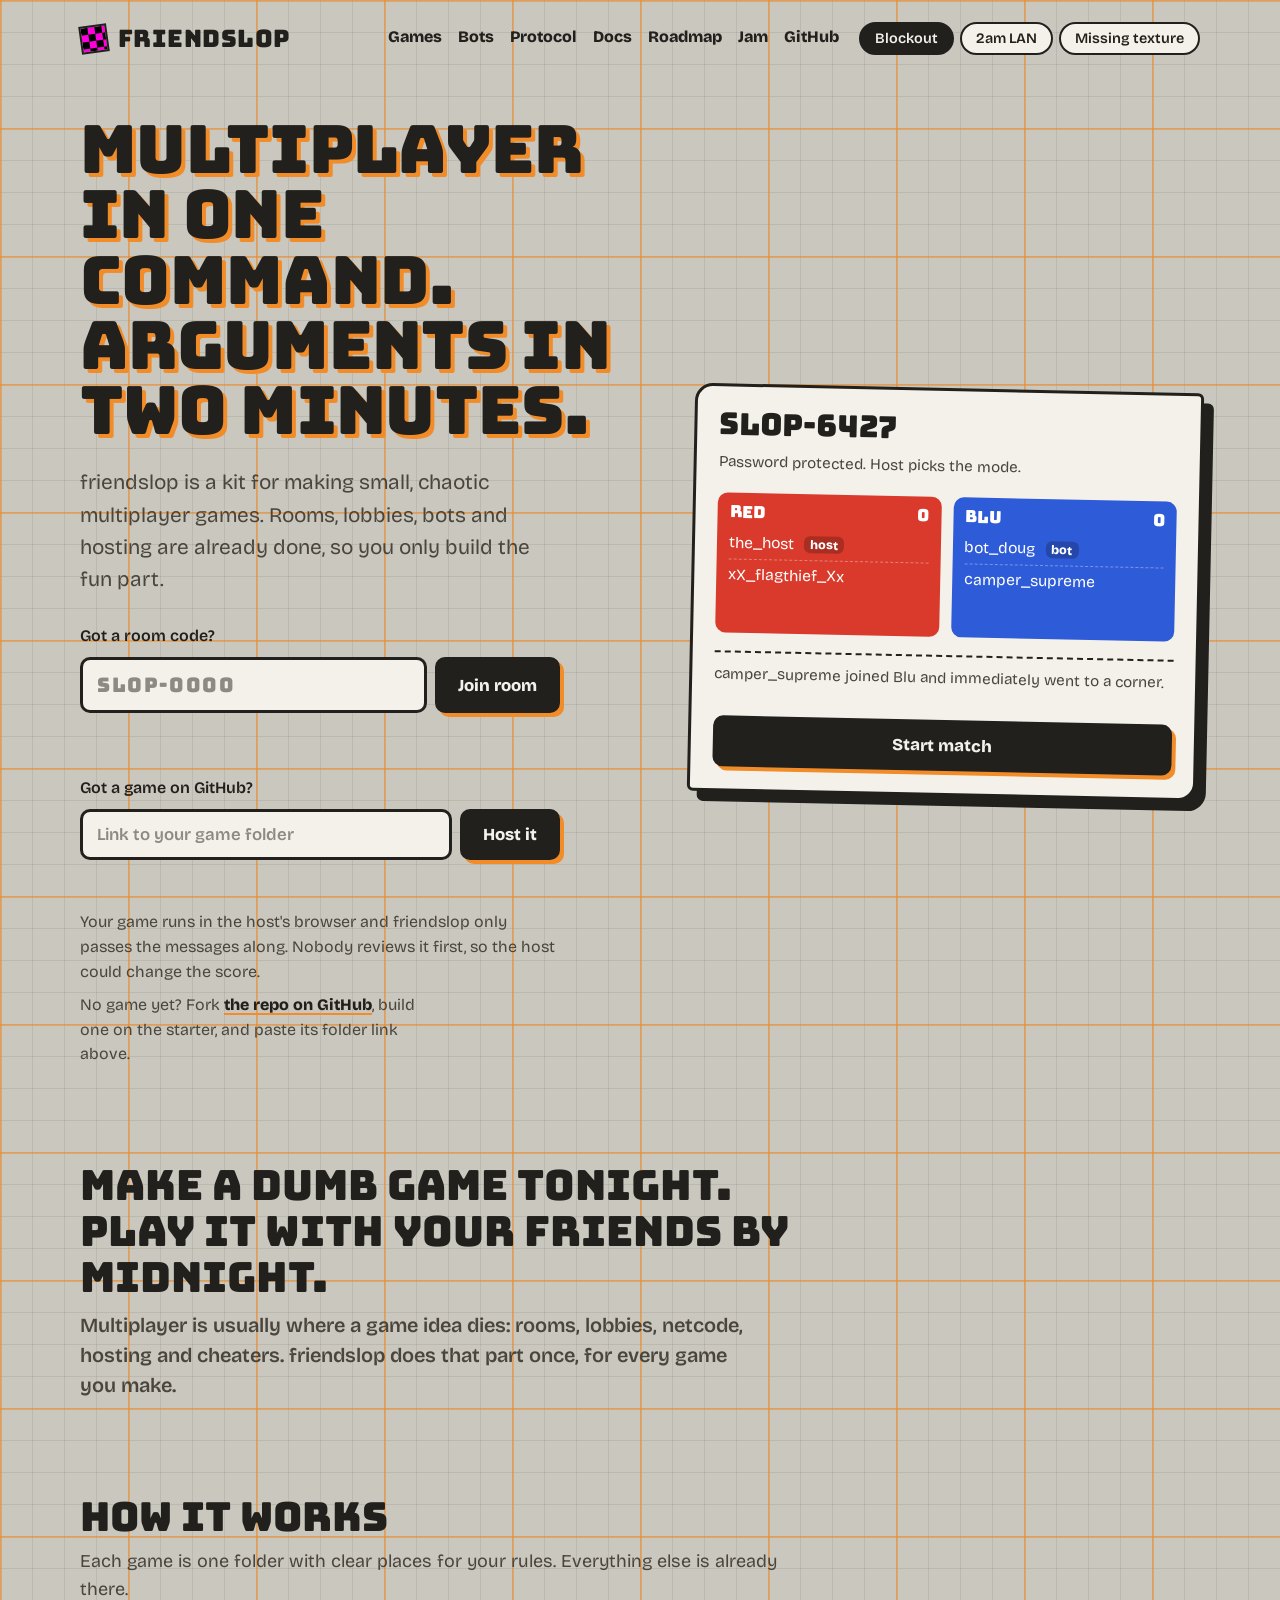
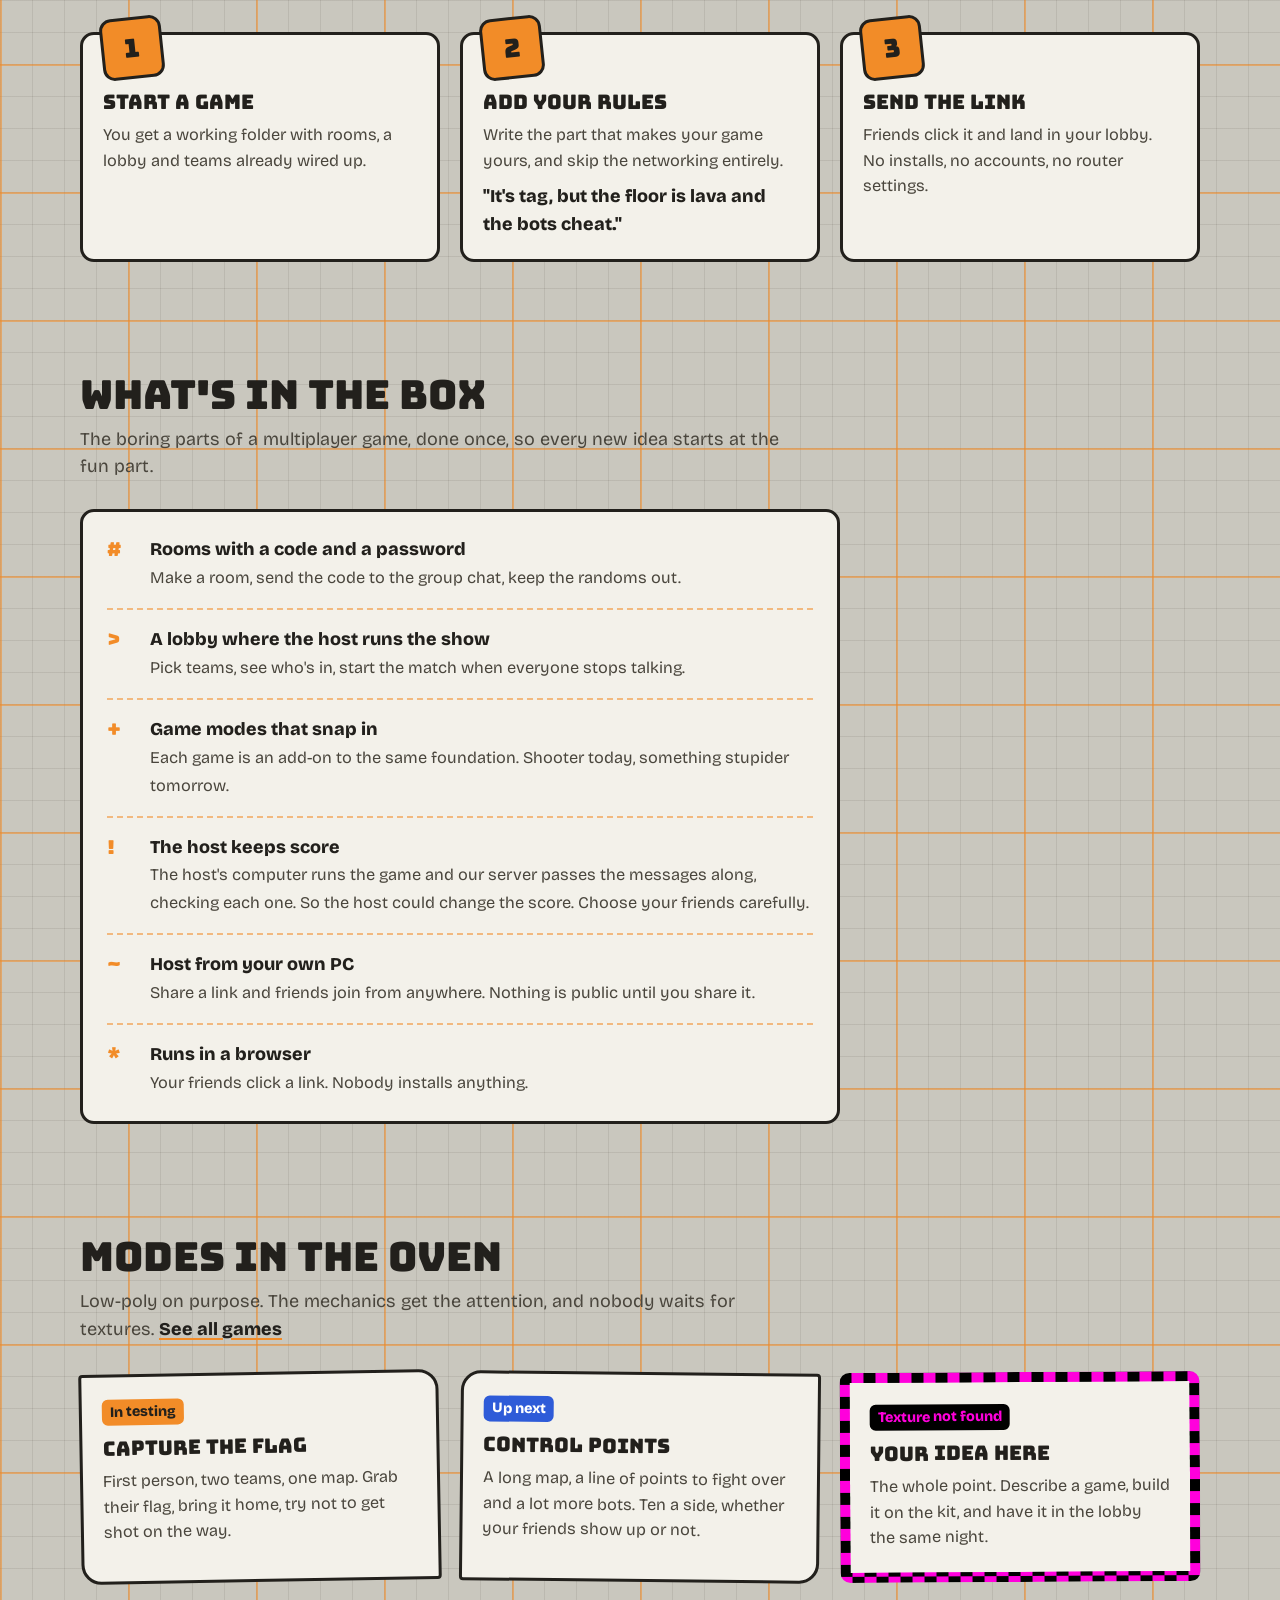
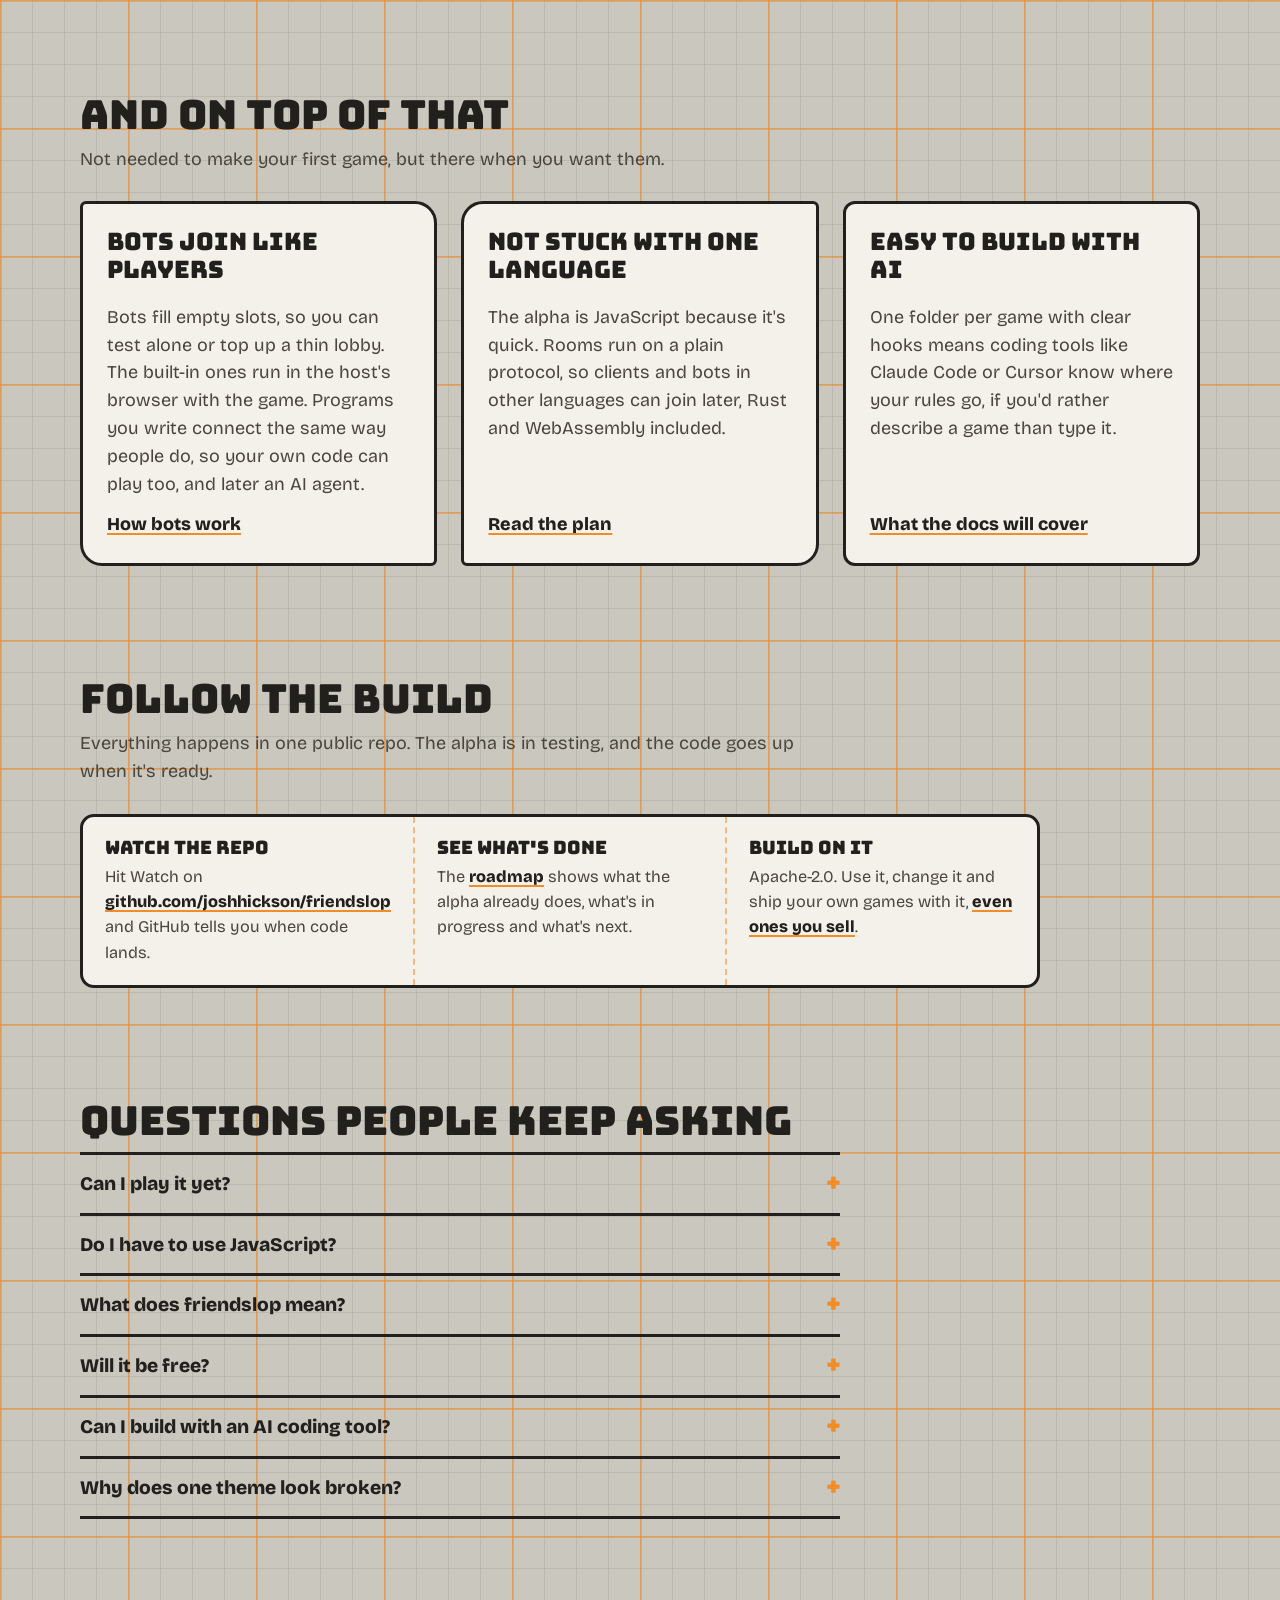
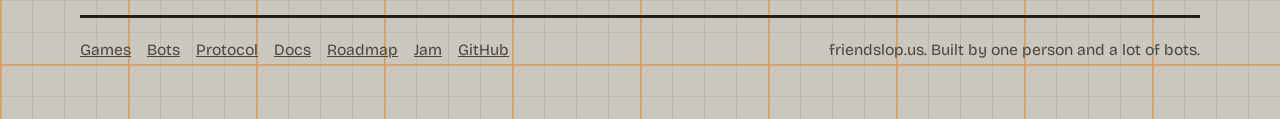
==== index.html @ 6065c665 "Site: fix claims that stop being true when link hosting ships Co-Authored-By: Claude Opus 5.5 <norep" ====
<!doctype html>
<html lang="en" data-theme="blockout">
<head>
<meta charset="utf-8">
<meta name="viewport" content="width=device-width, initial-scale=1">
<title>friendslop</title>
<meta name="description" content="friendslop: a kit for making small, chaotic multiplayer games and playing them with your friends tonight. Rooms, lobbies, bots and hosting are already done.">
<meta property="og:title" content="friendslop">
<meta property="og:description" content="Multiplayer in one command. Arguments in two minutes.">
<meta property="og:url" content="https://friendslop.us/">
<meta name="theme-color" content="#c9c7be">
<script>try{var t=localStorage.getItem("friendslop-theme");if(t)document.documentElement.setAttribute("data-theme",t)}catch(e){}</script>
<link rel="icon" href="data:image/svg+xml,%3Csvg xmlns='http://www.w3.org/2000/svg' viewBox='0 0 32 32'%3E%3Crect width='16' height='16' fill='%23ff00dc'/%3E%3Crect x='16' y='16' width='16' height='16' fill='%23ff00dc'/%3E%3Crect x='16' width='16' height='16' fill='%23000'/%3E%3Crect y='16' width='16' height='16' fill='%23000'/%3E%3C/svg%3E">
<link rel="preconnect" href="https://fonts.googleapis.com">
<link rel="preconnect" href="https://fonts.gstatic.com" crossorigin>
<link href="https://fonts.googleapis.com/css2?family=Bungee&family=Bricolage+Grotesque:opsz,wght@12..96,400;12..96,600;12..96,800&display=swap" rel="stylesheet">
<link rel="stylesheet" href="/style.css">
</head>
<body>
<header class="wrap bar">
  <a class="logo" href="/" aria-label="friendslop home"><span class="logo-cube" aria-hidden="true"></span>friendslop</a>
  <div class="bar-right">
    <nav class="nav" aria-label="Main">
      <a href="/games/">Games</a>
      <a href="/bots/">Bots</a>
      <a href="/protocol/">Protocol</a>
      <a href="/docs/">Docs</a>
      <a href="/roadmap/">Roadmap</a>
      <a href="/jam/">Jam</a>
      <a href="https://github.com/joshhickson/friendslop">GitHub</a>
    </nav>
    <div class="themes" role="group" aria-label="Page theme">
      <button type="button" data-set-theme="blockout" aria-pressed="true">Blockout</button>
      <button type="button" data-set-theme="lan" aria-pressed="false">2am LAN</button>
      <button type="button" data-set-theme="missing" aria-pressed="false">Missing texture</button>
    </div>
  </div>
</header>

<main id="top">
  <section class="wrap hero" aria-labelledby="hero-title">
    <div>
      <h1 id="hero-title">Multiplayer in one command. Arguments in two minutes.</h1>
      <p class="lede">friendslop is a kit for making small, chaotic multiplayer games. Rooms, lobbies, bots and hosting are already done, so you only build the fun part.</p>
      <form class="join" id="join" autocomplete="off">
        <label for="code">Got a room code?</label>
        <input id="code" name="code" maxlength="9" placeholder="SLOP-0000" aria-describedby="join-reply">
        <button class="btn" type="submit">Join room</button>
        <p class="join-reply" id="join-reply" role="status" aria-live="polite"></p>
      </form>
      <form class="join link" id="host-link" action="https://play.friendslop.us/" method="get" autocomplete="off">
        <label for="game-link">Got a game on GitHub?</label>
        <input id="game-link" name="host" type="text" inputmode="url" spellcheck="false" placeholder="Link to your game folder" aria-describedby="host-link-note host-link-reply">
        <button class="btn" type="submit">Host it</button>
        <p class="join-reply" id="host-link-reply" role="status" aria-live="polite"></p>
        <p class="join-note" id="host-link-note">Your game runs in the host's browser and friendslop only passes the messages along. Nobody reviews it first, so the host could change the score.</p>
      </form>
      <p class="hero-gh">No game yet? Fork <a href="https://github.com/joshhickson/friendslop">the repo on GitHub</a>, build one on the starter, and paste its folder link above.</p>
    </div>

    <div class="lobby" aria-label="Example lobby">
      <div class="lobby-head">
        <div class="room-code" id="room-code">SLOP-4207</div>
        <div class="room-meta">Password protected. Host picks the mode.</div>
      </div>
      <div class="teams">
        <div class="team red">
          <h3><span>Red</span><span>0</span></h3>
          <ul>
            <li class="pending">the_host <span class="tag">host</span></li>
            <li class="pending">xX_flagthief_Xx</li>
            <li class="pending">bot_greg <span class="tag">bot</span></li>
          </ul>
        </div>
        <div class="team blu">
          <h3><span>Blu</span><span>0</span></h3>
          <ul>
            <li class="pending">bot_doug <span class="tag">bot</span></li>
            <li class="pending">camper_supreme</li>
            <li class="pending">you? <span class="tag">open slot</span></li>
          </ul>
        </div>
      </div>
      <div class="feed" id="feed" aria-live="polite"><p>Waiting for players.</p></div>
      <button class="btn start" type="button" id="start">Start match</button>
    </div>
  </section>

  <section class="wrap trend" aria-label="Why friendslop">
    <p>Make a dumb game tonight. Play it with your friends by midnight.</p>
    <p>Multiplayer is usually where a game idea dies: rooms, lobbies, netcode, hosting and cheaters. friendslop does that part once, for every game you make.</p>
  </section>

  <section class="wrap" aria-labelledby="how-title">
    <h2 id="how-title">How it works</h2>
    <p class="section-lede">Each game is one folder with clear places for your rules. Everything else is already there.</p>
    <ol class="steps">
      <li>
        <h3>Start a game</h3>
        <p>You get a working folder with rooms, a lobby and teams already wired up.</p>
      </li>
      <li>
        <h3>Add your rules</h3>
        <p>Write the part that makes your game yours, and skip the networking entirely.</p>
        <span class="say">"It's tag, but the floor is lava and the bots cheat."</span>
      </li>
      <li>
        <h3>Send the link</h3>
        <p>Friends click it and land in your lobby. No installs, no accounts, no router settings.</p>
      </li>
    </ol>
  </section>

  <section class="wrap" aria-labelledby="box-title">
    <h2 id="box-title">What's in the box</h2>
    <p class="section-lede">The boring parts of a multiplayer game, done once, so every new idea starts at the fun part.</p>
    <div class="notes">
      <ul>
        <li><span class="sym" aria-hidden="true">#</span><div><strong>Rooms with a code and a password</strong><span class="d">Make a room, send the code to the group chat, keep the randoms out.</span></div></li>
        <li><span class="sym" aria-hidden="true">&gt;</span><div><strong>A lobby where the host runs the show</strong><span class="d">Pick teams, see who's in, start the match when everyone stops talking.</span></div></li>
        <li><span class="sym" aria-hidden="true">+</span><div><strong>Game modes that snap in</strong><span class="d">Each game is an add-on to the same foundation. Shooter today, something stupider tomorrow.</span></div></li>
        <li><span class="sym" aria-hidden="true">!</span><div><strong>The host keeps score</strong><span class="d">The host's computer runs the game and our server passes the messages along, checking each one. So the host could change the score. Choose your friends carefully.</span></div></li>
        <li><span class="sym" aria-hidden="true">~</span><div><strong>Host from your own PC</strong><span class="d">Share a link and friends join from anywhere. Nothing is public until you share it.</span></div></li>
        <li><span class="sym" aria-hidden="true">*</span><div><strong>Runs in a browser</strong><span class="d">Your friends click a link. Nobody installs anything.</span></div></li>
      </ul>
    </div>
  </section>

  <section class="wrap" aria-labelledby="modes-title">
    <h2 id="modes-title">Modes in the oven</h2>
    <p class="section-lede">Low-poly on purpose. The mechanics get the attention, and nobody waits for textures. <a href="/games/">See all games</a></p>
    <div class="cards">
      <article class="card">
        <span class="status test">In testing</span>
        <h3>Capture the flag</h3>
        <p>First person, two teams, one map. Grab their flag, bring it home, try not to get shot on the way.</p>
      </article>
      <article class="card">
        <span class="status next">Up next</span>
        <h3>Control points</h3>
        <p>A long map, a line of points to fight over and a lot more bots. Ten a side, whether your friends show up or not.</p>
      </article>
      <article class="card missing">
        <span class="status you">Texture not found</span>
        <h3>Your idea here</h3>
        <p>The whole point. Describe a game, build it on the kit, and have it in the lobby the same night.</p>
      </article>
    </div>
  </section>

  <section class="wrap" aria-labelledby="extras-title">
    <h2 id="extras-title">And on top of that</h2>
    <p class="section-lede">Not needed to make your first game, but there when you want them.</p>
    <div class="callouts">
      <article class="callout">
        <h3>Bots join like players</h3>
        <p>Bots fill empty slots, so you can test alone or top up a thin lobby. The built-in ones run in the host's browser with the game. Programs you write connect the same way people do, so your own code can play too, and later an AI agent.</p>
        <p class="more"><a href="/bots/">How bots work</a></p>
      </article>
      <article class="callout">
        <h3>Not stuck with one language</h3>
        <p>The alpha is JavaScript because it's quick. Rooms run on a plain protocol, so clients and bots in other languages can join later, Rust and WebAssembly included.</p>
        <p class="more"><a href="/protocol/">Read the plan</a></p>
      </article>
      <article class="callout">
        <h3>Easy to build with AI</h3>
        <p>One folder per game with clear hooks means coding tools like Claude Code or Cursor know where your rules go, if you'd rather describe a game than type it.</p>
        <p class="more"><a href="/docs/">What the docs will cover</a></p>
      </article>
    </div>
  </section>

  <section class="wrap" aria-labelledby="build-title">
    <h2 id="build-title">Follow the build</h2>
    <p class="section-lede">Everything happens in one public repo. The alpha is in testing, and the code goes up when it's ready.</p>
    <div class="build">
      <div>
        <h3>Watch the repo</h3>
        <p>Hit Watch on <a href="https://github.com/joshhickson/friendslop">github.com/joshhickson/friendslop</a> and GitHub tells you when code lands.</p>
      </div>
      <div>
        <h3>See what's done</h3>
        <p>The <a href="/roadmap/">roadmap</a> shows what the alpha already does, what's in progress and what's next.</p>
      </div>
      <div>
        <h3>Build on it</h3>
        <p>Apache-2.0. Use it, change it and ship your own games with it, <a href="https://github.com/joshhickson/friendslop/blob/main/LICENSE">even ones you sell</a>.</p>
      </div>
    </div>
  </section>

  <section class="wrap" aria-labelledby="faq-title">
    <h2 id="faq-title">Questions people keep asking</h2>
    <div class="faq">
      <details>
        <summary>Can I play it yet?</summary>
        <p>Yes, if you have a game. The kit and the rooms are live and the games are yours to make. Fork <a href="https://github.com/joshhickson/friendslop">the repo on GitHub</a>, build one on the starter, and paste its folder link into the box at the top. Your friends get a room link and nobody installs anything.</p>
      </details>
      <details>
        <summary>Do I have to use JavaScript?</summary>
        <p>For the alpha, yes. After that, no: the plan is a documented protocol any language can speak. <a href="/protocol/">More on the protocol page</a>.</p>
      </details>
      <details>
        <summary>What does friendslop mean?</summary>
        <p>The kind of cheap, messy co-op game that's only fun because your friends are in it. That's the whole genre this is for.</p>
      </details>
      <details>
        <summary>Will it be free?</summary>
        <p>Yes. It's a free, open kit under the Apache-2.0 license, and you host it yourself. No store page, no account to make.</p>
      </details>
      <details>
        <summary>Can I build with an AI coding tool?</summary>
        <p>Yes, and it's a good fit. A game is one folder with clear hooks and a guide to read, so tools like Claude Code or Cursor know where your rules go.</p>
      </details>
      <details>
        <summary>Why does one theme look broken?</summary>
        <p>That's the missing-texture checkerboard every game developer has seen at 3am. It felt right.</p>
      </details>
    </div>
  </section>
</main>

<footer>
  <div class="wrap">
    <nav aria-label="Footer">
      <a href="/games/">Games</a>
      <a href="/bots/">Bots</a>
      <a href="/protocol/">Protocol</a>
      <a href="/docs/">Docs</a>
      <a href="/roadmap/">Roadmap</a>
      <a href="/jam/">Jam</a>
      <a href="https://github.com/joshhickson/friendslop">GitHub</a>
    </nav>
    <span>friendslop.us. Built by one person and a lot of bots.</span>
  </div>
</footer>

<div class="toast" id="toast" role="status" aria-live="polite"></div>
<script src="/site.js"></script>
</body>
</html>
---- style.css ----
/* friendslop.us: shared styles for every page */

:root {
  --bg: #c9c7be;
  --grid-minor: rgba(60, 56, 46, .10);
  --grid-major: rgba(242, 140, 40, .55);
  --ink: #22201c;
  --ink-soft: #4a463d;
  --panel: #f3f1ea;
  --panel-edge: #22201c;
  --accent: #f28c28;
  --red: #d93a2b;
  --blu: #2e5bd8;
  --missing: #ff00dc;
  --shadow: #22201c;
  --toast-bg: #22201c;
  --toast-ink: #f3f1ea;
}
:root[data-theme="lan"] {
  --bg: #131a2c;
  --grid-minor: rgba(150, 170, 230, .07);
  --grid-major: rgba(255, 196, 61, .28);
  --ink: #eef1fb;
  --ink-soft: #aab3cf;
  --panel: #1d2640;
  --panel-edge: #8fa3e6;
  --accent: #ffc43d;
  --red: #ff5a4e;
  --blu: #5b8cff;
  --shadow: #05070d;
  --toast-bg: #ffc43d;
  --toast-ink: #131a2c;
}
:root[data-theme="missing"] {
  --bg: #000;
  --grid-minor: rgba(255, 0, 220, 0);
  --grid-major: rgba(255, 0, 220, 0);
  --ink: #fff;
  --ink-soft: #ffd6f8;
  --panel: #000;
  --panel-edge: #ff00dc;
  --accent: #ff00dc;
  --red: #ff3b3b;
  --blu: #3b8bff;
  --shadow: #ff00dc;
  --toast-bg: #ff00dc;
  --toast-ink: #000;
}

* { box-sizing: border-box; }
html { -webkit-text-size-adjust: 100%; }
body {
  margin: 0;
  color: var(--ink);
  background-color: var(--bg);
  background-image:
    linear-gradient(var(--grid-major) 2px, transparent 2px),
    linear-gradient(90deg, var(--grid-major) 2px, transparent 2px),
    linear-gradient(var(--grid-minor) 1px, transparent 1px),
    linear-gradient(90deg, var(--grid-minor) 1px, transparent 1px);
  background-size: 128px 128px, 128px 128px, 32px 32px, 32px 32px;
  font-family: "Bricolage Grotesque", system-ui, sans-serif;
  font-size: 1.125rem;
  line-height: 1.55;
  transition: background-color .25s, color .25s;
}
:root[data-theme="missing"] body {
  background-image: conic-gradient(#ff00dc 25%, #000 0 50%, #ff00dc 0 75%, #000 0);
  background-size: 96px 96px;
}
:root[data-theme="missing"] main,
:root[data-theme="missing"] footer { background: #000; }

a { color: inherit; }
:focus-visible { outline: 3px solid var(--accent); outline-offset: 3px; }
.wrap { width: min(1120px, 100% - 32px); margin-inline: auto; }
.sr-only { position: absolute; width: 1px; height: 1px; overflow: hidden; clip: rect(0 0 0 0); white-space: nowrap; }

/* links inside running text */
.prose-link, .section-lede a, .callout a, .card p a, .build a, .faq a, .hero-gh a, .roadmap a, .page-body a {
  color: var(--ink); font-weight: 800;
  text-underline-offset: 3px; text-decoration-color: var(--accent); text-decoration-thickness: 2px;
}

/* top bar */
.bar {
  display: flex; align-items: center; justify-content: space-between;
  gap: 12px 20px; flex-wrap: wrap;
  padding-block: 20px;
}
.logo {
  font-family: "Bungee", system-ui, sans-serif;
  font-size: 1.5rem; letter-spacing: .02em; text-decoration: none;
  display: inline-flex; align-items: center; gap: 10px;
}
.logo-cube {
  width: 28px; height: 28px; flex: none;
  background: conic-gradient(var(--missing) 25%, #000 0 50%, var(--missing) 0 75%, #000 0);
  background-size: 14px 14px;
  border: 2px solid var(--ink);
  transform: rotate(-8deg);
}
.nav { display: flex; flex-wrap: wrap; gap: 4px 16px; align-items: center; }
.nav a {
  font-weight: 800; font-size: 1rem; text-decoration: none;
  padding: 2px 0; border-bottom: 3px solid transparent;
}
.nav a:hover { border-bottom-color: var(--grid-major); }
.nav a[aria-current="page"] { border-bottom-color: var(--accent); }
.themes { display: flex; gap: 6px; flex-wrap: wrap; }
.themes button {
  font: 600 .9rem "Bricolage Grotesque", system-ui, sans-serif;
  color: var(--ink); background: var(--panel);
  border: 2px solid var(--panel-edge); border-radius: 999px;
  padding: 6px 14px; cursor: pointer;
}
.themes button[aria-pressed="true"] { background: var(--ink); color: var(--panel); border-color: var(--ink); }
.bar-right { display: flex; align-items: center; gap: 12px 20px; flex-wrap: wrap; }

/* type */
h1 {
  font-family: "Bungee", system-ui, sans-serif; font-weight: 400;
  font-size: clamp(2.3rem, 5.2vw, 4.4rem); line-height: .98;
  margin: 0 0 24px; letter-spacing: -.01em;
  text-shadow: 4px 4px 0 var(--accent);
}
h2 {
  font-family: "Bungee", system-ui, sans-serif; font-weight: 400;
  font-size: clamp(1.7rem, 3.6vw, 2.5rem); line-height: 1.05; margin: 0 0 10px;
}
h3 { font: 400 1.25rem "Bungee", system-ui, sans-serif; margin: 0 0 8px; line-height: 1.15; }
.lede { font-size: 1.3rem; max-width: 36ch; margin: 0 0 28px; color: var(--ink-soft); }
.section-lede { margin: 0 0 28px; max-width: 60ch; color: var(--ink-soft); }
main section { padding-block: 56px; }

/* buttons and inputs */
.btn {
  display: inline-block; text-decoration: none;
  font: 800 1.05rem "Bricolage Grotesque", system-ui, sans-serif;
  padding: 12px 20px; cursor: pointer;
  color: var(--panel); background: var(--ink);
  border: 3px solid var(--ink); border-radius: 10px;
  box-shadow: 4px 4px 0 var(--accent);
  transition: transform .08s, box-shadow .08s;
}
.btn:active { transform: translate(3px, 3px); box-shadow: 1px 1px 0 var(--accent); }
.btn.ghost { color: var(--ink); background: var(--panel); }

/* hero */
.hero {
  display: grid; grid-template-columns: 1.05fr .95fr; gap: 48px; align-items: center;
  padding-block: 40px 72px;
}
.hero > * { min-width: 0; }
.join { display: flex; gap: 8px; flex-wrap: wrap; max-width: 30rem; }
.join label { flex-basis: 100%; font-weight: 600; font-size: 1rem; }
.join input {
  flex: 1 1 12rem; min-width: 0;
  font: 400 1.25rem "Bungee", system-ui, sans-serif; letter-spacing: .08em;
  text-transform: uppercase;
  padding: 12px 14px; color: var(--ink); background: var(--panel);
  border: 3px solid var(--panel-edge); border-radius: 10px;
}
.join input::placeholder { color: var(--ink-soft); opacity: .6; }
.join-reply { flex-basis: 100%; min-height: 1.6em; margin: 6px 0 0; font-weight: 600; }
.join.link { margin-top: 20px; }
.join.link input {
  font: 600 1.05rem "Bricolage Grotesque", system-ui, sans-serif; letter-spacing: 0;
  text-transform: none;
}
.join-note { flex-basis: 100%; margin: 0; font-size: 1rem; color: var(--ink-soft); }
.hero-gh { margin: 8px 0 0; font-size: 1rem; color: var(--ink-soft); max-width: 36ch; }

/* lobby card */
.lobby {
  background: var(--panel);
  border: 3px solid var(--panel-edge);
  border-radius: 18px 6px 18px 6px;
  box-shadow: 10px 10px 0 var(--shadow);
  padding: 22px;
  transform: rotate(1.2deg);
}
.lobby-head { display: flex; justify-content: space-between; align-items: baseline; gap: 12px; flex-wrap: wrap; }
.room-code { font-family: "Bungee", system-ui, sans-serif; font-size: 1.9rem; line-height: 1; }
.room-meta { font-size: .95rem; color: var(--ink-soft); }
.teams { display: grid; grid-template-columns: 1fr 1fr; gap: 12px; margin: 18px 0; }
.team { border-radius: 10px; padding: 10px 12px 12px; color: #fff; }
.team.red { background: var(--red); }
.team.blu { background: var(--blu); }
.team h3 { margin: 0 0 6px; font-size: 1.05rem; display: flex; justify-content: space-between; }
.team ul { list-style: none; margin: 0; padding: 0; font-size: .98rem; }
.team li { padding: 3px 0; border-top: 1px dashed rgba(255,255,255,.35); }
.team li:first-child { border-top: 0; }
.team li.pending { opacity: 0; transform: translateX(-8px); }
.team li.in { opacity: 1; transform: none; transition: opacity .35s, transform .35s; }
.tag { font-size: .78rem; font-weight: 800; background: rgba(0,0,0,.22); border-radius: 6px; padding: 1px 6px; margin-left: 6px; }
.feed {
  font-size: .95rem; color: var(--ink-soft);
  border-top: 2px dashed var(--panel-edge); padding-top: 10px; margin-bottom: 16px;
  min-height: 3.2em;
}
.feed p { margin: 0; }
.start { width: 100%; }

/* the trend line */
.trend { padding-block: 24px 40px; }
.trend p {
  margin: 0; max-width: 24ch;
  font: 400 clamp(1.6rem, 3.4vw, 2.6rem) "Bungee", system-ui, sans-serif; line-height: 1.1;
}
.trend p + p { margin-top: 10px; color: var(--ink-soft); font-family: "Bricolage Grotesque", system-ui, sans-serif; font-weight: 600; font-size: 1.25rem; max-width: 52ch; line-height: 1.5; }

/* three steps: a real sequence */
.steps { list-style: none; margin: 0; padding: 0; display: grid; grid-template-columns: repeat(3, 1fr); gap: 20px; counter-reset: step; }
.steps li {
  counter-increment: step; position: relative;
  background: var(--panel); border: 3px solid var(--panel-edge); border-radius: 14px;
  padding: 56px 20px 20px;
}
.steps li::before {
  content: counter(step);
  position: absolute; top: -18px; left: 18px;
  width: 56px; height: 56px; display: grid; place-items: center;
  font: 400 1.6rem "Bungee", system-ui, sans-serif;
  background: var(--accent); color: #22201c; border: 3px solid var(--panel-edge); border-radius: 12px;
  transform: rotate(-6deg);
}
.steps p { margin: 0; color: var(--ink-soft); font-size: 1.02rem; }
.steps .say { display: block; margin-top: 10px; font-weight: 800; color: var(--ink); }

/* callouts: one per big idea, each leading to its own page */
.callouts { display: grid; grid-template-columns: repeat(3, 1fr); gap: 24px; }
.callout {
  background: var(--panel); border: 3px solid var(--panel-edge);
  padding: 24px; display: flex; flex-direction: column; gap: 12px;
}
.callout:nth-child(1) { border-radius: 6px 22px 6px 22px; }
.callout:nth-child(2) { border-radius: 22px 6px 22px 6px; }
.callout:nth-child(3) { border-radius: 12px; }
.callout h3 { font-size: 1.5rem; }
.callout p { margin: 0; color: var(--ink-soft); }
.callout .more { margin-top: auto; }

/* box list */
.notes {
  background: var(--panel); border: 3px solid var(--panel-edge); border-radius: 14px;
  padding: 8px 24px; max-width: 760px;
}
.notes ul { list-style: none; margin: 0; padding: 0; }
.notes li { display: grid; grid-template-columns: 2.2rem 1fr; gap: 8px; padding: 16px 0; border-top: 2px dashed var(--grid-major); }
.notes li:first-child { border-top: 0; }
.notes .sym { font: 400 1.2rem "Bungee", system-ui, sans-serif; color: var(--accent); line-height: 1.4; }
.notes strong { display: block; font-weight: 800; }
.notes span.d { color: var(--ink-soft); font-size: 1.02rem; }

/* cards */
.cards { display: grid; grid-template-columns: repeat(3, 1fr); gap: 20px; }
.card {
  background: var(--panel); border: 3px solid var(--panel-edge);
  padding: 20px; min-height: 210px; position: relative;
}
.cards .card:nth-child(3n+1) { border-radius: 4px 20px 4px 20px; transform: rotate(-1deg); }
.cards .card:nth-child(3n+2) { border-radius: 20px 4px 20px 4px; transform: rotate(.6deg); }
.cards .card:nth-child(3n) { border-radius: 10px; transform: rotate(-.3deg); }
.card p { margin: 0; font-size: 1.02rem; color: var(--ink-soft); }
.status { display: inline-block; font-weight: 800; font-size: .9rem; border-radius: 6px; padding: 2px 8px; margin-bottom: 12px; }
.status.test { background: var(--accent); color: #22201c; }
.status.next { background: var(--blu); color: #fff; }
.status.later { background: var(--ink); color: var(--panel); }
.status.you { background: #000; color: var(--missing); }
.card.missing {
  border-radius: 0; transform: rotate(-.4deg);
  background:
    linear-gradient(var(--panel), var(--panel)) padding-box,
    conic-gradient(#ff00dc 25%, #000 0 50%, #ff00dc 0 75%, #000 0) border-box;
  background-size: auto, 24px 24px;
  border: 10px solid transparent;
}

/* follow the build */
.build {
  display: grid; grid-template-columns: repeat(3, 1fr);
  border: 3px solid var(--panel-edge); border-radius: 14px; background: var(--panel);
  max-width: 960px;
}
.build > div { padding: 20px 22px; border-left: 2px dashed var(--grid-major); }
.build > div:first-child { border-left: 0; }
.build h3 { font-size: 1.15rem; margin: 0 0 6px; }
.build p { margin: 0; font-size: 1.02rem; color: var(--ink-soft); }

/* faq */
.faq { max-width: 760px; }
.faq details { border-top: 3px solid var(--panel-edge); padding: 14px 0; }
.faq details:last-child { border-bottom: 3px solid var(--panel-edge); }
.faq summary { cursor: pointer; font-weight: 800; font-size: 1.2rem; list-style: none; display: flex; justify-content: space-between; gap: 12px; }
.faq summary::-webkit-details-marker { display: none; }
.faq summary::after { content: "+"; font-family: "Bungee", system-ui, sans-serif; color: var(--accent); }
.faq details[open] summary::after { content: "\2212"; }
.faq p { margin: 10px 0 0; color: var(--ink-soft); max-width: 62ch; }

/* inner pages */
.page-hero { padding-block: 40px 24px; }
.page-hero h1 { max-width: 16ch; }
.page-hero .lede { max-width: 52ch; }
.soon {
  display: inline-flex; align-items: center; gap: 10px;
  font-weight: 800; font-size: .95rem;
  background: #000; color: var(--missing);
  border-radius: 8px; padding: 6px 12px; margin-bottom: 18px;
}
.soon::before {
  content: ""; width: 16px; height: 16px;
  background: conic-gradient(#ff00dc 25%, #000 0 50%, #ff00dc 0 75%, #000 0); background-size: 8px 8px;
  border: 1px solid var(--missing);
}
.page-body p { margin: 0 0 16px; max-width: 62ch; }
.split { display: grid; grid-template-columns: 1fr 1fr; gap: 20px; max-width: 960px; }
.panel {
  background: var(--panel); border: 3px solid var(--panel-edge); border-radius: 14px; padding: 22px;
}
.panel p { margin: 0 0 10px; color: var(--ink-soft); }
.panel p:last-child { margin-bottom: 0; }
.panel ul { margin: 0; padding-left: 1.2em; color: var(--ink-soft); }
.panel li { margin: 4px 0; }

/* who-can-join diagram on the protocol page */
.speakers { display: grid; grid-template-columns: repeat(4, 1fr); gap: 12px; max-width: 960px; margin-bottom: 24px; }
.speaker {
  background: var(--panel); border: 3px solid var(--panel-edge); border-radius: 12px;
  padding: 14px; text-align: center; font-weight: 800;
}
.speaker small { display: block; font-weight: 600; color: var(--ink-soft); font-size: .9rem; }
.speaker.now { box-shadow: 6px 6px 0 var(--accent); }
.wire {
  max-width: 960px; text-align: center; padding: 14px;
  border: 3px dashed var(--panel-edge); border-radius: 12px;
  font: 400 1.2rem "Bungee", system-ui, sans-serif;
  background: var(--panel);
}

/* roadmap */
.roadmap { display: grid; grid-template-columns: repeat(3, 1fr); gap: 20px; }
.roadmap .col { background: var(--panel); border: 3px solid var(--panel-edge); border-radius: 14px; padding: 20px 22px; }
.roadmap ul { list-style: none; margin: 0; padding: 0; }
.roadmap li { padding: 9px 0; border-top: 2px dashed var(--grid-major); font-size: 1.02rem; }
.roadmap li:first-child { border-top: 0; }
.roadmap .col.done li::before { content: "\2713  "; color: var(--accent); font-weight: 800; }
.roadmap .col.now li::before { content: "~  "; color: var(--accent); font-weight: 800; }
.roadmap .col.later li::before { content: "?  "; color: var(--accent); font-weight: 800; }

/* ideas list on the games page */
.ideas { list-style: none; margin: 0; padding: 0; max-width: 760px; }
.ideas li {
  background: var(--panel); border: 3px solid var(--panel-edge); border-radius: 12px;
  padding: 12px 16px; margin-bottom: 10px; font-weight: 600;
}
.ideas li:nth-child(odd) { transform: rotate(-.4deg); }
.ideas li:nth-child(even) { transform: rotate(.4deg); }

/* 404 */
.lost { padding-block: 72px; text-align: left; }
.lost .tile {
  width: 160px; height: 160px; margin-bottom: 28px;
  background: conic-gradient(#ff00dc 25%, #000 0 50%, #ff00dc 0 75%, #000 0); background-size: 80px 80px;
  border: 4px solid var(--ink); transform: rotate(-6deg);
}

footer { padding-block: 40px 56px; font-size: .98rem; color: var(--ink-soft); }
footer .wrap { display: flex; justify-content: space-between; gap: 16px; flex-wrap: wrap; border-top: 3px solid var(--panel-edge); padding-top: 20px; }
footer nav { display: flex; gap: 6px 16px; flex-wrap: wrap; }

.toast {
  position: fixed; left: 50%; bottom: 24px; transform: translate(-50%, 140%);
  background: var(--toast-bg); color: var(--toast-ink);
  font-weight: 800; padding: 12px 18px; border-radius: 12px;
  max-width: calc(100% - 32px); text-align: center;
  visibility: hidden;
  transition: transform .25s, visibility 0s .25s;
}
.toast.show { transform: translate(-50%, 0); visibility: visible; transition: transform .25s; }

@media (max-width: 860px) {
  .hero { grid-template-columns: minmax(0, 1fr); gap: 40px; padding-top: 16px; }
  .lobby { transform: none; }
  .cards, .steps, .callouts, .roadmap, .split { grid-template-columns: 1fr; }
  .steps { gap: 36px; }
  .card { min-height: 0; }
  .build { grid-template-columns: 1fr; }
  .build > div { border-left: 0; border-top: 2px dashed var(--grid-major); }
  .build > div:first-child { border-top: 0; }
  .speakers { grid-template-columns: 1fr 1fr; }
}
@media (prefers-reduced-motion: reduce) {
  *, *::before, *::after { transition: none !important; }
  .team li.pending { opacity: 1; transform: none; }
}
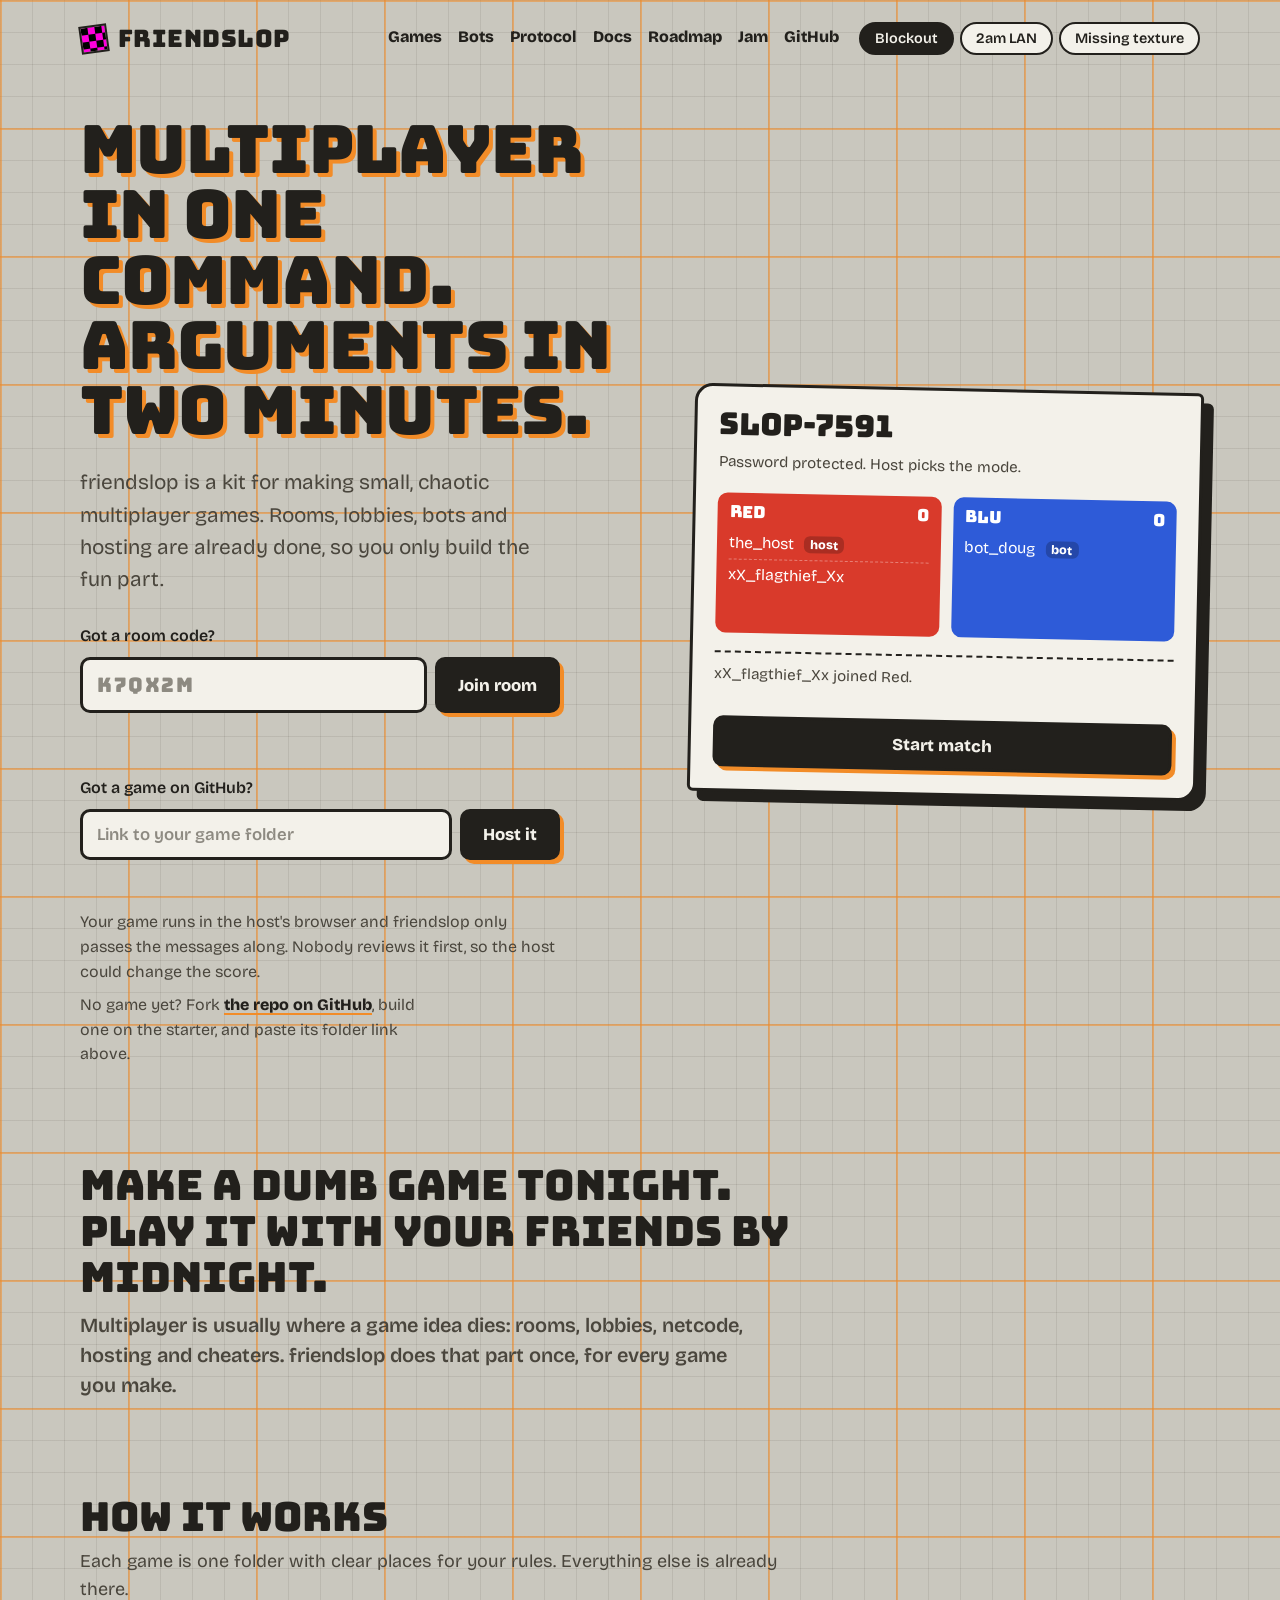
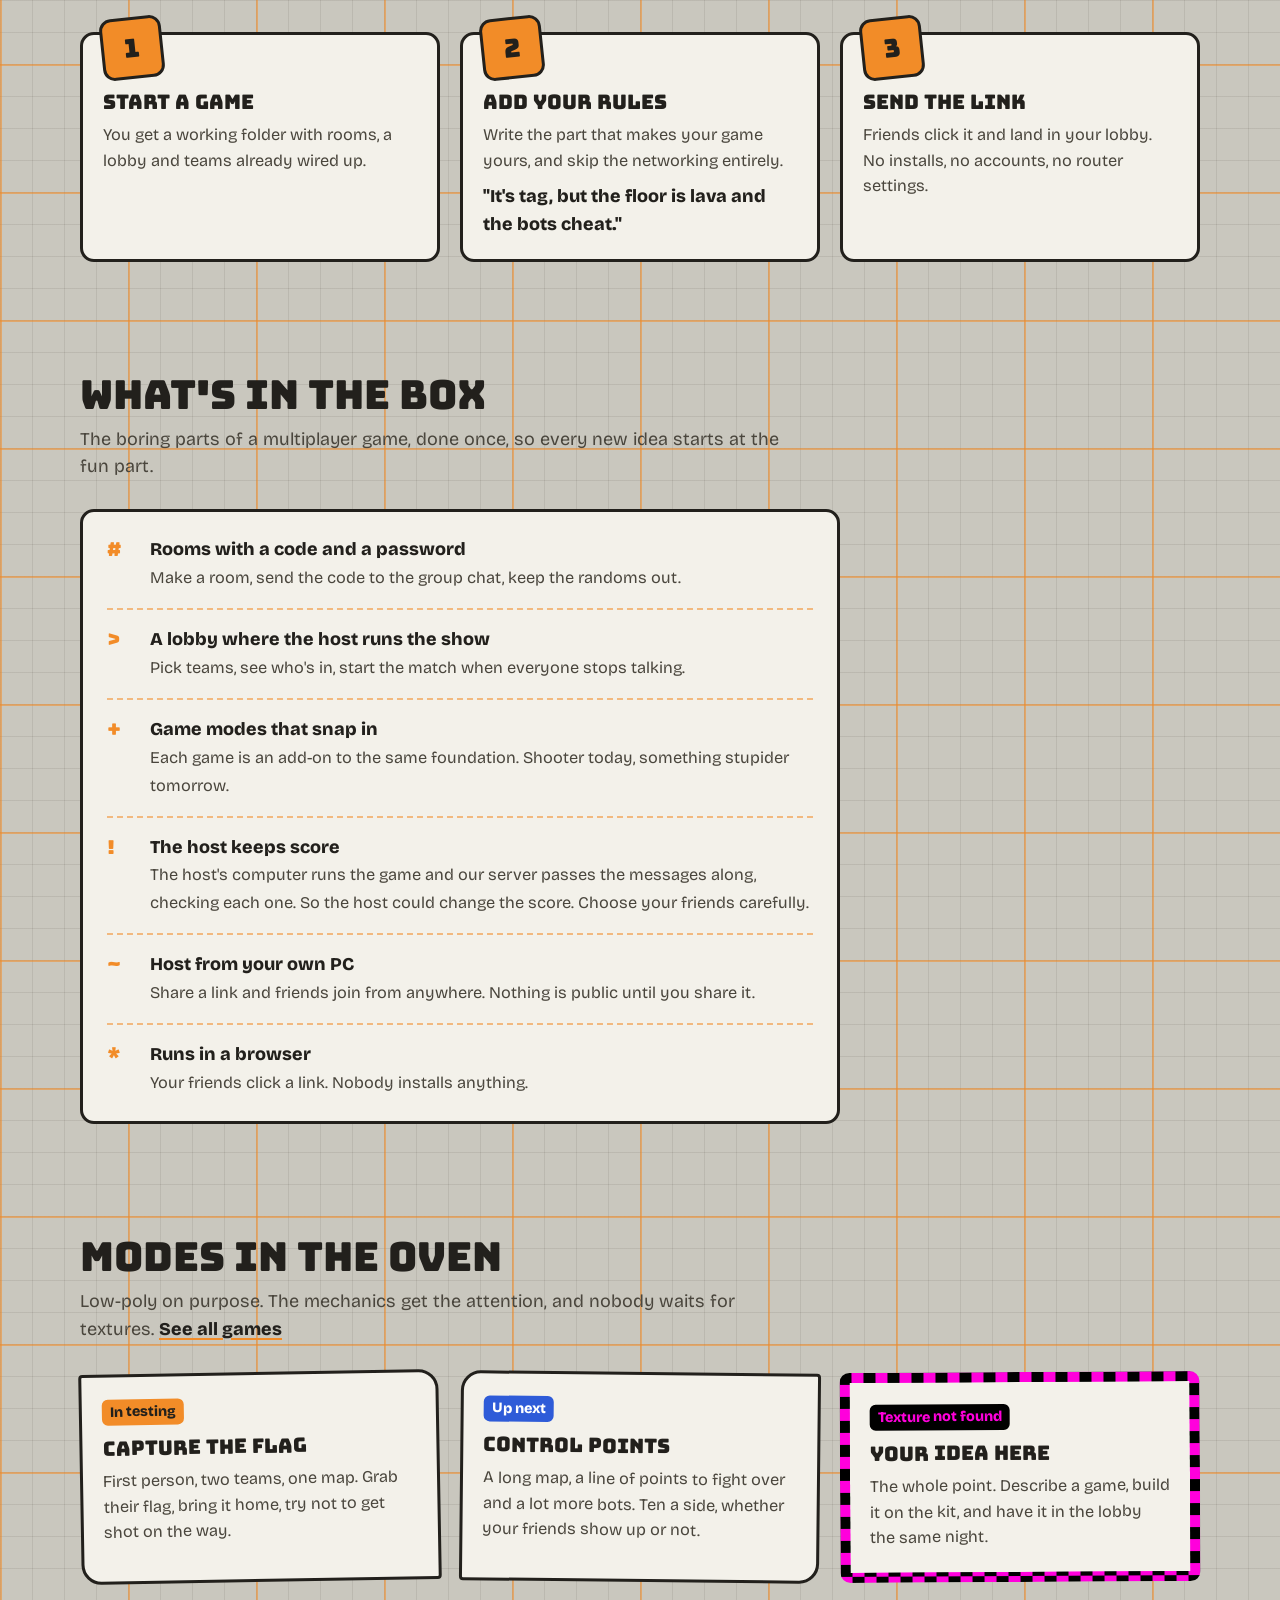
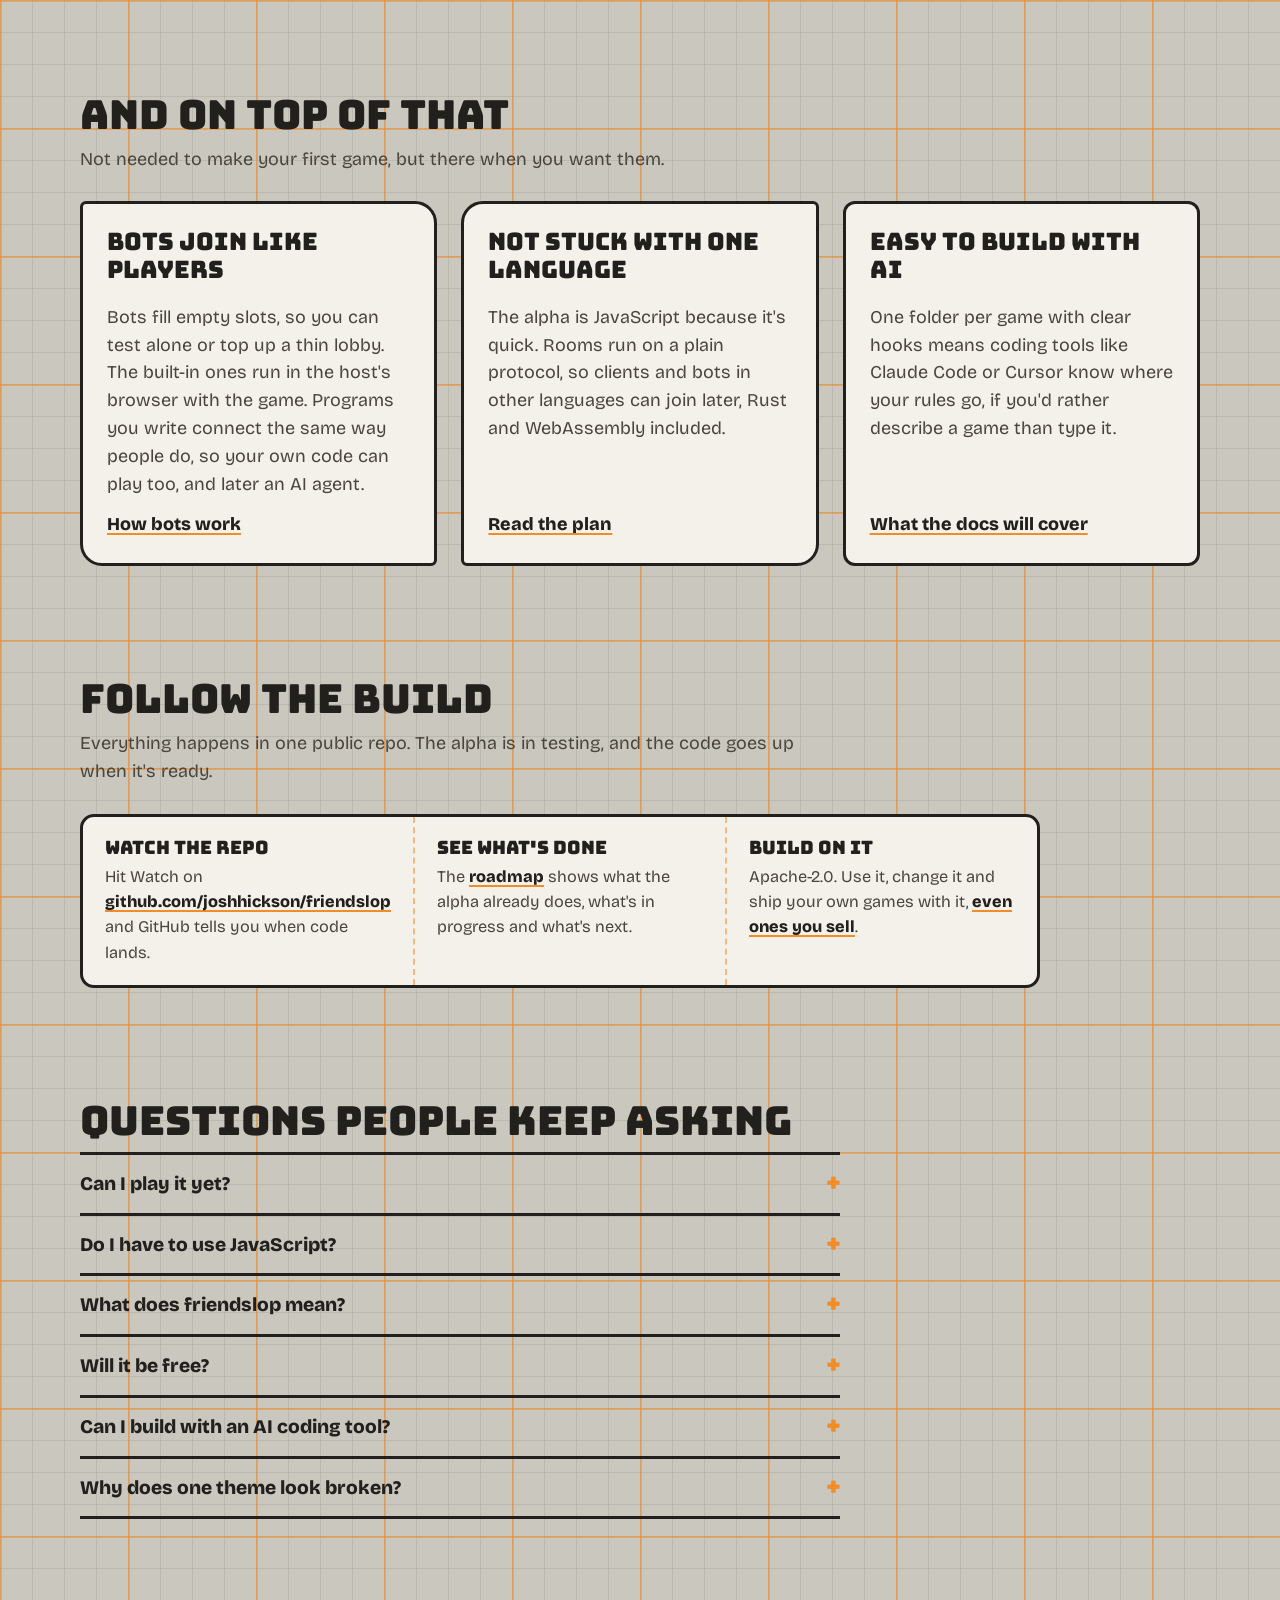
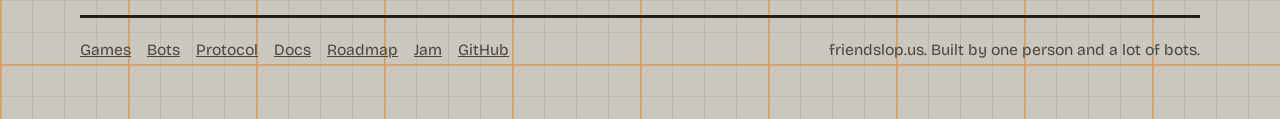
==== commit d9be3162: "Site: the room code box joins a real room A valid six-character code (the server's room code alphabe" ====
--- a/index.html
+++ b/index.html
@@ -44,7 +44,7 @@
       <p class="lede">friendslop is a kit for making small, chaotic multiplayer games. Rooms, lobbies, bots and hosting are already done, so you only build the fun part.</p>
       <form class="join" id="join" autocomplete="off">
         <label for="code">Got a room code?</label>
-        <input id="code" name="code" maxlength="9" placeholder="SLOP-0000" aria-describedby="join-reply">
+        <input id="code" name="code" maxlength="8" placeholder="K7QX2M" autocapitalize="characters" spellcheck="false" aria-describedby="join-reply">
         <button class="btn" type="submit">Join room</button>
         <p class="join-reply" id="join-reply" role="status" aria-live="polite"></p>
       </form>
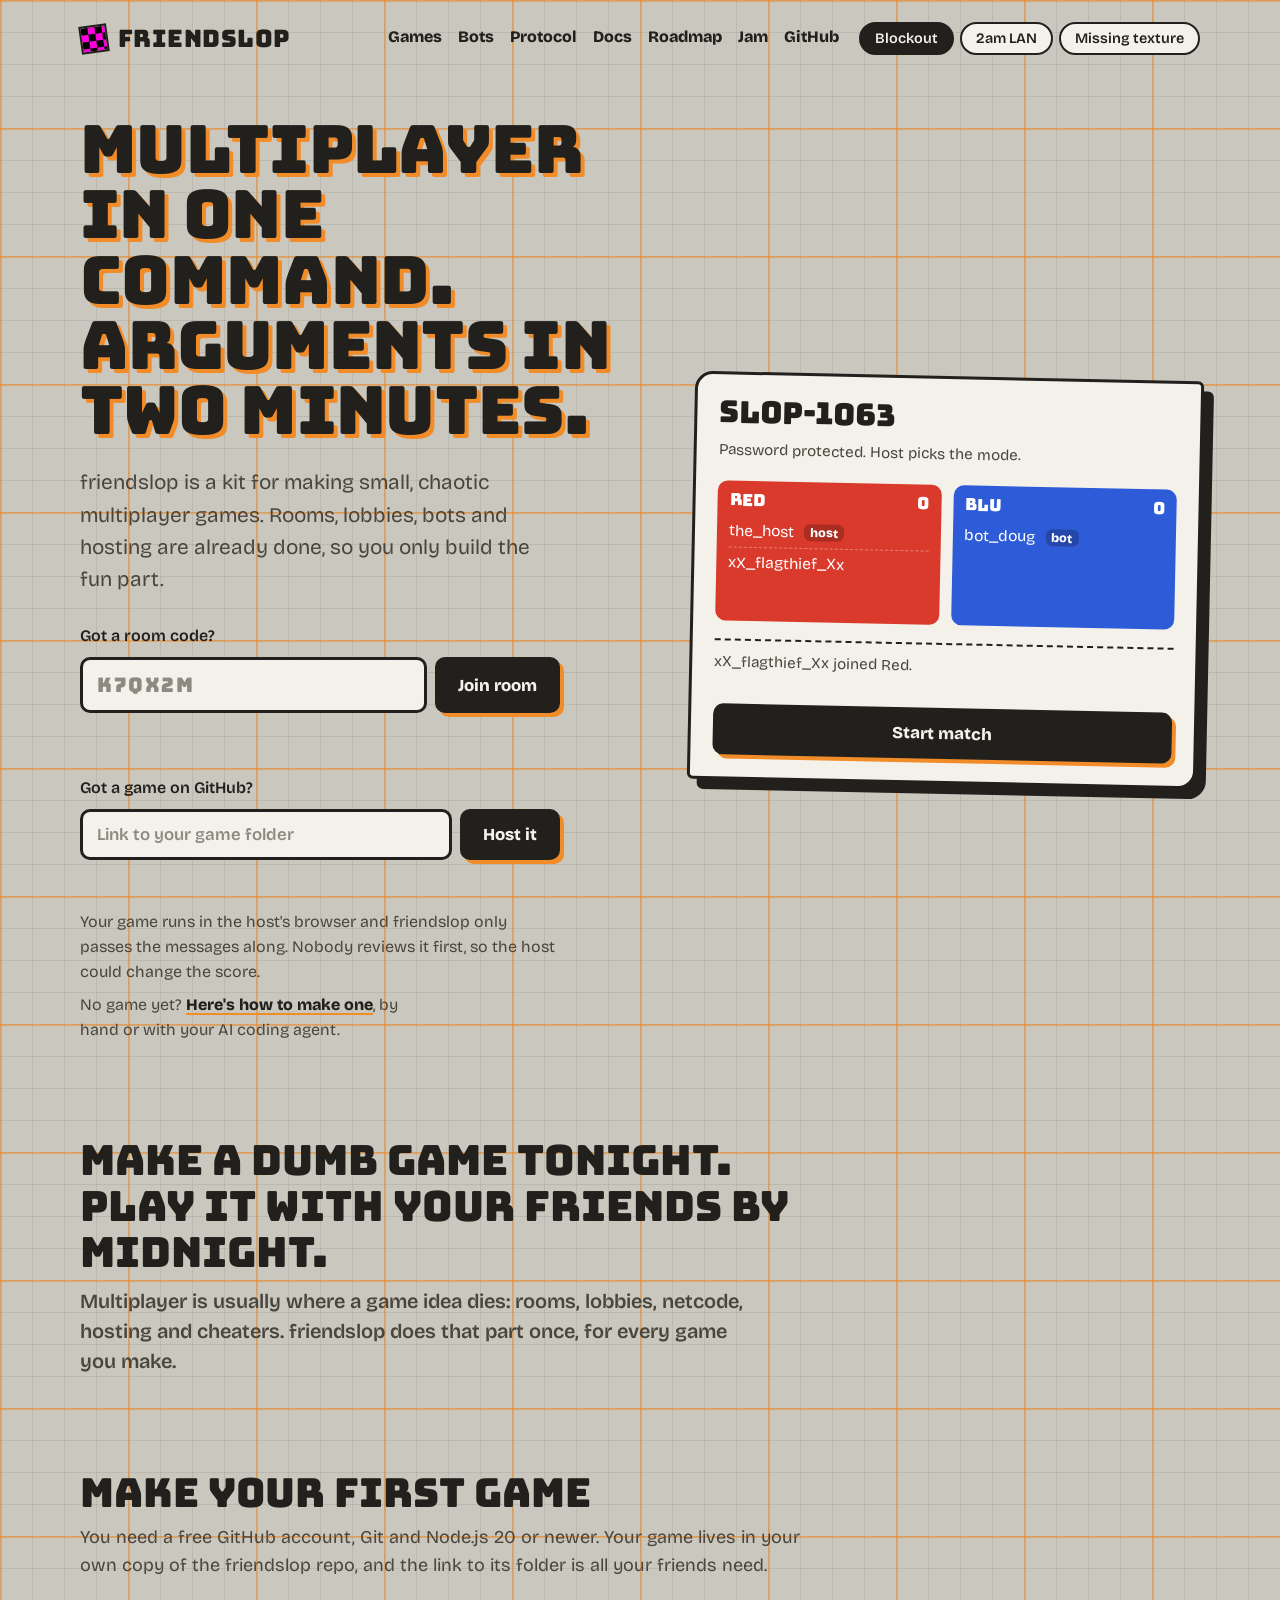
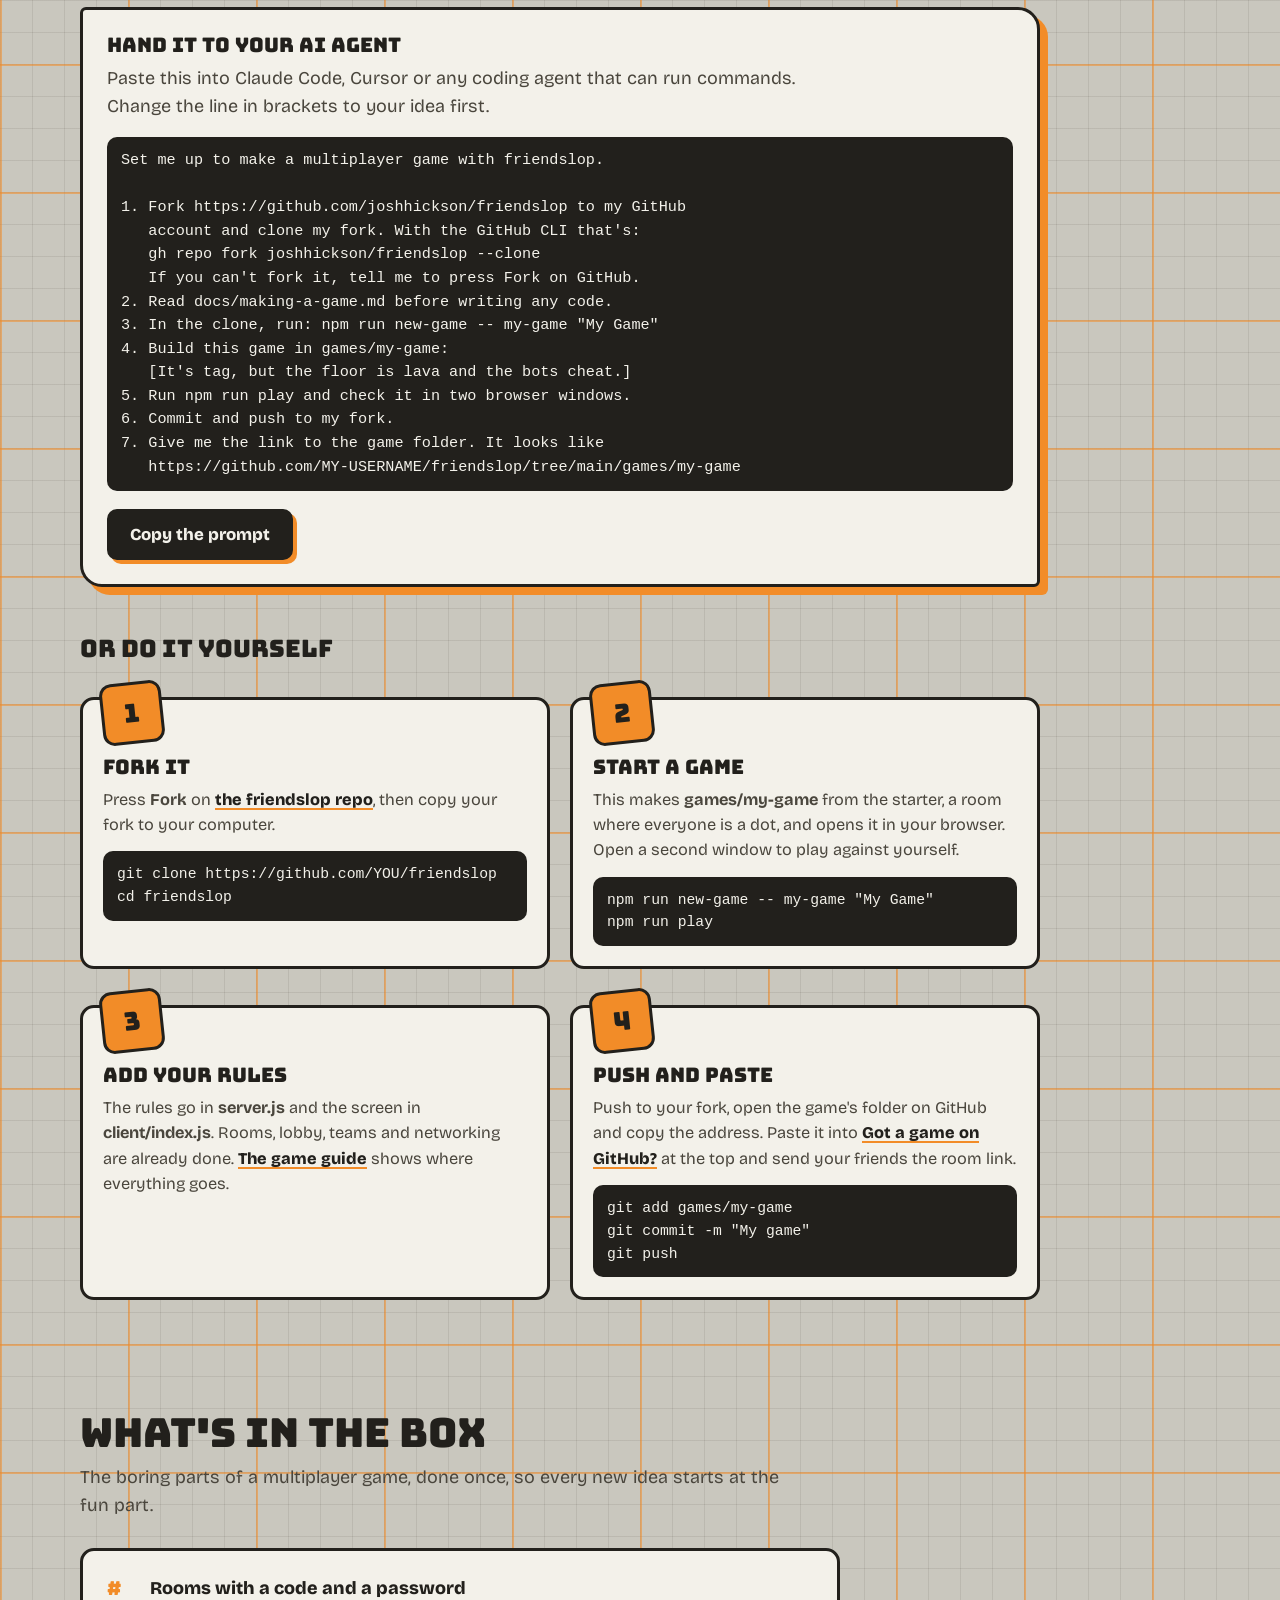
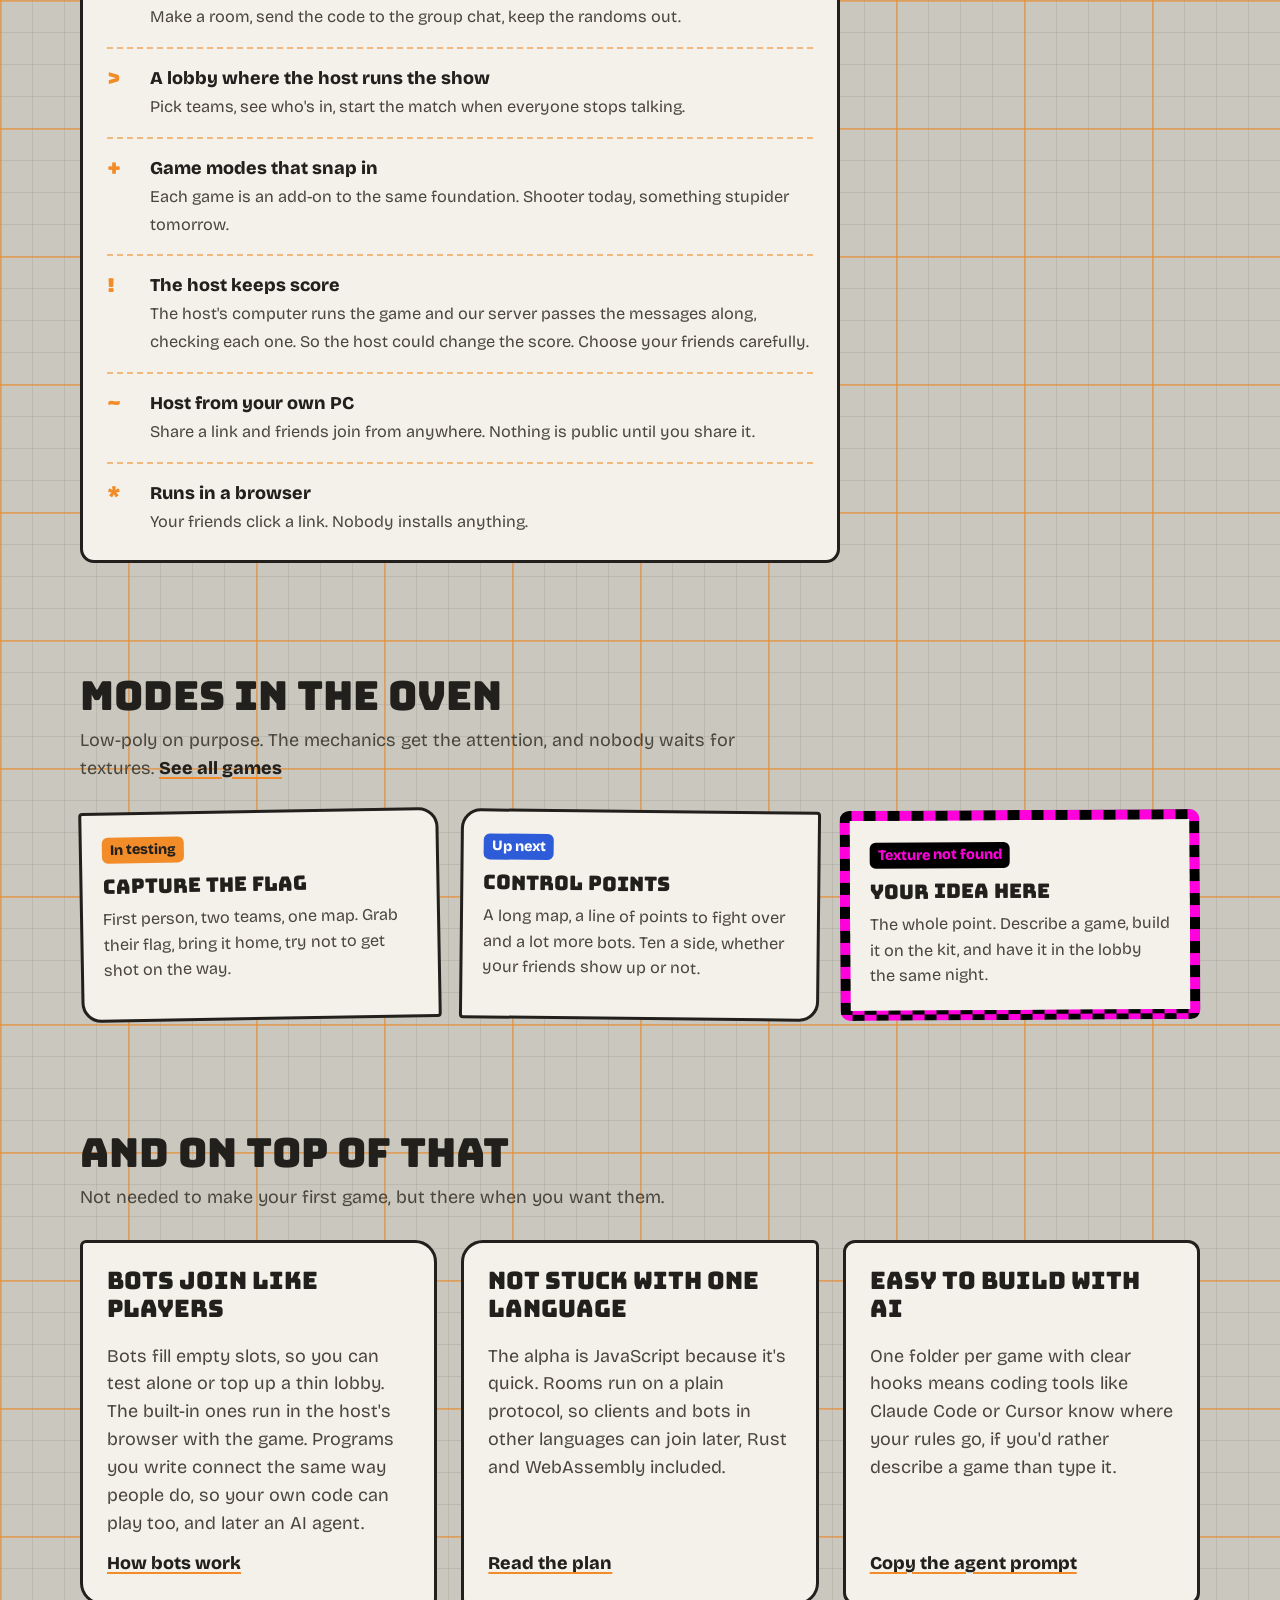
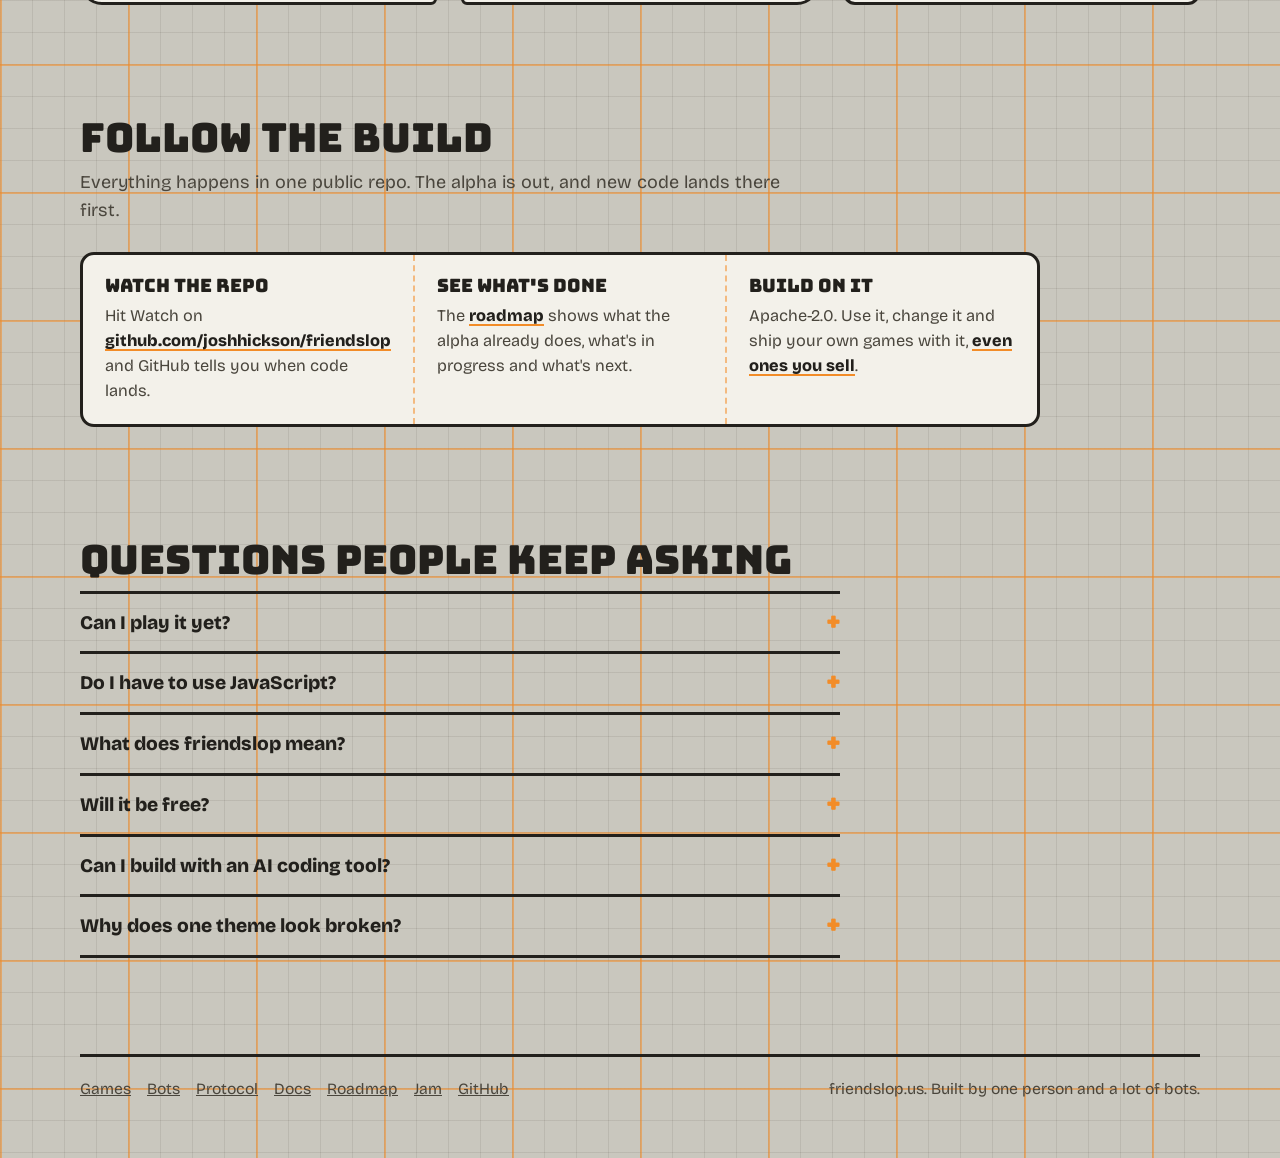
==== commit da890ce4: "Site: a "Make your first game" section with the real steps Replaces the vague "How it works" with a " ====
--- a/index.html
+++ b/index.html
@@ -55,7 +55,7 @@
         <p class="join-reply" id="host-link-reply" role="status" aria-live="polite"></p>
         <p class="join-note" id="host-link-note">Your game runs in the host's browser and friendslop only passes the messages along. Nobody reviews it first, so the host could change the score.</p>
       </form>
-      <p class="hero-gh">No game yet? Fork <a href="https://github.com/joshhickson/friendslop">the repo on GitHub</a>, build one on the starter, and paste its folder link above.</p>
+      <p class="hero-gh">No game yet? <a href="#make">Here's how to make one</a>, by hand or with your AI coding agent.</p>
     </div>
 
     <div class="lobby" aria-label="Example lobby">
@@ -91,22 +91,56 @@
     <p>Multiplayer is usually where a game idea dies: rooms, lobbies, netcode, hosting and cheaters. friendslop does that part once, for every game you make.</p>
   </section>
 
-  <section class="wrap" aria-labelledby="how-title">
-    <h2 id="how-title">How it works</h2>
-    <p class="section-lede">Each game is one folder with clear places for your rules. Everything else is already there.</p>
-    <ol class="steps">
+  <section class="wrap" id="make" aria-labelledby="make-title">
+    <h2 id="make-title">Make your first game</h2>
+    <p class="section-lede">You need a free GitHub account, Git and Node.js 20 or newer. Your game lives in your own copy of the friendslop repo, and the link to its folder is all your friends need.</p>
+
+    <div class="prompt">
+      <div class="prompt-head">
+        <h3>Hand it to your AI agent</h3>
+        <p>Paste this into Claude Code, Cursor or any coding agent that can run commands. Change the line in brackets to your idea first.</p>
+      </div>
+      <pre class="prompt-text" id="agent-prompt">Set me up to make a multiplayer game with friendslop.
+
+1. Fork https://github.com/joshhickson/friendslop to my GitHub
+   account and clone my fork. With the GitHub CLI that's:
+   gh repo fork joshhickson/friendslop --clone
+   If you can't fork it, tell me to press Fork on GitHub.
+2. Read docs/making-a-game.md before writing any code.
+3. In the clone, run: npm run new-game -- my-game "My Game"
+4. Build this game in games/my-game:
+   [It's tag, but the floor is lava and the bots cheat.]
+5. Run npm run play and check it in two browser windows.
+6. Commit and push to my fork.
+7. Give me the link to the game folder. It looks like
+   https://github.com/MY-USERNAME/friendslop/tree/main/games/my-game</pre>
+      <button class="btn" type="button" data-copy="agent-prompt">Copy the prompt</button>
+    </div>
+
+    <h3 class="make-or">Or do it yourself</h3>
+    <ol class="steps four">
+      <li>
+        <h3>Fork it</h3>
+        <p>Press <strong>Fork</strong> on <a href="https://github.com/joshhickson/friendslop">the friendslop repo</a>, then copy your fork to your computer.</p>
+        <code class="cmd">git clone https://github.com/YOU/friendslop
+cd friendslop</code>
+      </li>
       <li>
         <h3>Start a game</h3>
-        <p>You get a working folder with rooms, a lobby and teams already wired up.</p>
+        <p>This makes <strong>games/my-game</strong> from the starter, a room where everyone is a dot, and opens it in your browser. Open a second window to play against yourself.</p>
+        <code class="cmd">npm run new-game -- my-game "My Game"
+npm run play</code>
       </li>
       <li>
         <h3>Add your rules</h3>
-        <p>Write the part that makes your game yours, and skip the networking entirely.</p>
-        <span class="say">"It's tag, but the floor is lava and the bots cheat."</span>
-      </li>
-      <li>
-        <h3>Send the link</h3>
-        <p>Friends click it and land in your lobby. No installs, no accounts, no router settings.</p>
+        <p>The rules go in <strong>server.js</strong> and the screen in <strong>client/index.js</strong>. Rooms, lobby, teams and networking are already done. <a href="https://github.com/joshhickson/friendslop/blob/main/docs/making-a-game.md">The game guide</a> shows where everything goes.</p>
+      </li>
+      <li>
+        <h3>Push and paste</h3>
+        <p>Push to your fork, open the game's folder on GitHub and copy the address. Paste it into <a href="#host-link">Got a game on GitHub?</a> at the top and send your friends the room link.</p>
+        <code class="cmd">git add games/my-game
+git commit -m "My game"
+git push</code>
       </li>
     </ol>
   </section>
@@ -165,14 +199,14 @@
       <article class="callout">
         <h3>Easy to build with AI</h3>
         <p>One folder per game with clear hooks means coding tools like Claude Code or Cursor know where your rules go, if you'd rather describe a game than type it.</p>
-        <p class="more"><a href="/docs/">What the docs will cover</a></p>
+        <p class="more"><a href="#make">Copy the agent prompt</a></p>
       </article>
     </div>
   </section>
 
   <section class="wrap" aria-labelledby="build-title">
     <h2 id="build-title">Follow the build</h2>
-    <p class="section-lede">Everything happens in one public repo. The alpha is in testing, and the code goes up when it's ready.</p>
+    <p class="section-lede">Everything happens in one public repo. The alpha is out, and new code lands there first.</p>
     <div class="build">
       <div>
         <h3>Watch the repo</h3>
@@ -194,7 +228,7 @@
     <div class="faq">
       <details>
         <summary>Can I play it yet?</summary>
-        <p>Yes, if you have a game. The kit and the rooms are live and the games are yours to make. Fork <a href="https://github.com/joshhickson/friendslop">the repo on GitHub</a>, build one on the starter, and paste its folder link into the box at the top. Your friends get a room link and nobody installs anything.</p>
+        <p>Yes, if you have a game. The kit and the rooms are live and the games are yours to make. <a href="#make">Make one on the starter</a>, push it to your fork and paste its folder link into the box at the top. Your friends get a room link and nobody installs anything.</p>
       </details>
       <details>
         <summary>Do I have to use JavaScript?</summary>
@@ -206,11 +240,11 @@
       </details>
       <details>
         <summary>Will it be free?</summary>
-        <p>Yes. It's a free, open kit under the Apache-2.0 license, and you host it yourself. No store page, no account to make.</p>
+        <p>Yes. The kit is free and open under the Apache-2.0 license, and rooms on play.friendslop.us cost nothing. You need a free GitHub account to share a game. Your friends need nothing but the link.</p>
       </details>
       <details>
         <summary>Can I build with an AI coding tool?</summary>
-        <p>Yes, and it's a good fit. A game is one folder with clear hooks and a guide to read, so tools like Claude Code or Cursor know where your rules go.</p>
+        <p>Yes, and it's a good fit. A game is one folder with clear hooks and a guide to read, so tools like Claude Code or Cursor know where your rules go. <a href="#make">Copy the agent prompt</a> to get started.</p>
       </details>
       <details>
         <summary>Why does one theme look broken?</summary>
--- a/style.css
+++ b/style.css
@@ -226,7 +226,24 @@
   transform: rotate(-6deg);
 }
 .steps p { margin: 0; color: var(--ink-soft); font-size: 1.02rem; }
-.steps .say { display: block; margin-top: 10px; font-weight: 800; color: var(--ink); }
+.steps p a, .prompt-head a { color: var(--ink); font-weight: 800; text-underline-offset: 3px; text-decoration-color: var(--accent); text-decoration-thickness: 2px; }
+.steps.four { grid-template-columns: repeat(2, 1fr); gap: 36px 20px; max-width: 960px; }
+
+/* make your first game: commands and the agent prompt */
+.cmd, .prompt-text {
+  display: block; white-space: pre-wrap; overflow-wrap: anywhere;
+  font: 500 .92rem/1.55 ui-monospace, "Cascadia Mono", Consolas, monospace;
+  background: var(--ink); color: var(--panel);
+  border-radius: 10px; padding: 12px 14px; margin: 14px 0 0;
+}
+.prompt {
+  background: var(--panel); border: 3px solid var(--panel-edge); border-radius: 6px 22px 6px 22px;
+  box-shadow: 8px 8px 0 var(--accent);
+  padding: 24px; max-width: 960px; margin-bottom: 48px;
+}
+.prompt-head p { margin: 0; color: var(--ink-soft); max-width: 60ch; }
+.prompt-text { margin: 16px 0 18px; font-size: .95rem; }
+.make-or { font-size: 1.5rem; margin: 0 0 34px; }
 
 /* callouts: one per big idea, each leading to its own page */
 .callouts { display: grid; grid-template-columns: repeat(3, 1fr); gap: 24px; }
@@ -382,7 +399,9 @@
 @media (max-width: 860px) {
   .hero { grid-template-columns: minmax(0, 1fr); gap: 40px; padding-top: 16px; }
   .lobby { transform: none; }
-  .cards, .steps, .callouts, .roadmap, .split { grid-template-columns: 1fr; }
+  .cards, .steps, .steps.four, .callouts, .roadmap, .split { grid-template-columns: 1fr; }
+  .prompt { padding: 18px; box-shadow: 5px 5px 0 var(--accent); }
+  .prompt-text, .cmd { font-size: .82rem; padding: 10px 12px; }
   .steps { gap: 36px; }
   .card { min-height: 0; }
   .build { grid-template-columns: 1fr; }
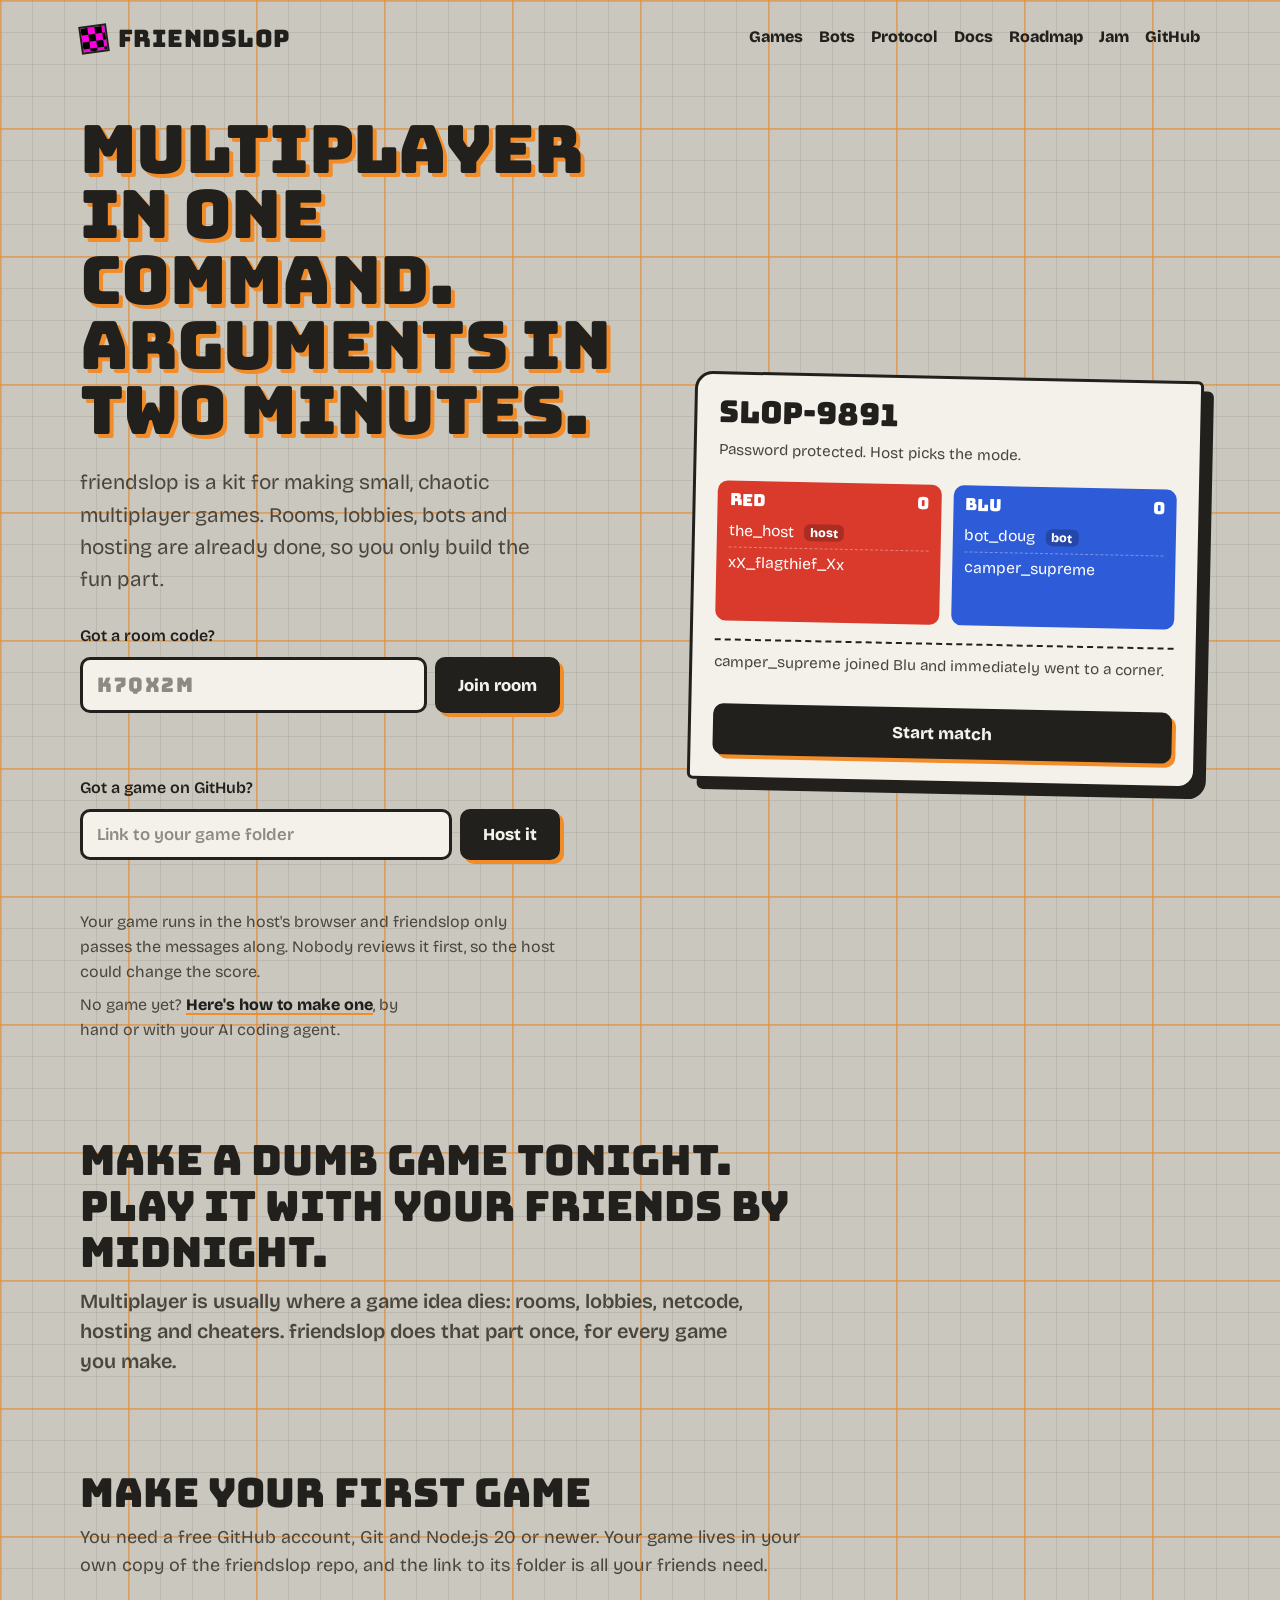
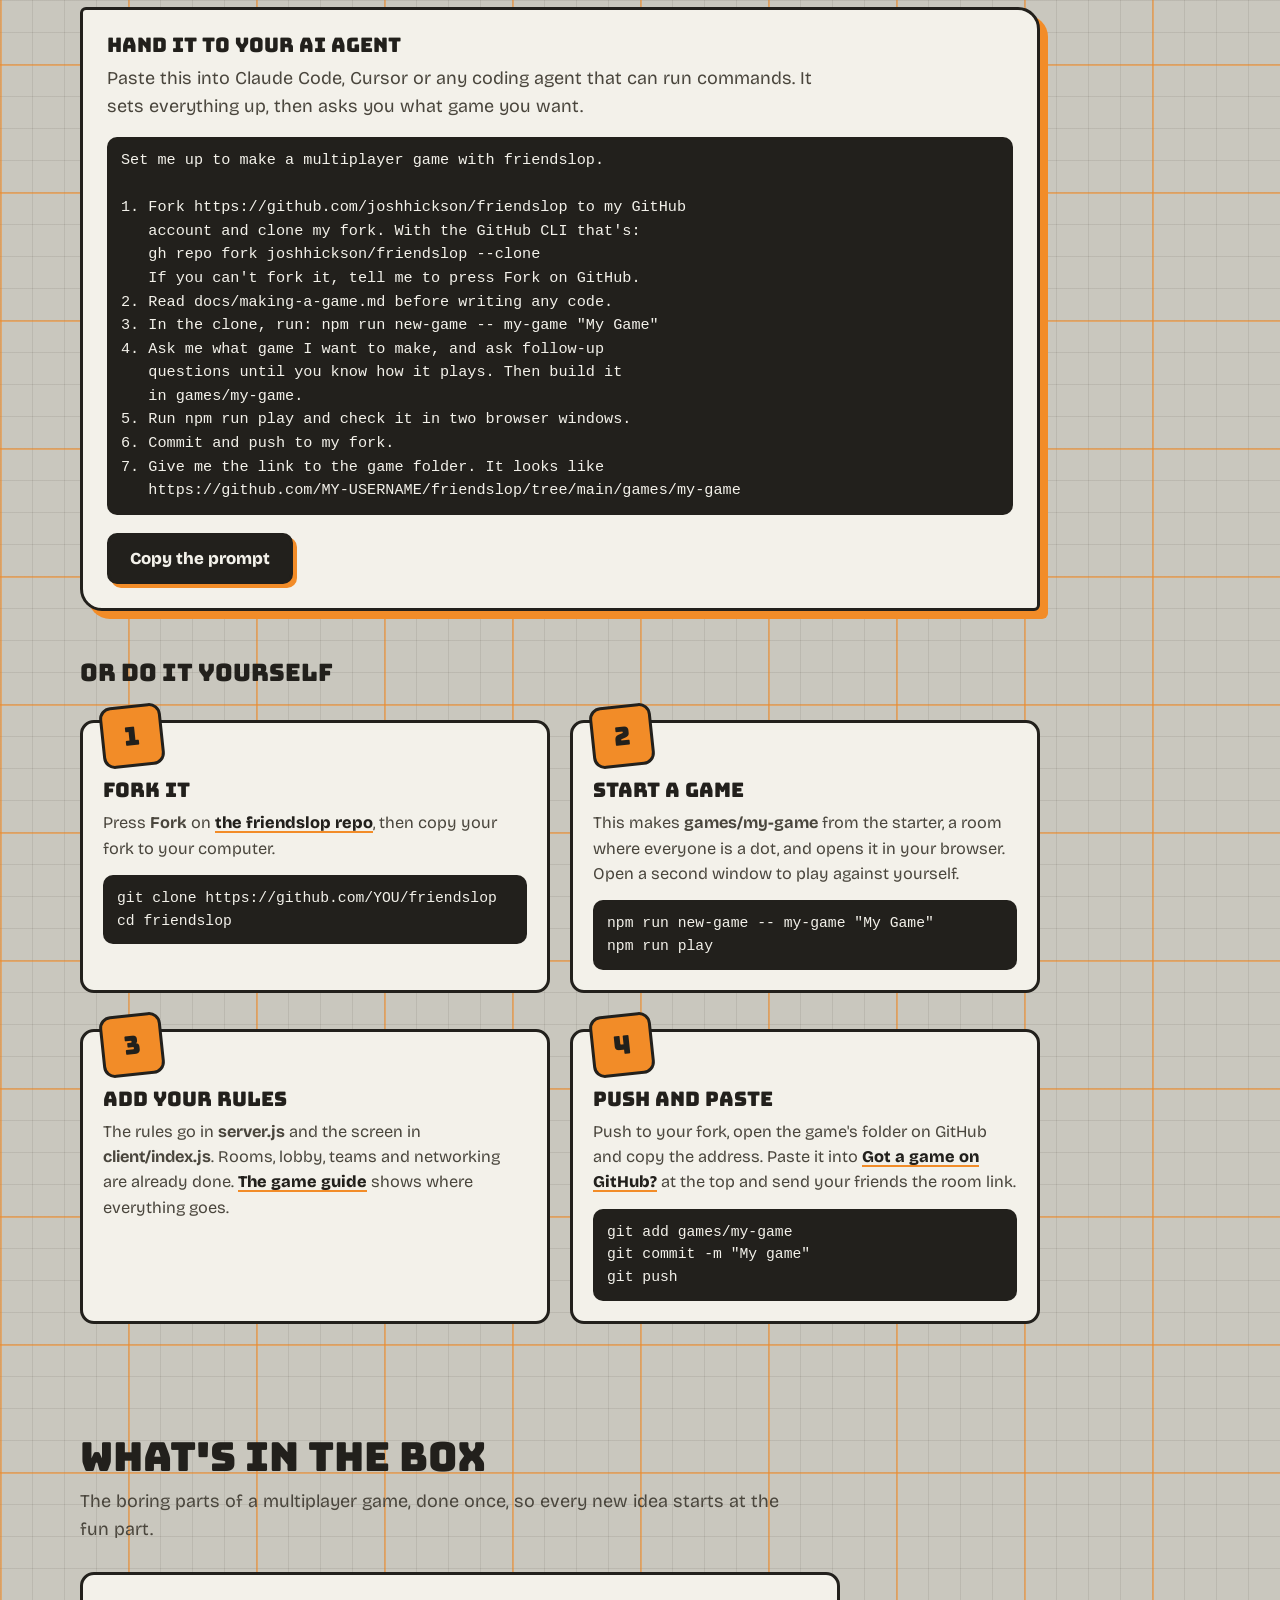
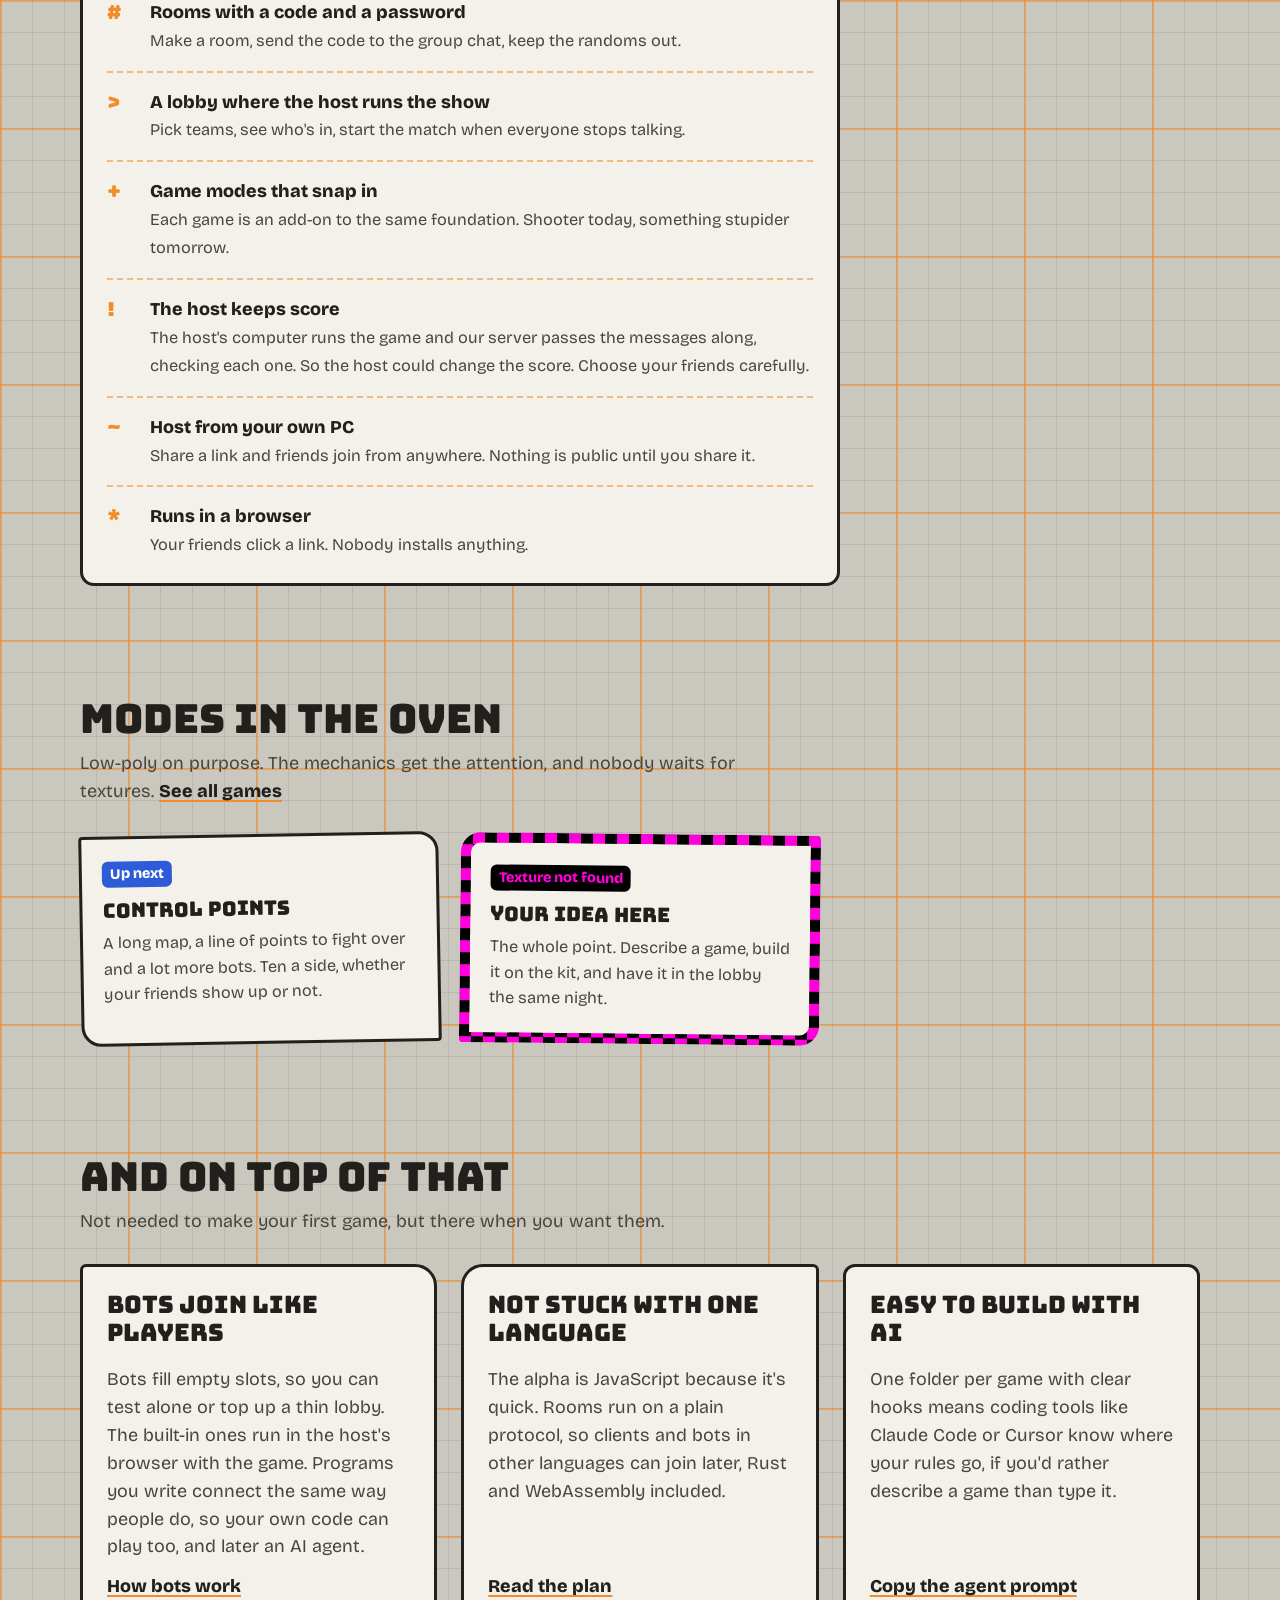
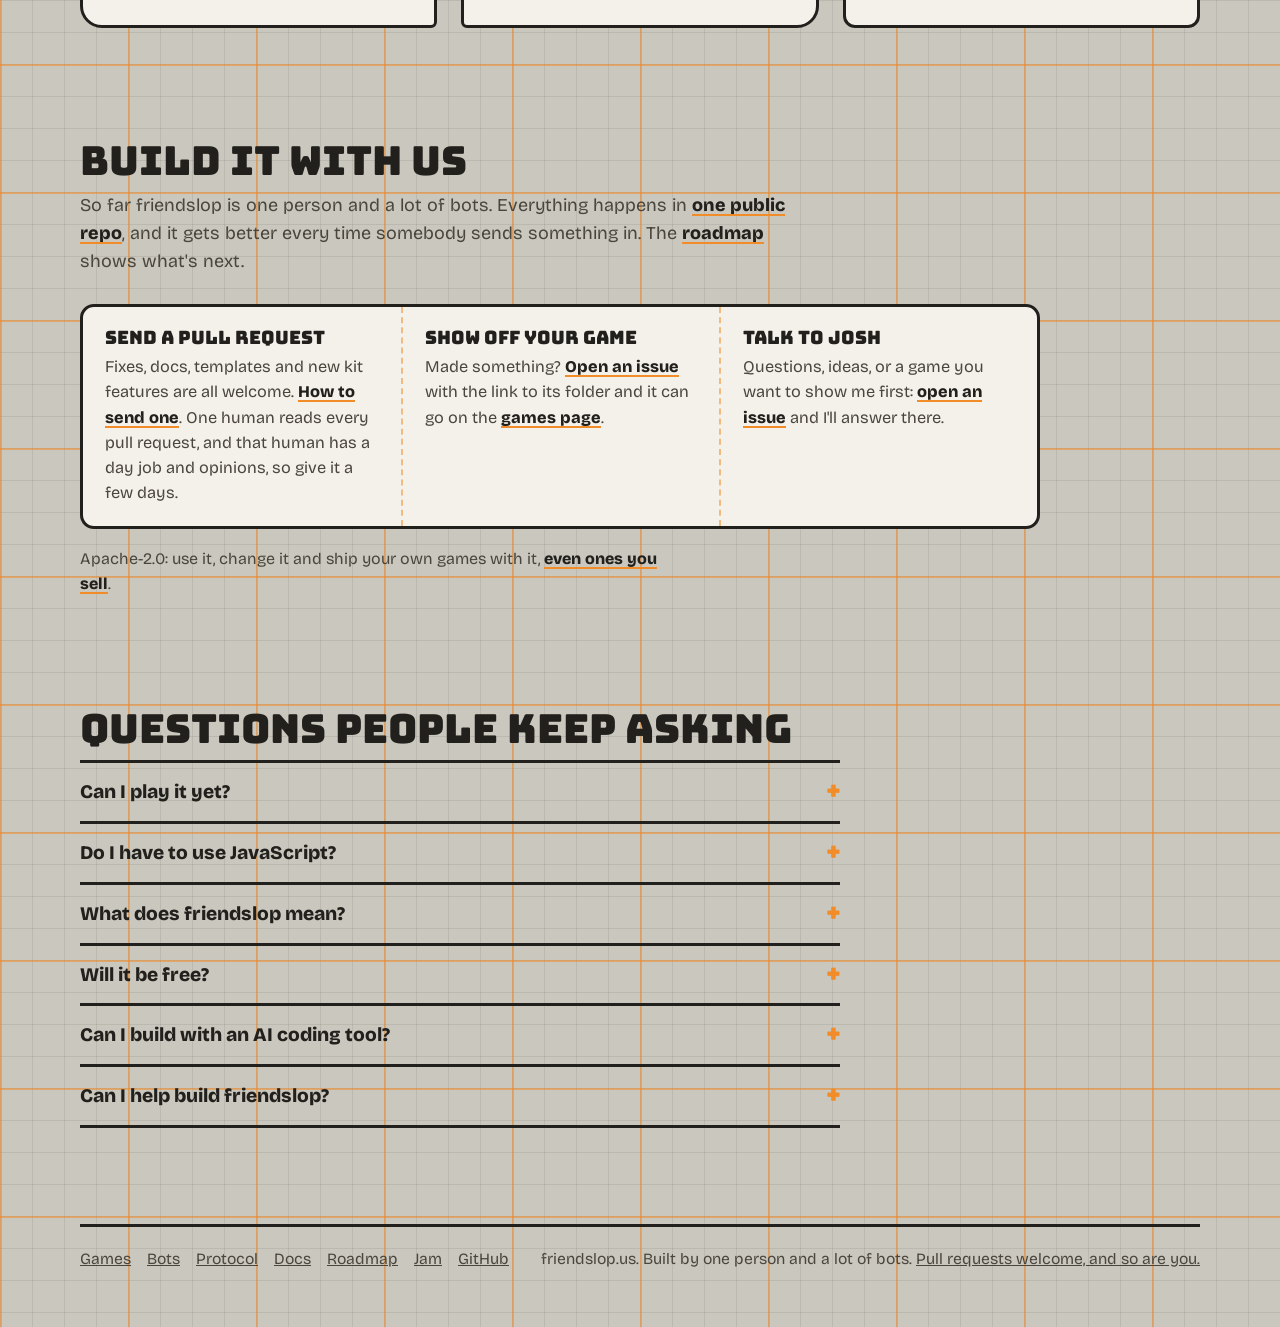
==== commit a9bcf76b: "Site: one style, current games, and an invitation to help - Blockout is the only style: the switcher" ====
--- a/index.html
+++ b/index.html
@@ -1,5 +1,5 @@
 <!doctype html>
-<html lang="en" data-theme="blockout">
+<html lang="en">
 <head>
 <meta charset="utf-8">
 <meta name="viewport" content="width=device-width, initial-scale=1">
@@ -9,7 +9,6 @@
 <meta property="og:description" content="Multiplayer in one command. Arguments in two minutes.">
 <meta property="og:url" content="https://friendslop.us/">
 <meta name="theme-color" content="#c9c7be">
-<script>try{var t=localStorage.getItem("friendslop-theme");if(t)document.documentElement.setAttribute("data-theme",t)}catch(e){}</script>
 <link rel="icon" href="data:image/svg+xml,%3Csvg xmlns='http://www.w3.org/2000/svg' viewBox='0 0 32 32'%3E%3Crect width='16' height='16' fill='%23ff00dc'/%3E%3Crect x='16' y='16' width='16' height='16' fill='%23ff00dc'/%3E%3Crect x='16' width='16' height='16' fill='%23000'/%3E%3Crect y='16' width='16' height='16' fill='%23000'/%3E%3C/svg%3E">
 <link rel="preconnect" href="https://fonts.googleapis.com">
 <link rel="preconnect" href="https://fonts.gstatic.com" crossorigin>
@@ -29,11 +28,6 @@
       <a href="/jam/">Jam</a>
       <a href="https://github.com/joshhickson/friendslop">GitHub</a>
     </nav>
-    <div class="themes" role="group" aria-label="Page theme">
-      <button type="button" data-set-theme="blockout" aria-pressed="true">Blockout</button>
-      <button type="button" data-set-theme="lan" aria-pressed="false">2am LAN</button>
-      <button type="button" data-set-theme="missing" aria-pressed="false">Missing texture</button>
-    </div>
   </div>
 </header>
 
@@ -98,7 +92,7 @@
     <div class="prompt">
       <div class="prompt-head">
         <h3>Hand it to your AI agent</h3>
-        <p>Paste this into Claude Code, Cursor or any coding agent that can run commands. Change the line in brackets to your idea first.</p>
+        <p>Paste this into Claude Code, Cursor or any coding agent that can run commands. It sets everything up, then asks you what game you want.</p>
       </div>
       <pre class="prompt-text" id="agent-prompt">Set me up to make a multiplayer game with friendslop.
 
@@ -108,8 +102,9 @@
    If you can't fork it, tell me to press Fork on GitHub.
 2. Read docs/making-a-game.md before writing any code.
 3. In the clone, run: npm run new-game -- my-game "My Game"
-4. Build this game in games/my-game:
-   [It's tag, but the floor is lava and the bots cheat.]
+4. Ask me what game I want to make, and ask follow-up
+   questions until you know how it plays. Then build it
+   in games/my-game.
 5. Run npm run play and check it in two browser windows.
 6. Commit and push to my fork.
 7. Give me the link to the game folder. It looks like
@@ -165,11 +160,6 @@
     <p class="section-lede">Low-poly on purpose. The mechanics get the attention, and nobody waits for textures. <a href="/games/">See all games</a></p>
     <div class="cards">
       <article class="card">
-        <span class="status test">In testing</span>
-        <h3>Capture the flag</h3>
-        <p>First person, two teams, one map. Grab their flag, bring it home, try not to get shot on the way.</p>
-      </article>
-      <article class="card">
         <span class="status next">Up next</span>
         <h3>Control points</h3>
         <p>A long map, a line of points to fight over and a lot more bots. Ten a side, whether your friends show up or not.</p>
@@ -204,23 +194,24 @@
     </div>
   </section>
 
-  <section class="wrap" aria-labelledby="build-title">
-    <h2 id="build-title">Follow the build</h2>
-    <p class="section-lede">Everything happens in one public repo. The alpha is out, and new code lands there first.</p>
+  <section class="wrap" id="together" aria-labelledby="build-title">
+    <h2 id="build-title">Build it with us</h2>
+    <p class="section-lede">So far friendslop is one person and a lot of bots. Everything happens in <a href="https://github.com/joshhickson/friendslop">one public repo</a>, and it gets better every time somebody sends something in. The <a href="/roadmap/">roadmap</a> shows what's next.</p>
     <div class="build">
       <div>
-        <h3>Watch the repo</h3>
-        <p>Hit Watch on <a href="https://github.com/joshhickson/friendslop">github.com/joshhickson/friendslop</a> and GitHub tells you when code lands.</p>
+        <h3>Send a pull request</h3>
+        <p>Fixes, docs, templates and new kit features are all welcome. <a href="https://github.com/joshhickson/friendslop/blob/main/CONTRIBUTING.md">How to send one</a>. One human reads every pull request, and that human has a day job and opinions, so give it a few days.</p>
       </div>
       <div>
-        <h3>See what's done</h3>
-        <p>The <a href="/roadmap/">roadmap</a> shows what the alpha already does, what's in progress and what's next.</p>
+        <h3>Show off your game</h3>
+        <p>Made something? <a href="https://github.com/joshhickson/friendslop/issues/new?title=My%20game%3A%20">Open an issue</a> with the link to its folder and it can go on the <a href="/games/">games page</a>.</p>
       </div>
       <div>
-        <h3>Build on it</h3>
-        <p>Apache-2.0. Use it, change it and ship your own games with it, <a href="https://github.com/joshhickson/friendslop/blob/main/LICENSE">even ones you sell</a>.</p>
-      </div>
-    </div>
+        <h3>Talk to Josh</h3>
+        <p>Questions, ideas, or a game you want to show me first: <a href="https://github.com/joshhickson/friendslop/issues/new">open an issue</a> and I'll answer there.</p>
+      </div>
+    </div>
+    <p class="build-note">Apache-2.0: use it, change it and ship your own games with it, <a href="https://github.com/joshhickson/friendslop/blob/main/LICENSE">even ones you sell</a>.</p>
   </section>
 
   <section class="wrap" aria-labelledby="faq-title">
@@ -247,8 +238,8 @@
         <p>Yes, and it's a good fit. A game is one folder with clear hooks and a guide to read, so tools like Claude Code or Cursor know where your rules go. <a href="#make">Copy the agent prompt</a> to get started.</p>
       </details>
       <details>
-        <summary>Why does one theme look broken?</summary>
-        <p>That's the missing-texture checkerboard every game developer has seen at 3am. It felt right.</p>
+        <summary>Can I help build friendslop?</summary>
+        <p>Please do. Pull requests are welcome for games, fixes, docs and the kit itself. <a href="#together">Here's how</a>.</p>
       </details>
     </div>
   </section>
@@ -265,7 +256,7 @@
       <a href="/jam/">Jam</a>
       <a href="https://github.com/joshhickson/friendslop">GitHub</a>
     </nav>
-    <span>friendslop.us. Built by one person and a lot of bots.</span>
+    <span>friendslop.us. Built by one person and a lot of bots. <a href="/#together">Pull requests welcome, and so are you.</a></span>
   </div>
 </footer>
 
--- a/style.css
+++ b/style.css
@@ -16,36 +16,6 @@
   --toast-bg: #22201c;
   --toast-ink: #f3f1ea;
 }
-:root[data-theme="lan"] {
-  --bg: #131a2c;
-  --grid-minor: rgba(150, 170, 230, .07);
-  --grid-major: rgba(255, 196, 61, .28);
-  --ink: #eef1fb;
-  --ink-soft: #aab3cf;
-  --panel: #1d2640;
-  --panel-edge: #8fa3e6;
-  --accent: #ffc43d;
-  --red: #ff5a4e;
-  --blu: #5b8cff;
-  --shadow: #05070d;
-  --toast-bg: #ffc43d;
-  --toast-ink: #131a2c;
-}
-:root[data-theme="missing"] {
-  --bg: #000;
-  --grid-minor: rgba(255, 0, 220, 0);
-  --grid-major: rgba(255, 0, 220, 0);
-  --ink: #fff;
-  --ink-soft: #ffd6f8;
-  --panel: #000;
-  --panel-edge: #ff00dc;
-  --accent: #ff00dc;
-  --red: #ff3b3b;
-  --blu: #3b8bff;
-  --shadow: #ff00dc;
-  --toast-bg: #ff00dc;
-  --toast-ink: #000;
-}
 
 * { box-sizing: border-box; }
 html { -webkit-text-size-adjust: 100%; }
@@ -62,14 +32,7 @@
   font-family: "Bricolage Grotesque", system-ui, sans-serif;
   font-size: 1.125rem;
   line-height: 1.55;
-  transition: background-color .25s, color .25s;
-}
-:root[data-theme="missing"] body {
-  background-image: conic-gradient(#ff00dc 25%, #000 0 50%, #ff00dc 0 75%, #000 0);
-  background-size: 96px 96px;
-}
-:root[data-theme="missing"] main,
-:root[data-theme="missing"] footer { background: #000; }
+}
 
 a { color: inherit; }
 :focus-visible { outline: 3px solid var(--accent); outline-offset: 3px; }
@@ -107,14 +70,6 @@
 }
 .nav a:hover { border-bottom-color: var(--grid-major); }
 .nav a[aria-current="page"] { border-bottom-color: var(--accent); }
-.themes { display: flex; gap: 6px; flex-wrap: wrap; }
-.themes button {
-  font: 600 .9rem "Bricolage Grotesque", system-ui, sans-serif;
-  color: var(--ink); background: var(--panel);
-  border: 2px solid var(--panel-edge); border-radius: 999px;
-  padding: 6px 14px; cursor: pointer;
-}
-.themes button[aria-pressed="true"] { background: var(--ink); color: var(--panel); border-color: var(--ink); }
 .bar-right { display: flex; align-items: center; gap: 12px 20px; flex-wrap: wrap; }
 
 /* type */
@@ -304,6 +259,8 @@
 .build > div:first-child { border-left: 0; }
 .build h3 { font-size: 1.15rem; margin: 0 0 6px; }
 .build p { margin: 0; font-size: 1.02rem; color: var(--ink-soft); }
+.build-note { margin: 18px 0 0; font-size: 1rem; color: var(--ink-soft); max-width: 60ch; }
+.build-note a { color: var(--ink); font-weight: 800; text-underline-offset: 3px; text-decoration-color: var(--accent); text-decoration-thickness: 2px; }
 
 /* faq */
 .faq { max-width: 760px; }
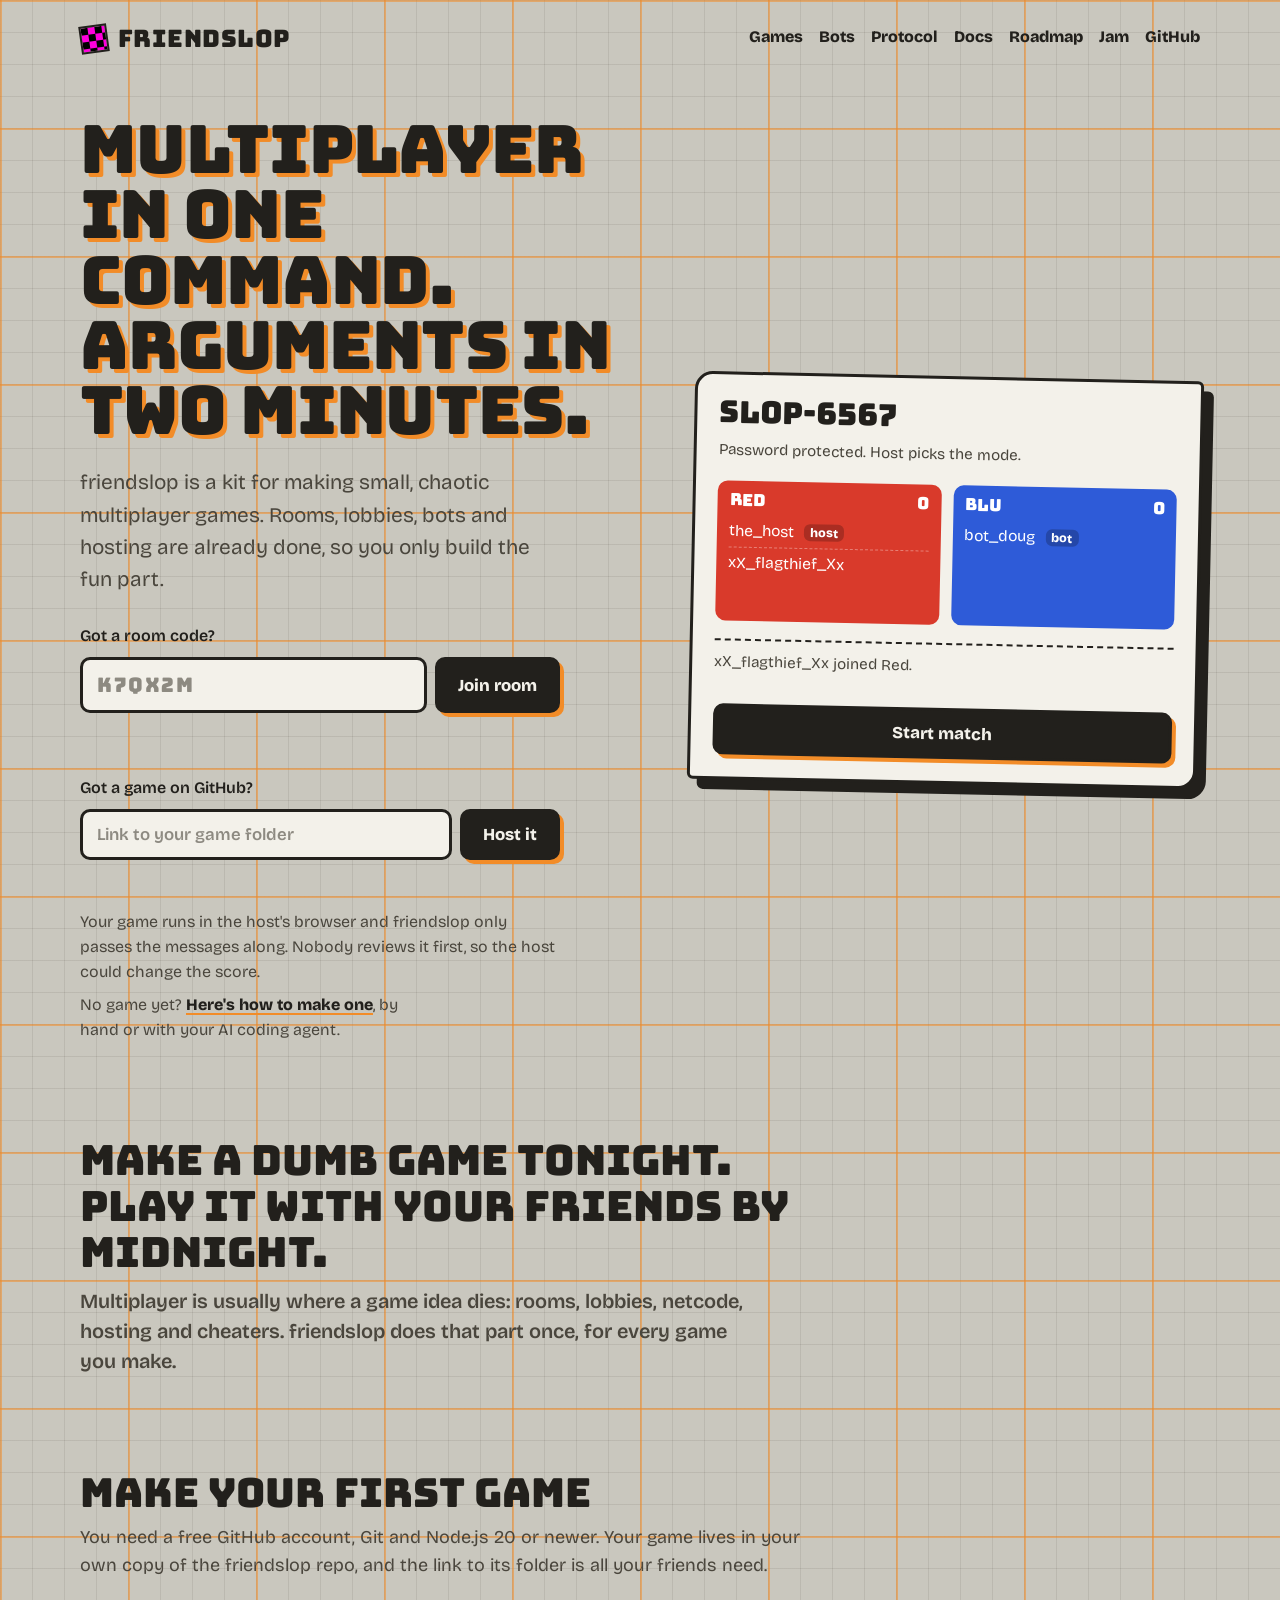
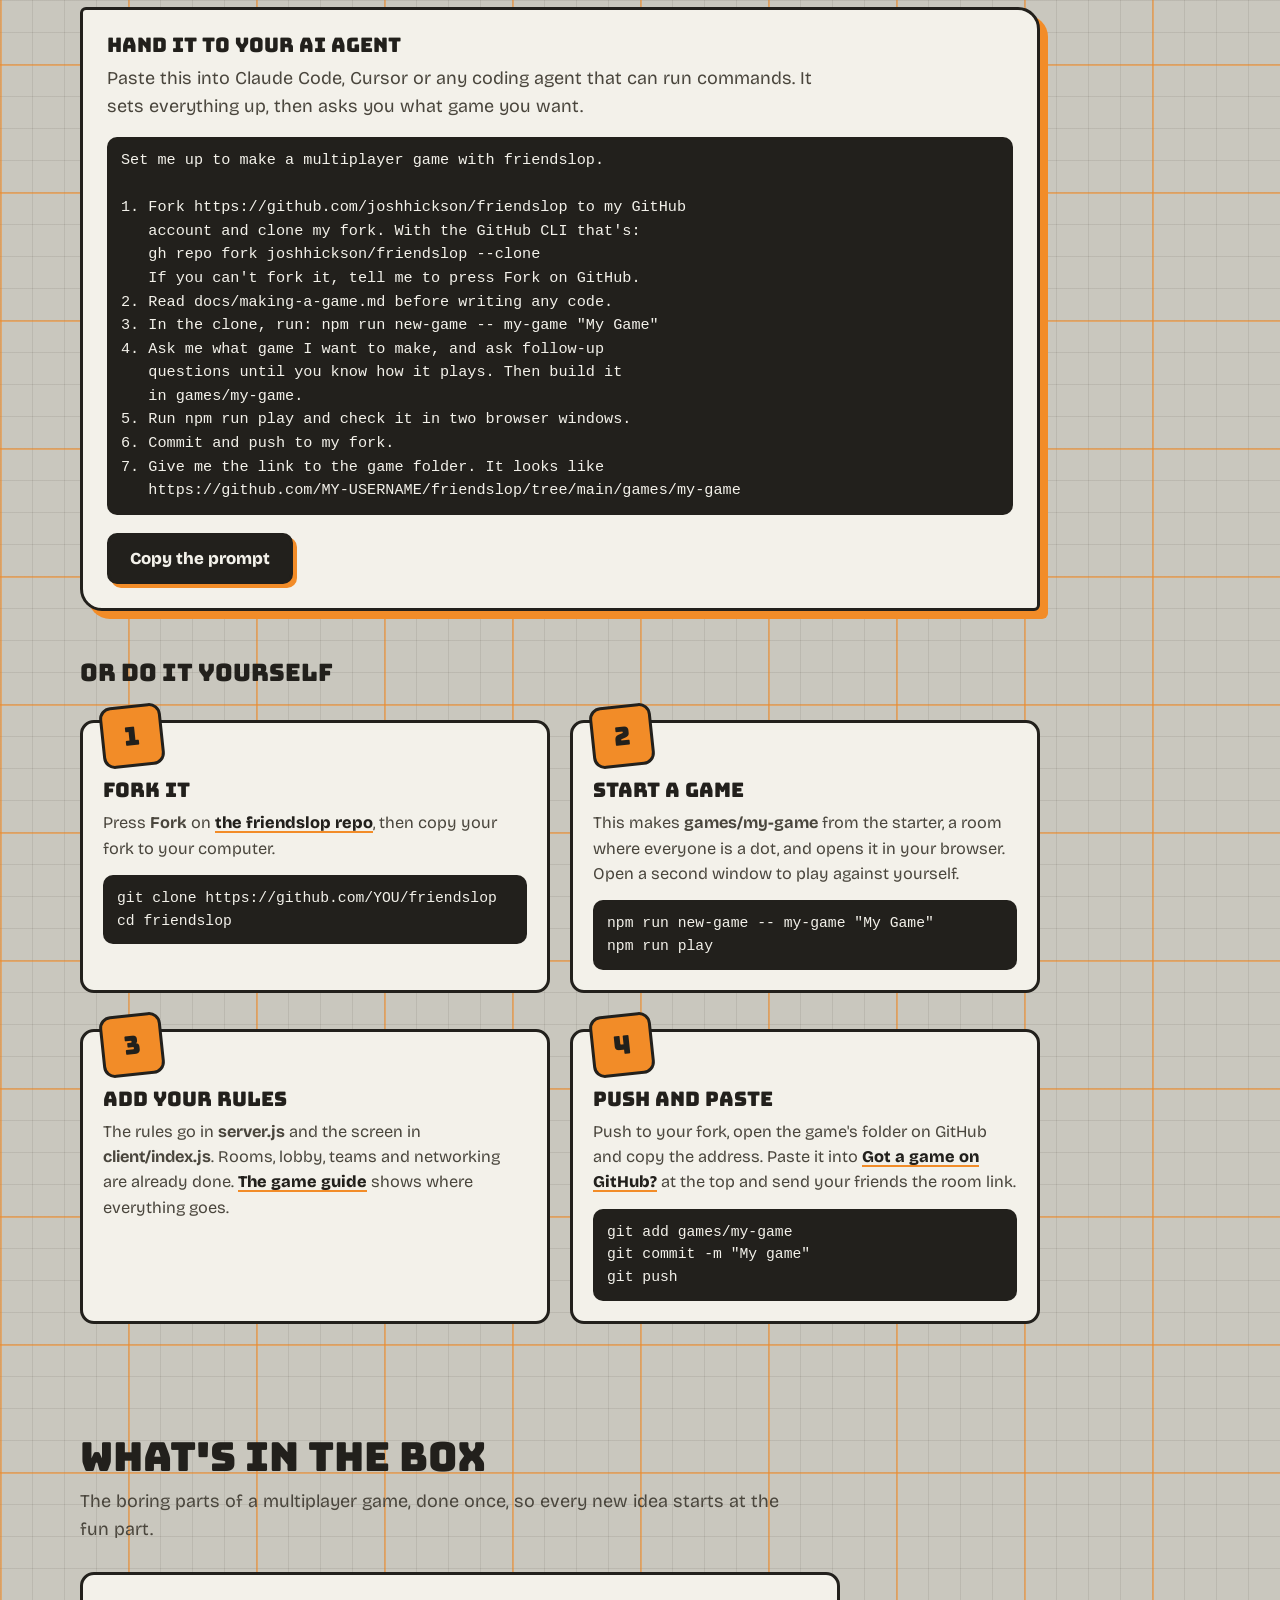
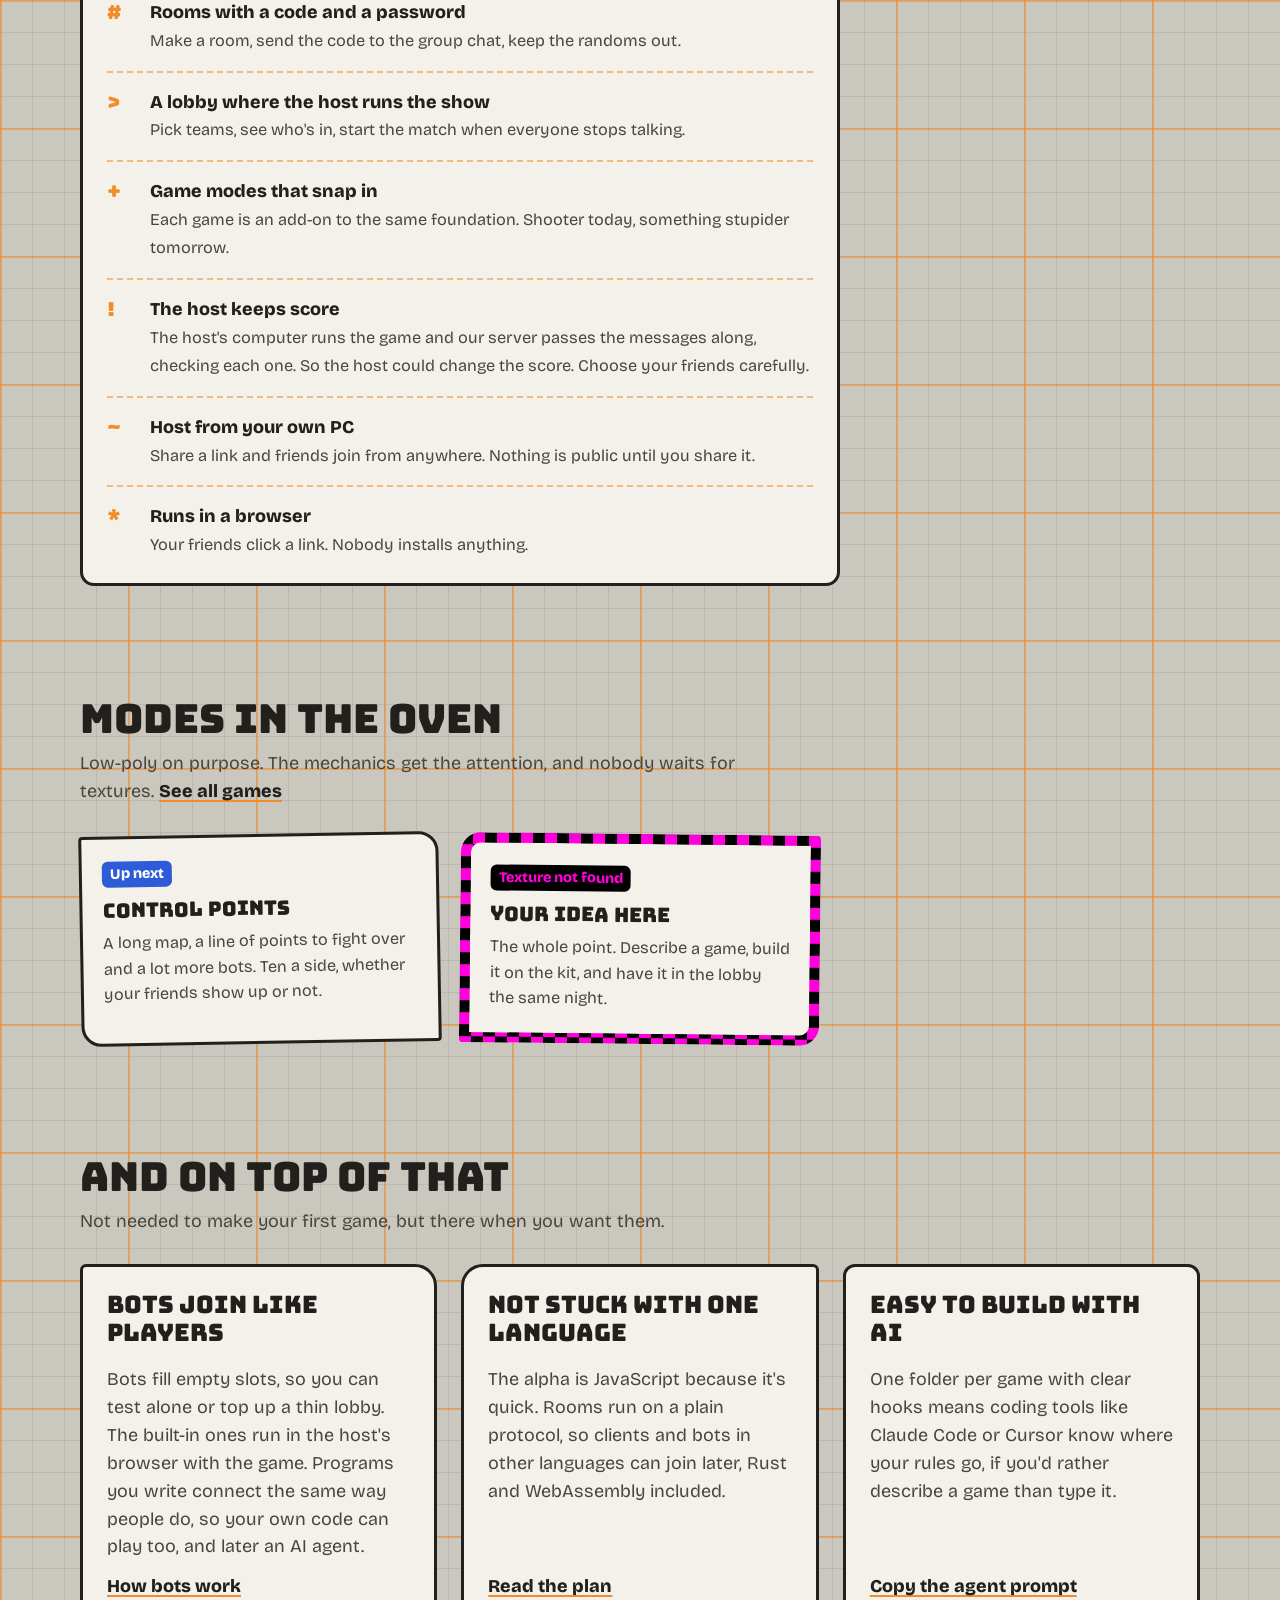
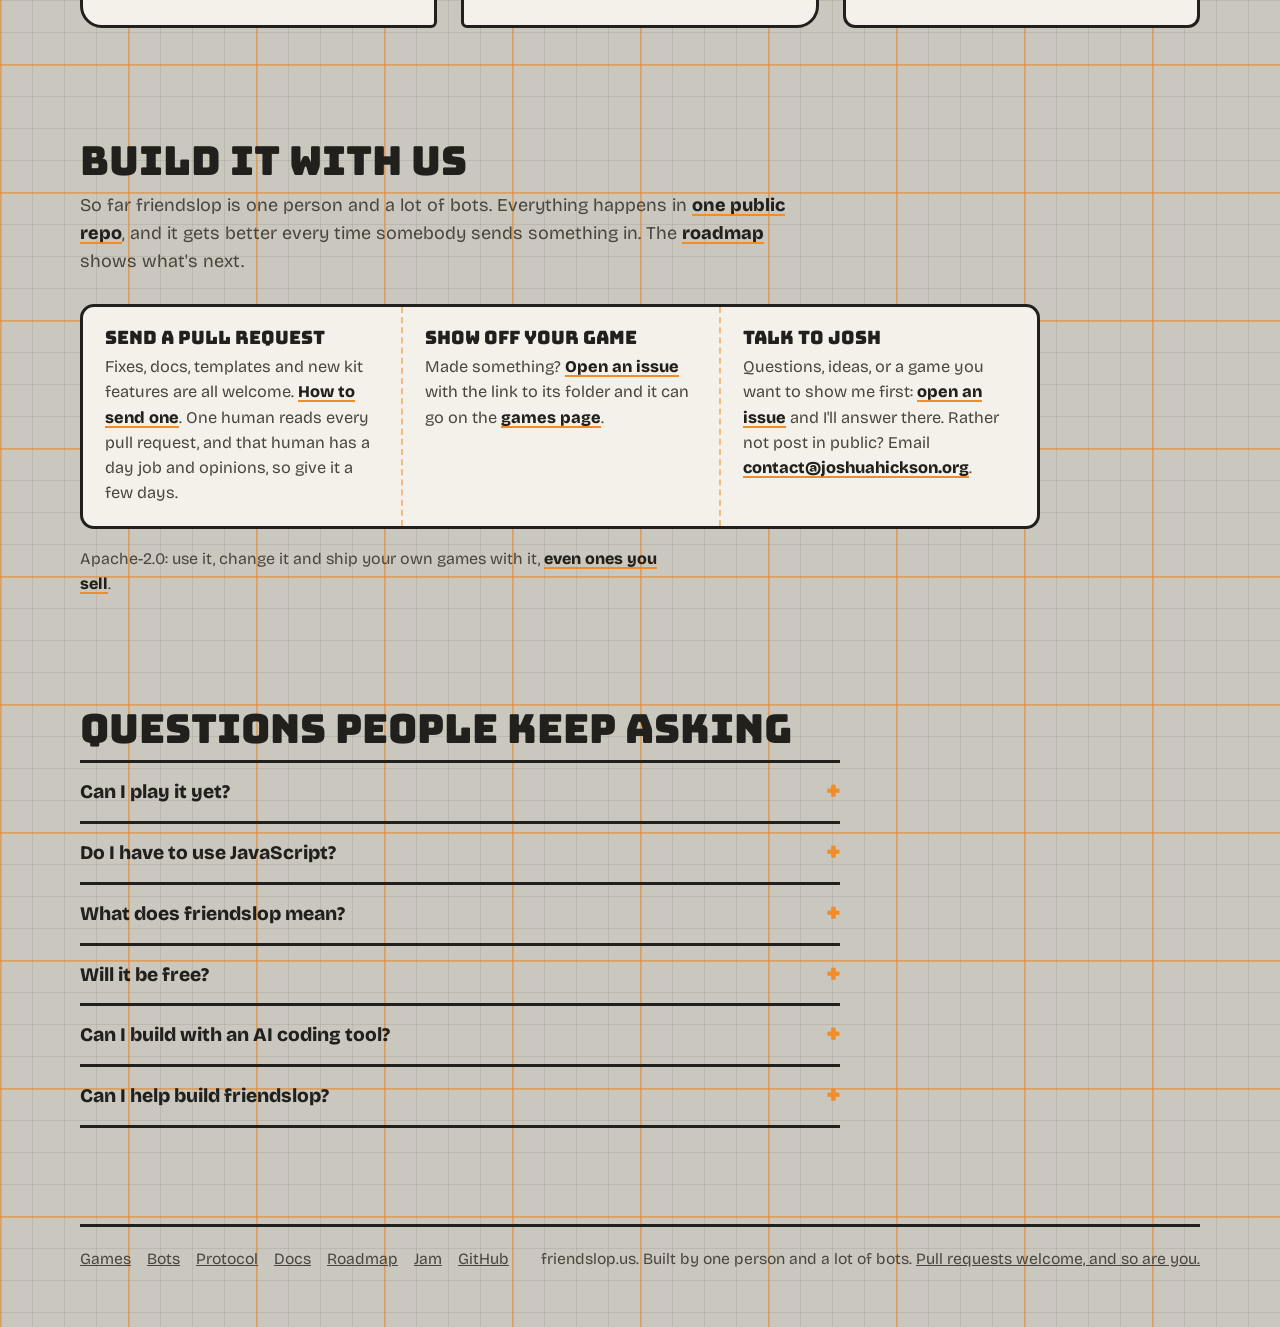
==== commit a014f48d: "Site: contact@joshuahickson.org for messages people won't post in public Co-Authored-By: Claude Opus" ====
--- a/index.html
+++ b/index.html
@@ -208,7 +208,7 @@
       </div>
       <div>
         <h3>Talk to Josh</h3>
-        <p>Questions, ideas, or a game you want to show me first: <a href="https://github.com/joshhickson/friendslop/issues/new">open an issue</a> and I'll answer there.</p>
+        <p>Questions, ideas, or a game you want to show me first: <a href="https://github.com/joshhickson/friendslop/issues/new">open an issue</a> and I'll answer there. Rather not post in public? Email <a href="mailto:contact@joshuahickson.org">contact@joshuahickson.org</a>.</p>
       </div>
     </div>
     <p class="build-note">Apache-2.0: use it, change it and ship your own games with it, <a href="https://github.com/joshhickson/friendslop/blob/main/LICENSE">even ones you sell</a>.</p>
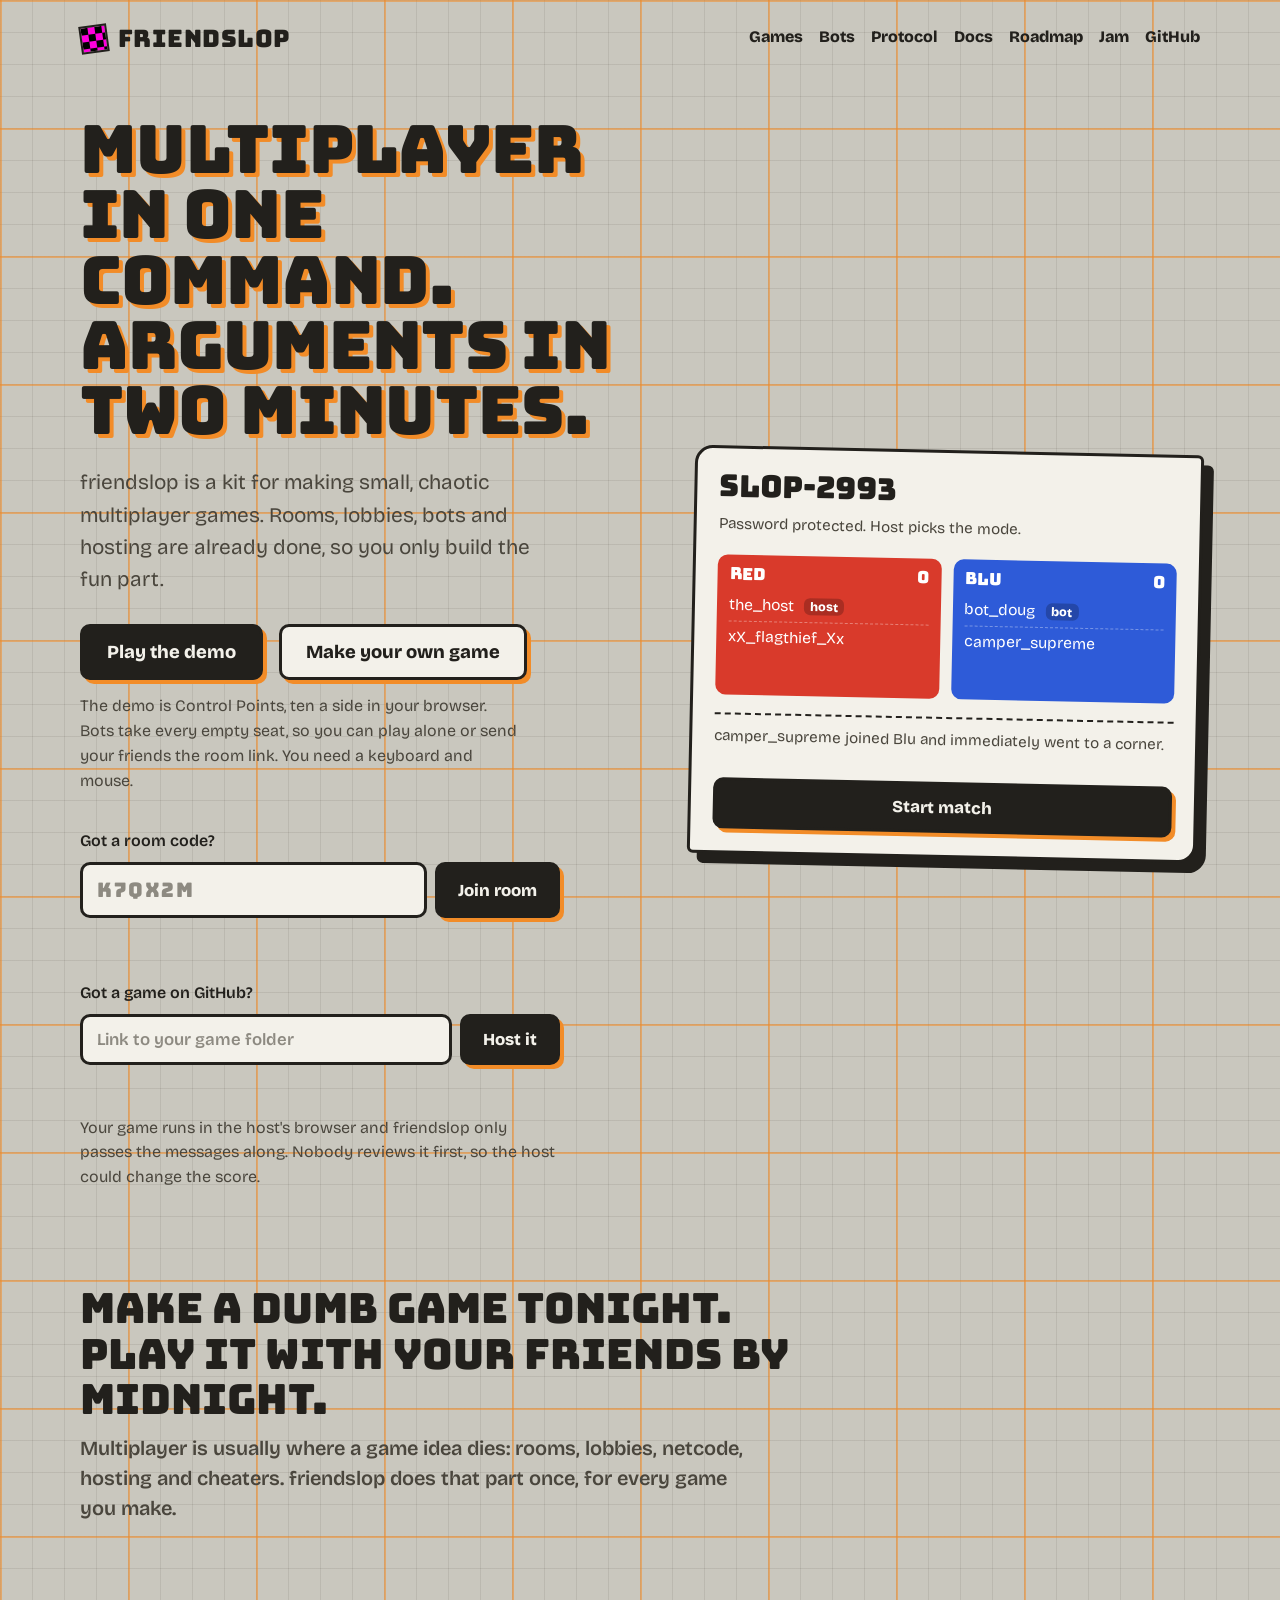
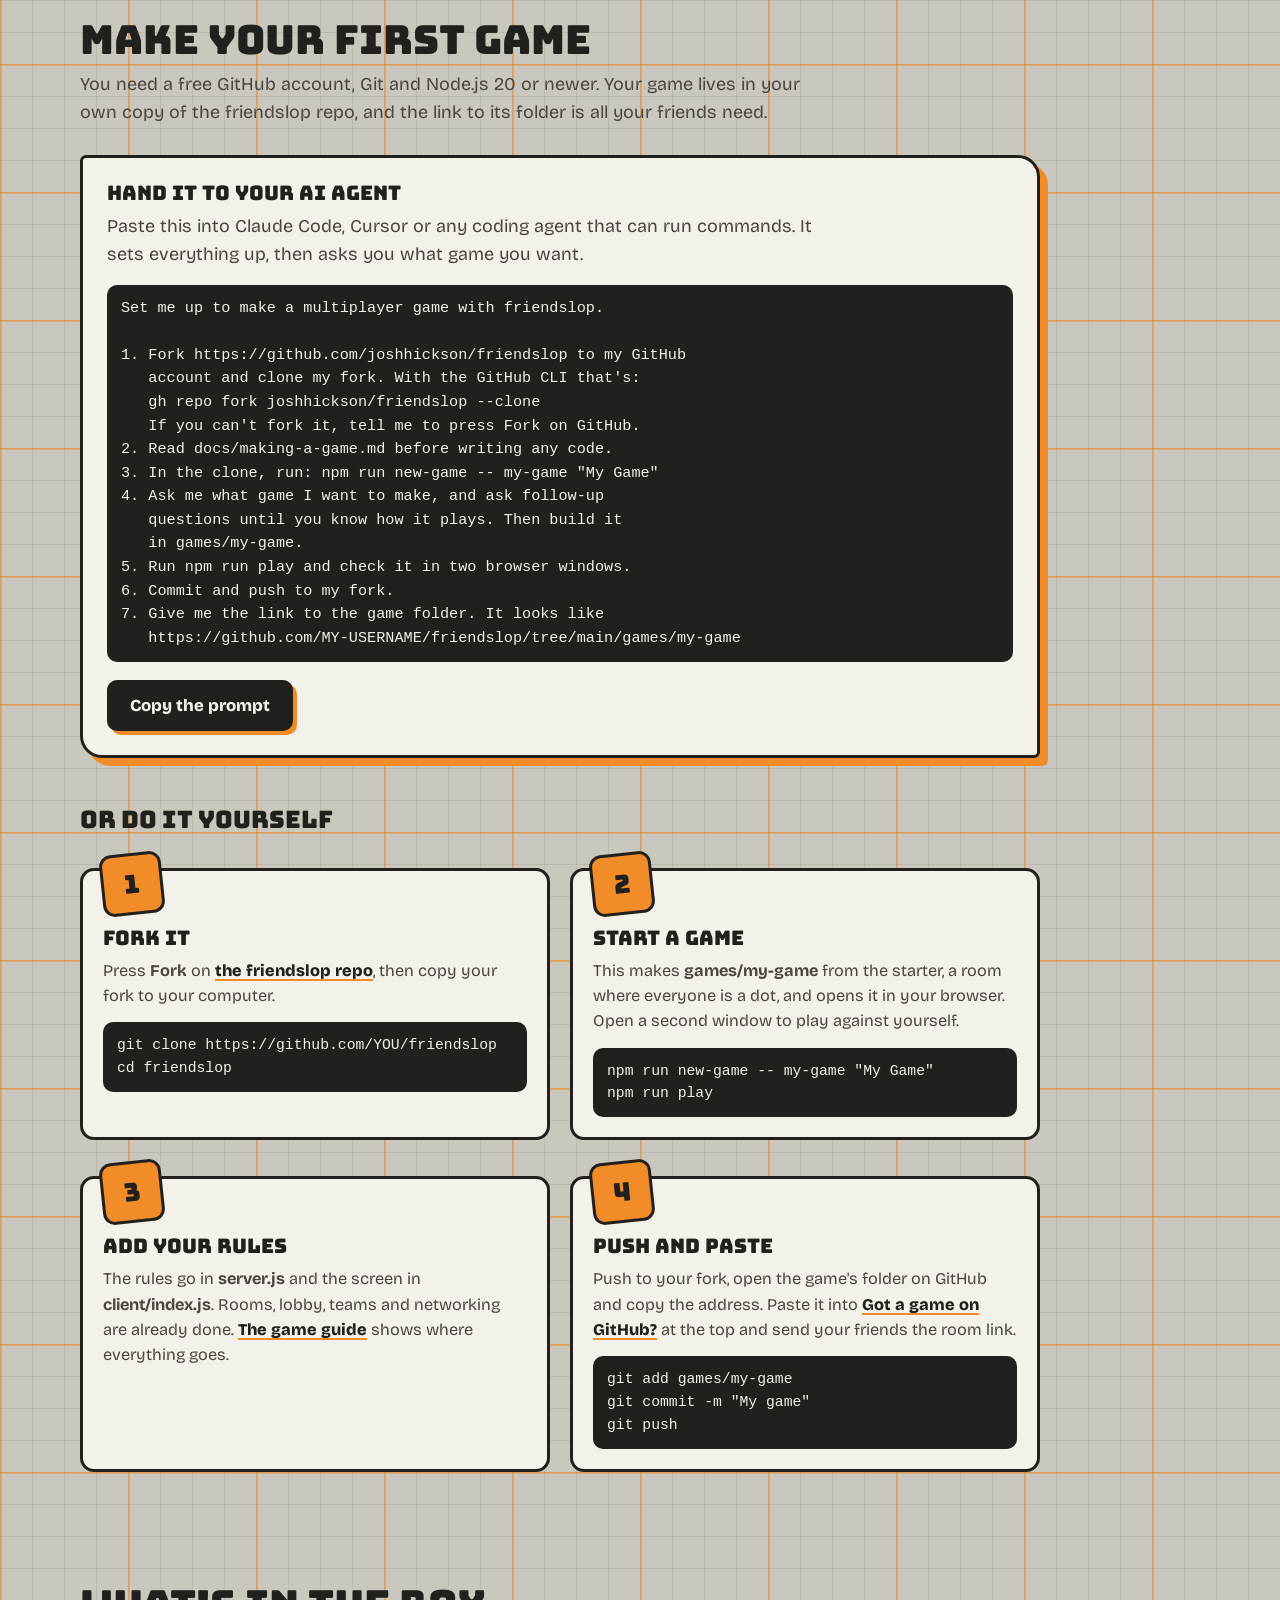
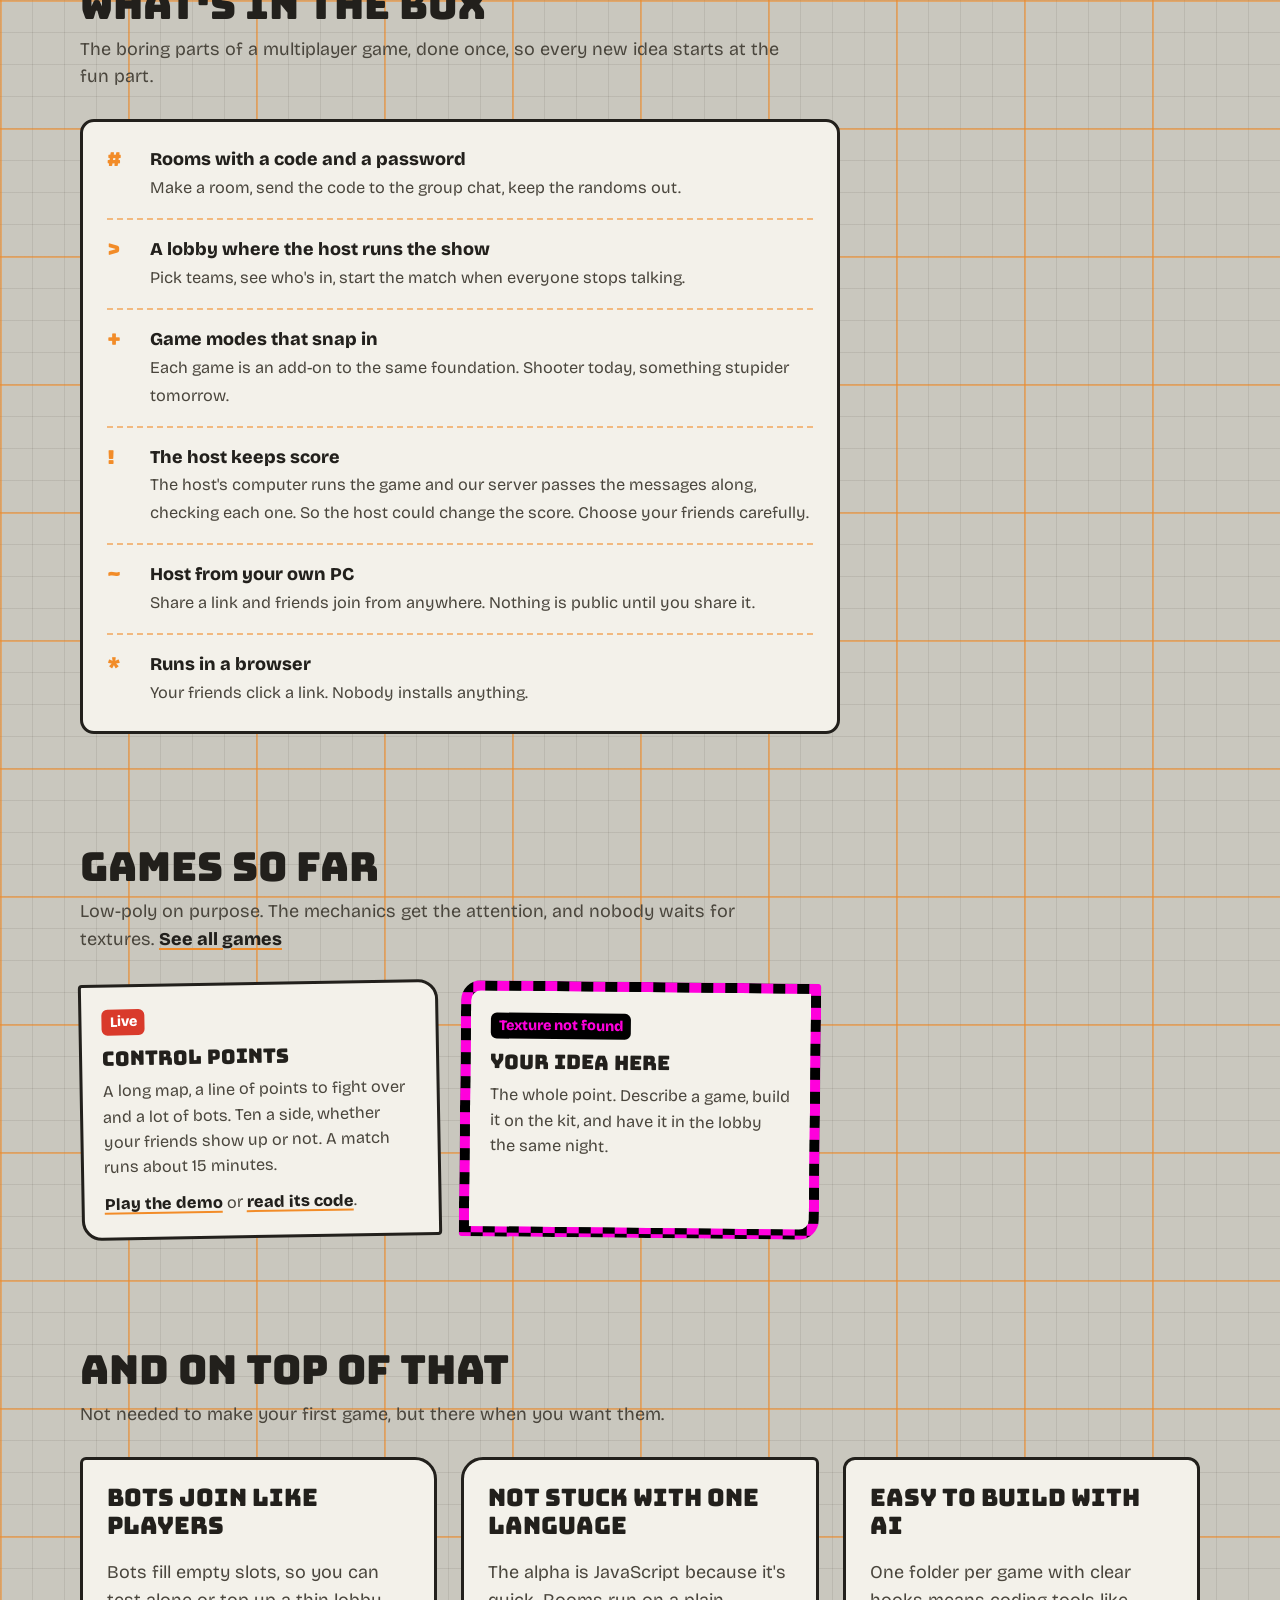
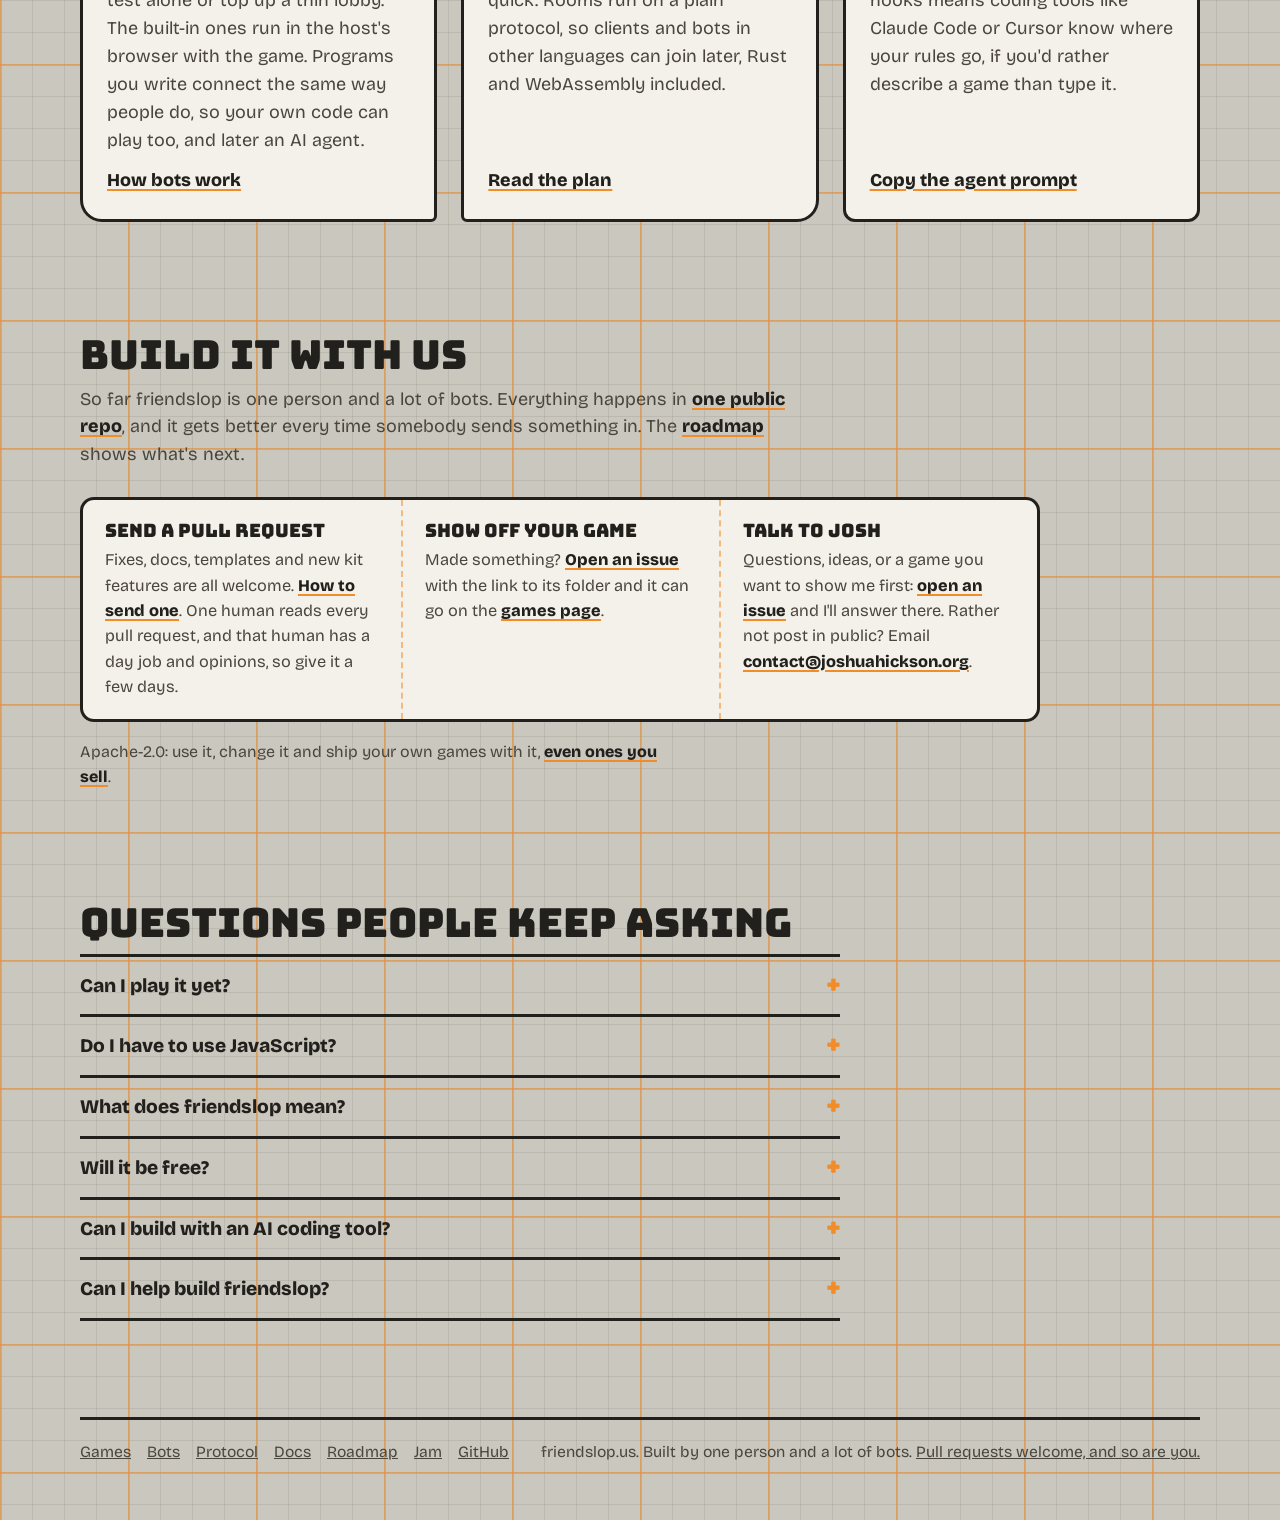
==== commit ab06d703: "Site: the demo is live, a real Docs page, and pages brought up to date - Homepage: Play the demo and" ====
--- a/index.html
+++ b/index.html
@@ -36,6 +36,11 @@
     <div>
       <h1 id="hero-title">Multiplayer in one command. Arguments in two minutes.</h1>
       <p class="lede">friendslop is a kit for making small, chaotic multiplayer games. Rooms, lobbies, bots and hosting are already done, so you only build the fun part.</p>
+      <div class="hero-go">
+        <a class="btn" href="https://play.friendslop.us/?host=https://github.com/joshhickson/friendslop/tree/main/games/cp">Play the demo</a>
+        <a class="btn ghost" href="#make">Make your own game</a>
+        <p class="hero-go-note">The demo is Control Points, ten a side in your browser. Bots take every empty seat, so you can play alone or send your friends the room link. You need a keyboard and mouse.</p>
+      </div>
       <form class="join" id="join" autocomplete="off">
         <label for="code">Got a room code?</label>
         <input id="code" name="code" maxlength="8" placeholder="K7QX2M" autocapitalize="characters" spellcheck="false" aria-describedby="join-reply">
@@ -49,7 +54,6 @@
         <p class="join-reply" id="host-link-reply" role="status" aria-live="polite"></p>
         <p class="join-note" id="host-link-note">Your game runs in the host's browser and friendslop only passes the messages along. Nobody reviews it first, so the host could change the score.</p>
       </form>
-      <p class="hero-gh">No game yet? <a href="#make">Here's how to make one</a>, by hand or with your AI coding agent.</p>
     </div>
 
     <div class="lobby" aria-label="Example lobby">
@@ -156,13 +160,14 @@
   </section>
 
   <section class="wrap" aria-labelledby="modes-title">
-    <h2 id="modes-title">Modes in the oven</h2>
+    <h2 id="modes-title">Games so far</h2>
     <p class="section-lede">Low-poly on purpose. The mechanics get the attention, and nobody waits for textures. <a href="/games/">See all games</a></p>
     <div class="cards">
       <article class="card">
-        <span class="status next">Up next</span>
+        <span class="status live">Live</span>
         <h3>Control points</h3>
-        <p>A long map, a line of points to fight over and a lot more bots. Ten a side, whether your friends show up or not.</p>
+        <p>A long map, a line of points to fight over and a lot of bots. Ten a side, whether your friends show up or not. A match runs about 15 minutes.</p>
+        <p><a href="https://play.friendslop.us/?host=https://github.com/joshhickson/friendslop/tree/main/games/cp">Play the demo</a> or <a href="https://github.com/joshhickson/friendslop/tree/main/games/cp">read its code</a>.</p>
       </article>
       <article class="card missing">
         <span class="status you">Texture not found</span>
@@ -219,7 +224,7 @@
     <div class="faq">
       <details>
         <summary>Can I play it yet?</summary>
-        <p>Yes, if you have a game. The kit and the rooms are live and the games are yours to make. <a href="#make">Make one on the starter</a>, push it to your fork and paste its folder link into the box at the top. Your friends get a room link and nobody installs anything.</p>
+        <p>Yes. <a href="https://play.friendslop.us/?host=https://github.com/joshhickson/friendslop/tree/main/games/cp">The Control Points demo</a> is live, and bots fill the empty seats. To play a game of your own, <a href="#make">make one on the starter</a>, push it to your fork and paste its folder link into the box at the top. Your friends get a room link and nobody installs anything.</p>
       </details>
       <details>
         <summary>Do I have to use JavaScript?</summary>
--- a/style.css
+++ b/style.css
@@ -40,7 +40,7 @@
 .sr-only { position: absolute; width: 1px; height: 1px; overflow: hidden; clip: rect(0 0 0 0); white-space: nowrap; }
 
 /* links inside running text */
-.prose-link, .section-lede a, .callout a, .card p a, .build a, .faq a, .hero-gh a, .roadmap a, .page-body a {
+.prose-link, .section-lede a, .callout a, .card p a, .build a, .faq a, .hero-go-note a, .roadmap a, .page-body a {
   color: var(--ink); font-weight: 800;
   text-underline-offset: 3px; text-decoration-color: var(--accent); text-decoration-thickness: 2px;
 }
@@ -124,7 +124,9 @@
   text-transform: none;
 }
 .join-note { flex-basis: 100%; margin: 0; font-size: 1rem; color: var(--ink-soft); }
-.hero-gh { margin: 8px 0 0; font-size: 1rem; color: var(--ink-soft); max-width: 36ch; }
+.hero-go { display: flex; flex-wrap: wrap; align-items: center; gap: 14px 16px; margin: 0 0 36px; }
+.hero-go .btn { font-size: 1.15rem; padding: 14px 24px; }
+.hero-go-note { flex-basis: 100%; margin: 0; font-size: 1rem; color: var(--ink-soft); max-width: 44ch; }
 
 /* lobby card */
 .lobby {
@@ -235,7 +237,9 @@
 .cards .card:nth-child(3n+2) { border-radius: 20px 4px 20px 4px; transform: rotate(.6deg); }
 .cards .card:nth-child(3n) { border-radius: 10px; transform: rotate(-.3deg); }
 .card p { margin: 0; font-size: 1.02rem; color: var(--ink-soft); }
+.card p + p { margin-top: 12px; }
 .status { display: inline-block; font-weight: 800; font-size: .9rem; border-radius: 6px; padding: 2px 8px; margin-bottom: 12px; }
+.status.live { background: var(--red); color: #fff; }
 .status.test { background: var(--accent); color: #22201c; }
 .status.next { background: var(--blu); color: #fff; }
 .status.later { background: var(--ink); color: var(--panel); }
@@ -370,3 +374,27 @@
   *, *::before, *::after { transition: none !important; }
   .team li.pending { opacity: 1; transform: none; }
 }
+
+/* docs page */
+.toc { display: flex; flex-wrap: wrap; gap: 10px; list-style: none; margin: 0; padding: 0; max-width: 960px; }
+.toc a {
+  display: inline-block; padding: 6px 12px; text-decoration: none; font-weight: 800;
+  background: var(--panel); border: 3px solid var(--panel-edge); border-radius: 8px;
+}
+.toc a:hover { box-shadow: 3px 3px 0 var(--accent); }
+main section.doc { padding-block: 36px; }
+.doc .steps { margin-top: 18px; }
+.page-body ul, .page-body .doc-list { margin: 0 0 16px; padding-left: 1.3em; max-width: 62ch; }
+.page-body li { margin: 6px 0; }
+.page-body .cmd { max-width: 62ch; margin: 0 0 16px; }
+.page-body h3 { margin-top: 28px; }
+.page-body li a, .doc-more a { color: var(--ink); font-weight: 800; text-underline-offset: 3px; text-decoration-color: var(--accent); text-decoration-thickness: 2px; }
+.doc-more { margin: 20px 0 0; max-width: 62ch; }
+.doc-go { margin: 4px 0 20px; }
+.page-body p code, .page-body li code, .panel code, .section-lede code {
+  font: 600 .9em ui-monospace, "Cascadia Mono", Consolas, monospace;
+  background: rgba(34, 32, 28, .08); border-radius: 5px; padding: 1px 5px; overflow-wrap: anywhere;
+}
+.panel h3 { margin-bottom: 10px; }
+.panel ul { margin-bottom: 10px; }
+.page-body a.btn { color: var(--panel); text-decoration: none; }
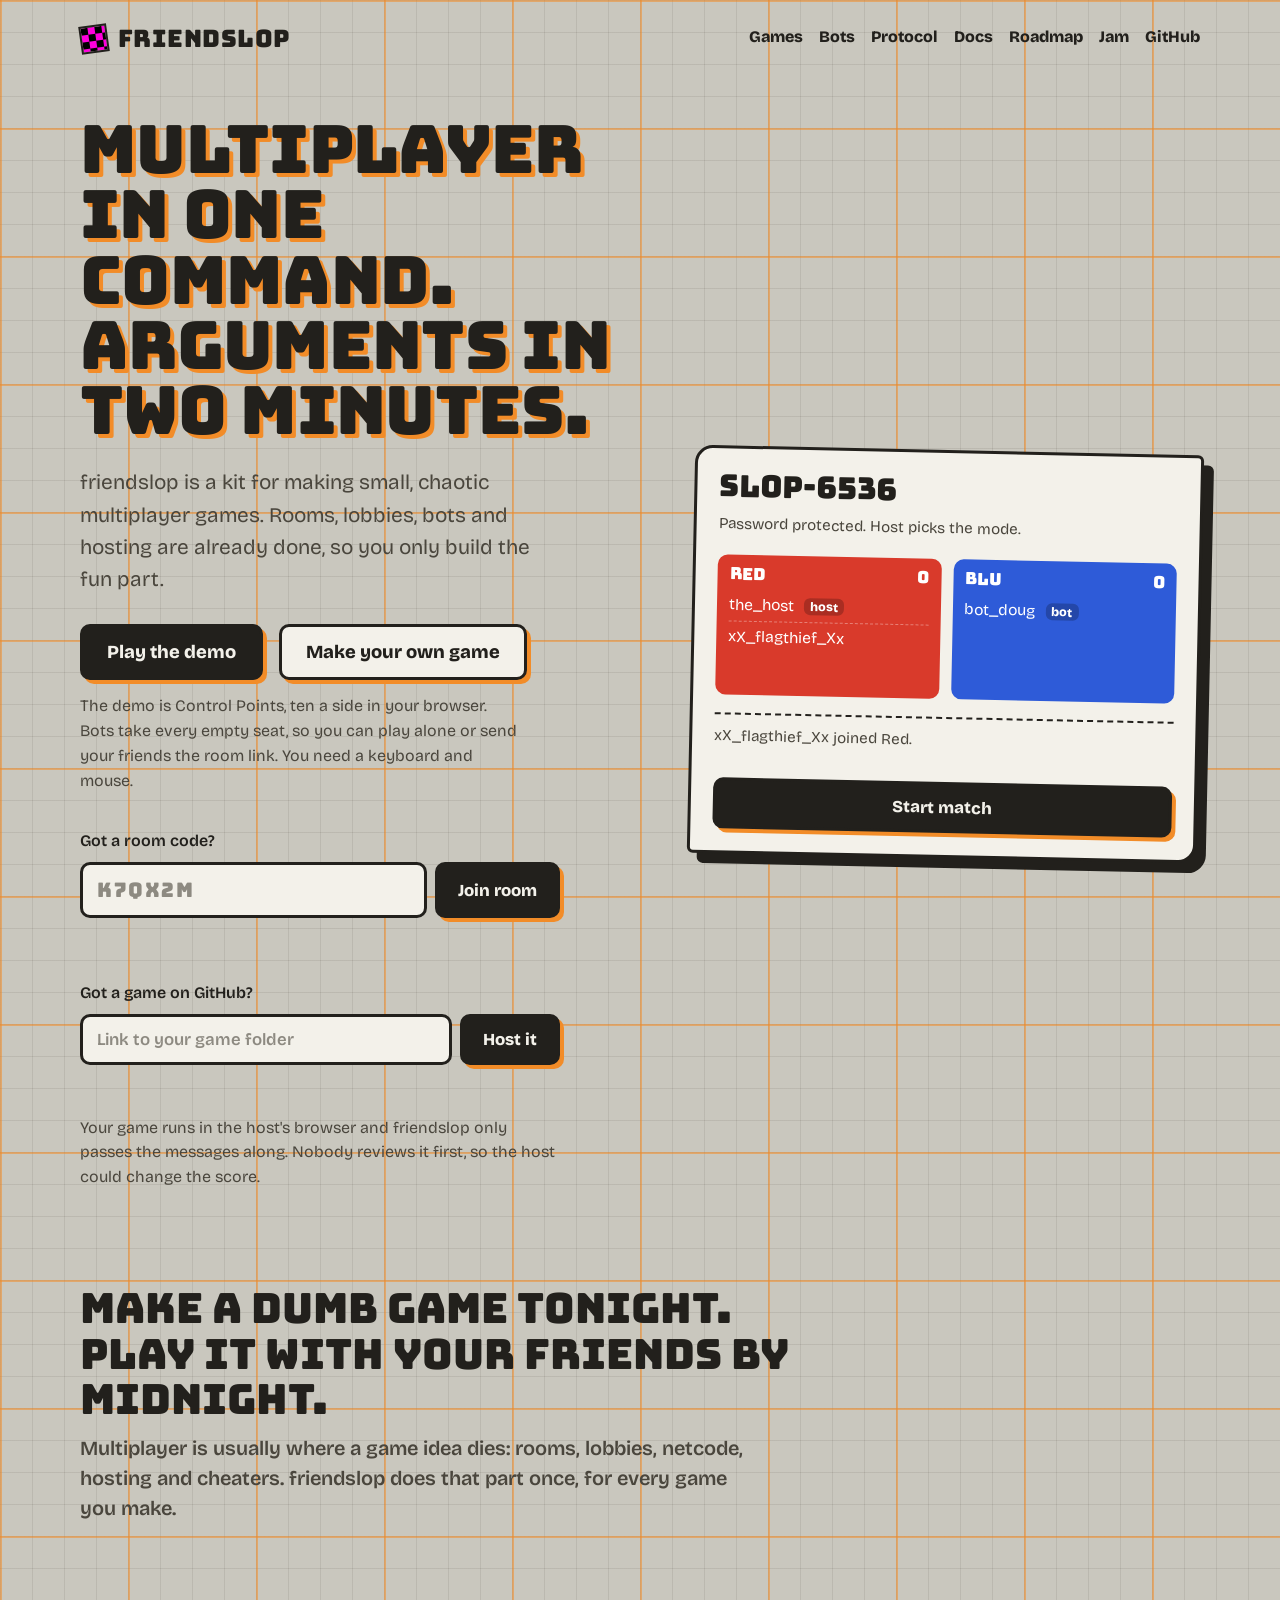
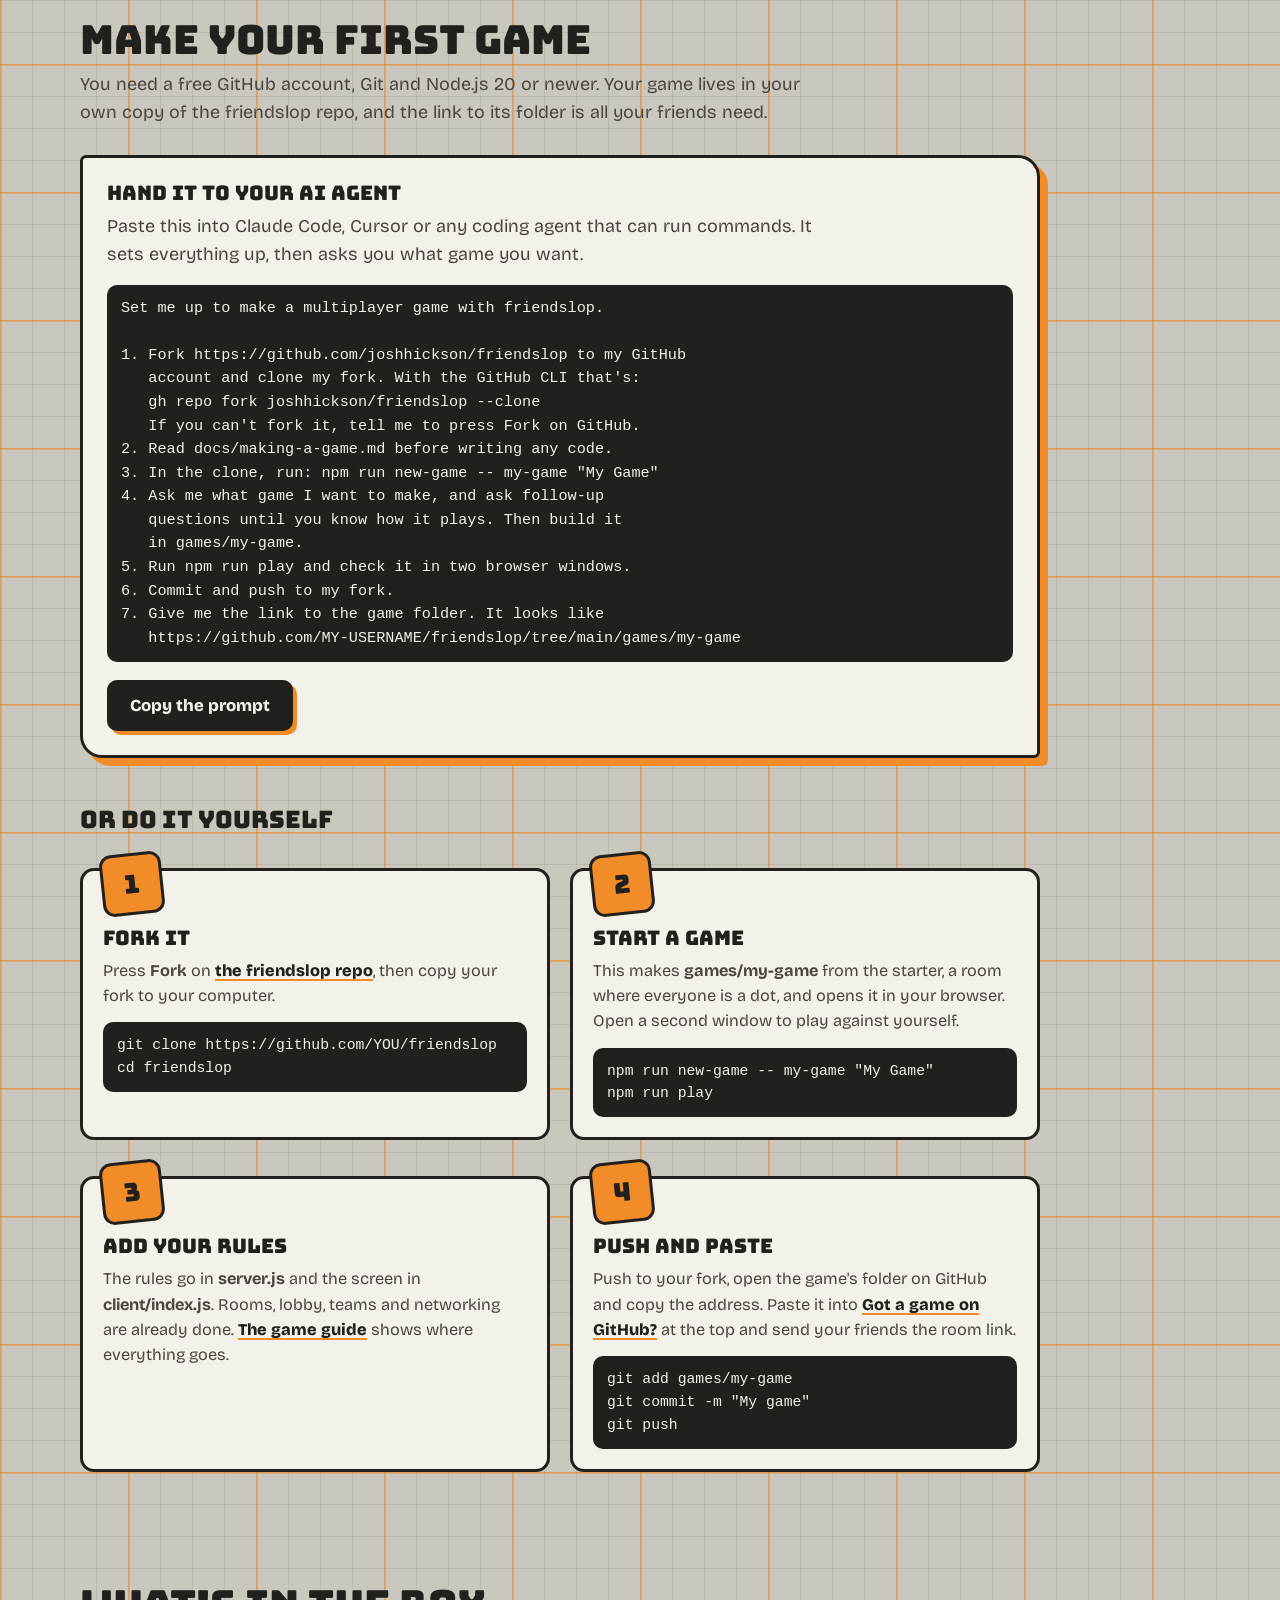
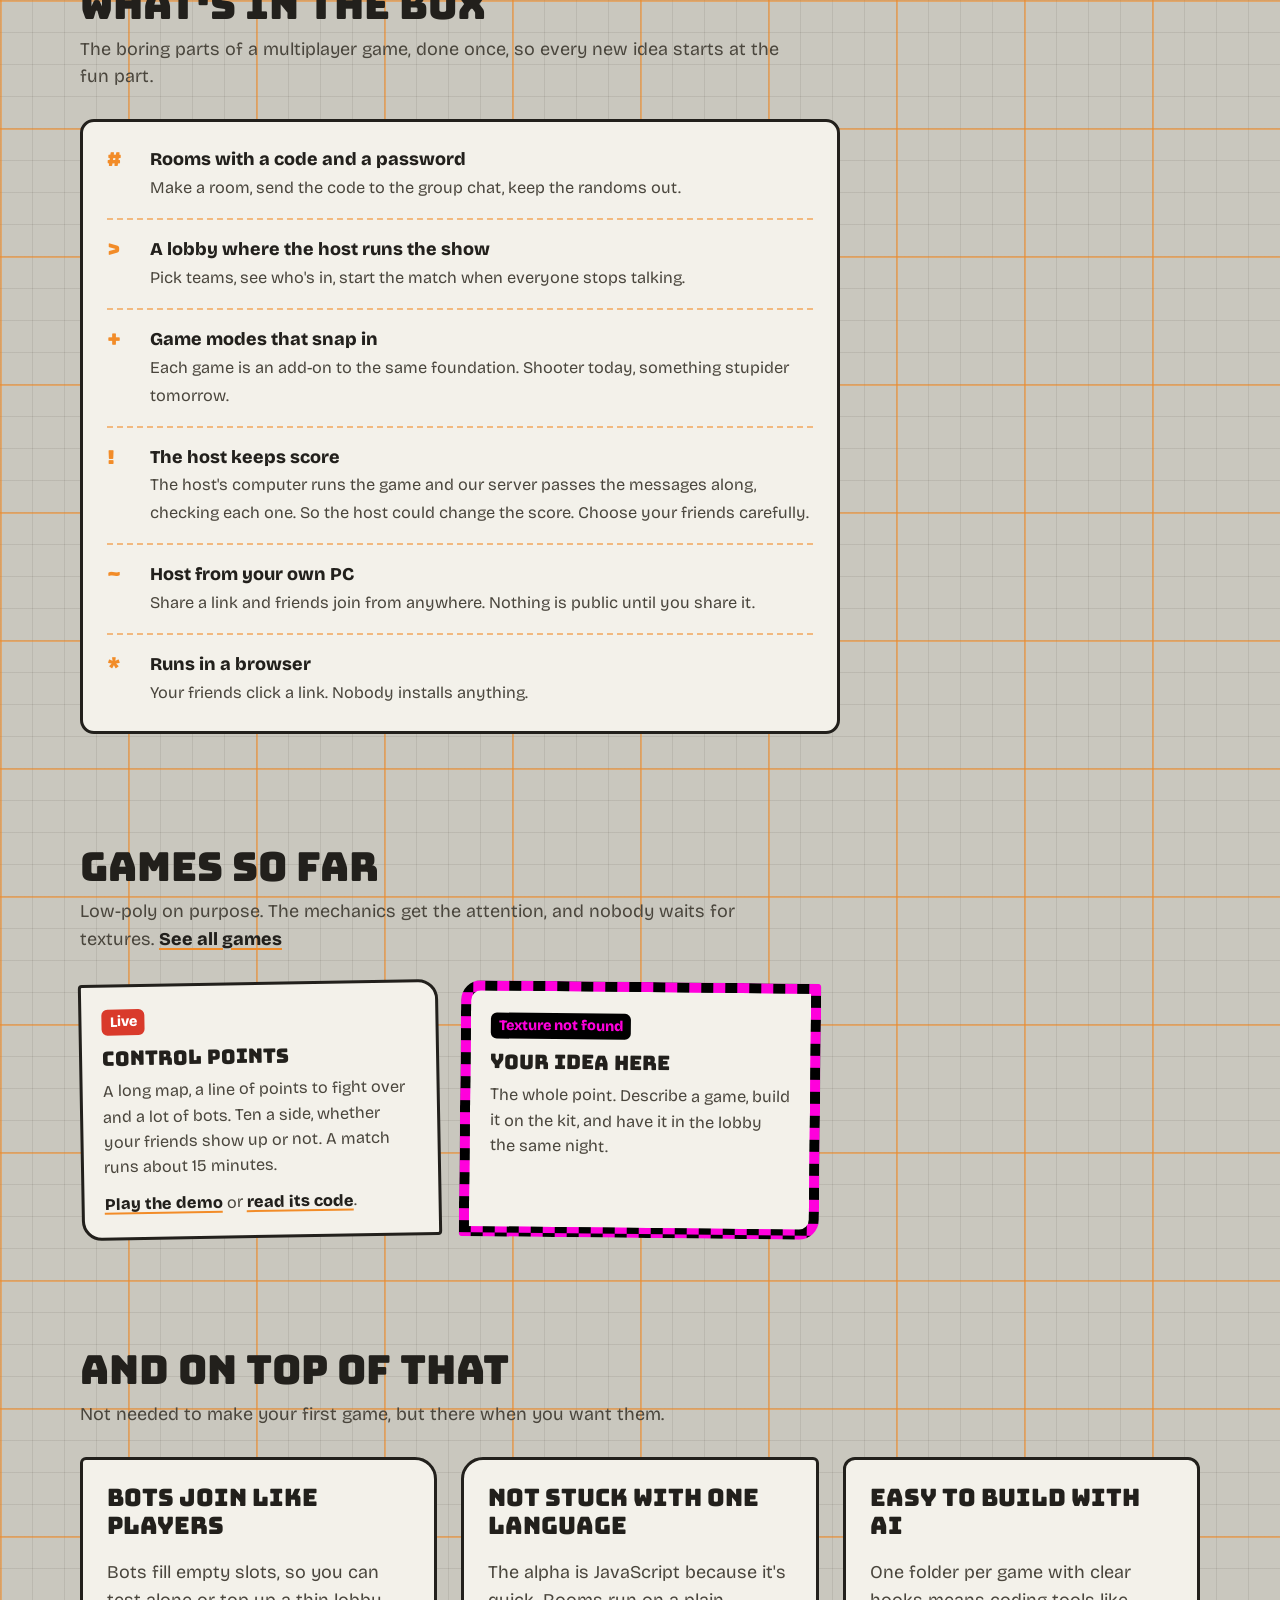
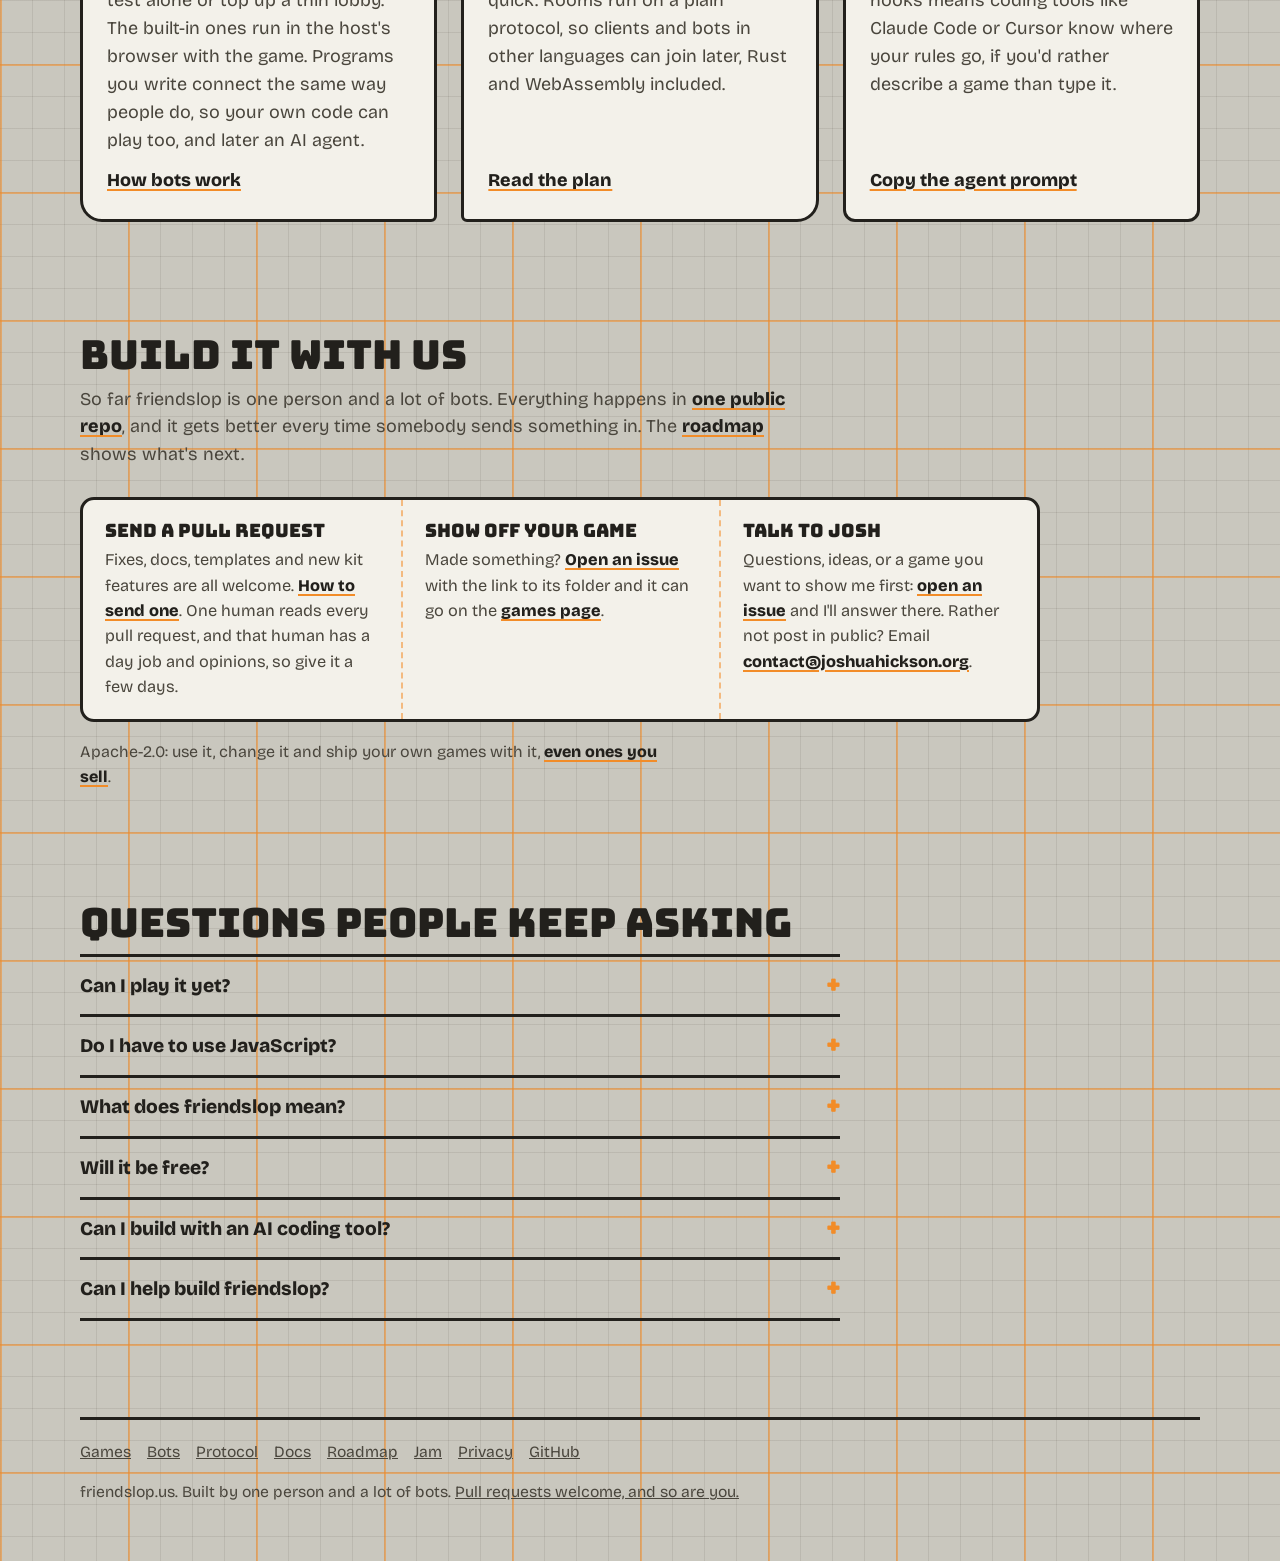
==== commit e99deb56: "Site: a privacy page, linked from every footer Co-Authored-By: Claude Opus 5.5 <noreply@anthropic.co" ====
--- a/index.html
+++ b/index.html
@@ -259,6 +259,7 @@
       <a href="/docs/">Docs</a>
       <a href="/roadmap/">Roadmap</a>
       <a href="/jam/">Jam</a>
+      <a href="/privacy/">Privacy</a>
       <a href="https://github.com/joshhickson/friendslop">GitHub</a>
     </nav>
     <span>friendslop.us. Built by one person and a lot of bots. <a href="/#together">Pull requests welcome, and so are you.</a></span>
--- a/style.css
+++ b/style.css
@@ -398,3 +398,4 @@
 .panel h3 { margin-bottom: 10px; }
 .panel ul { margin-bottom: 10px; }
 .page-body a.btn { color: var(--panel); text-decoration: none; }
+.doc-date { margin: -8px 0 0; font-size: 1rem; color: var(--ink-soft); }
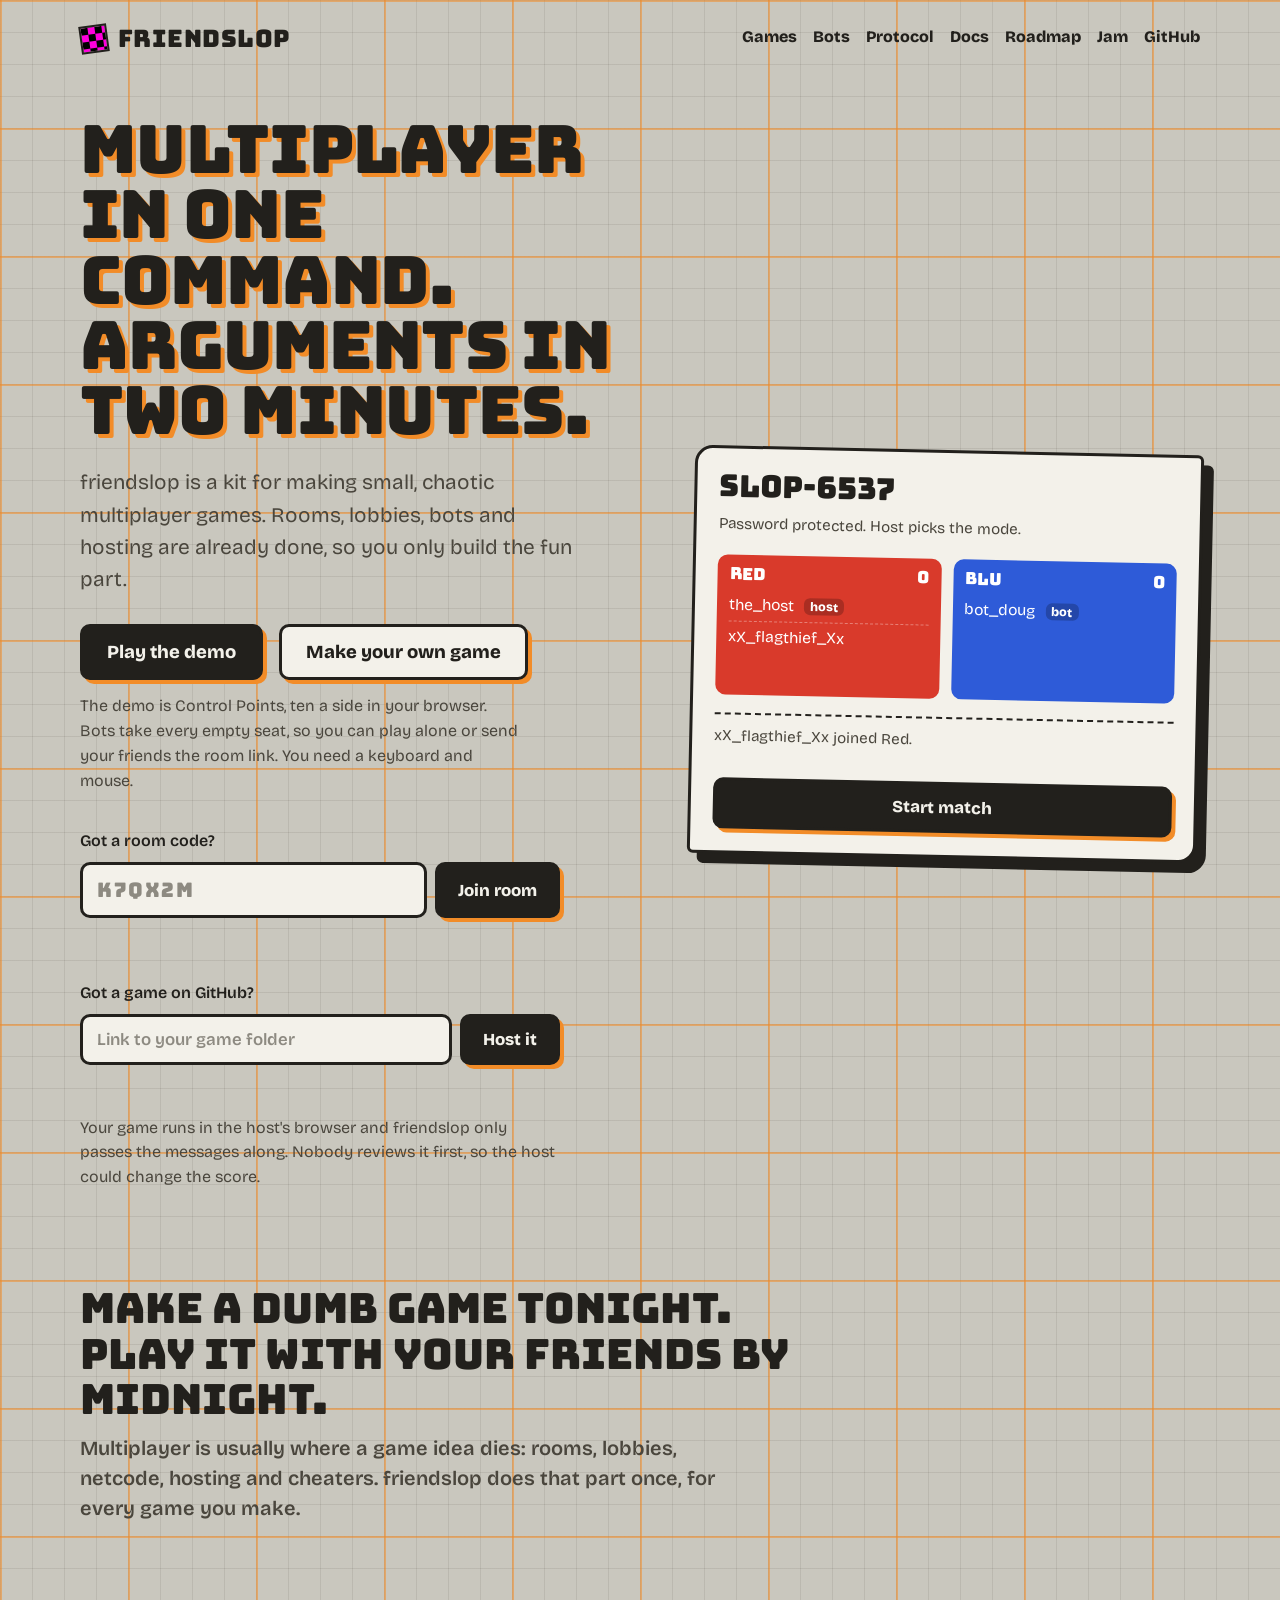
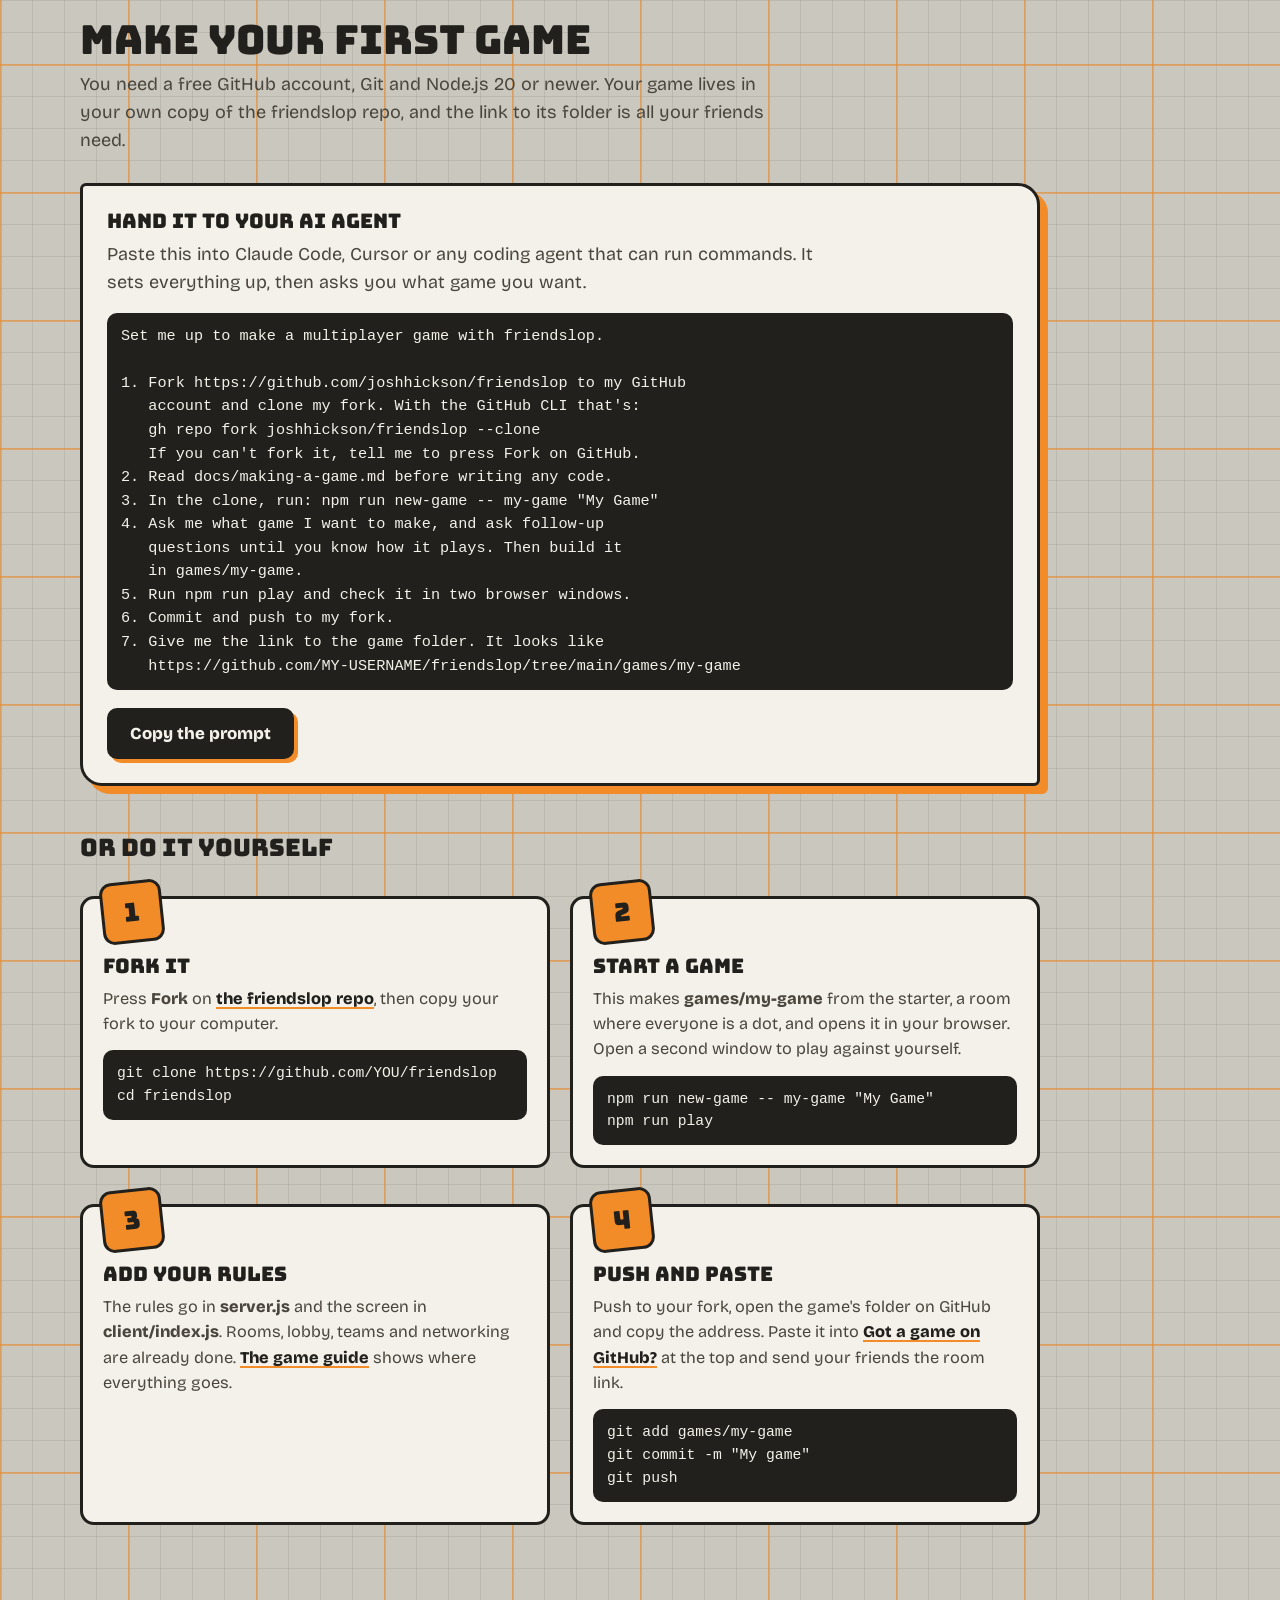
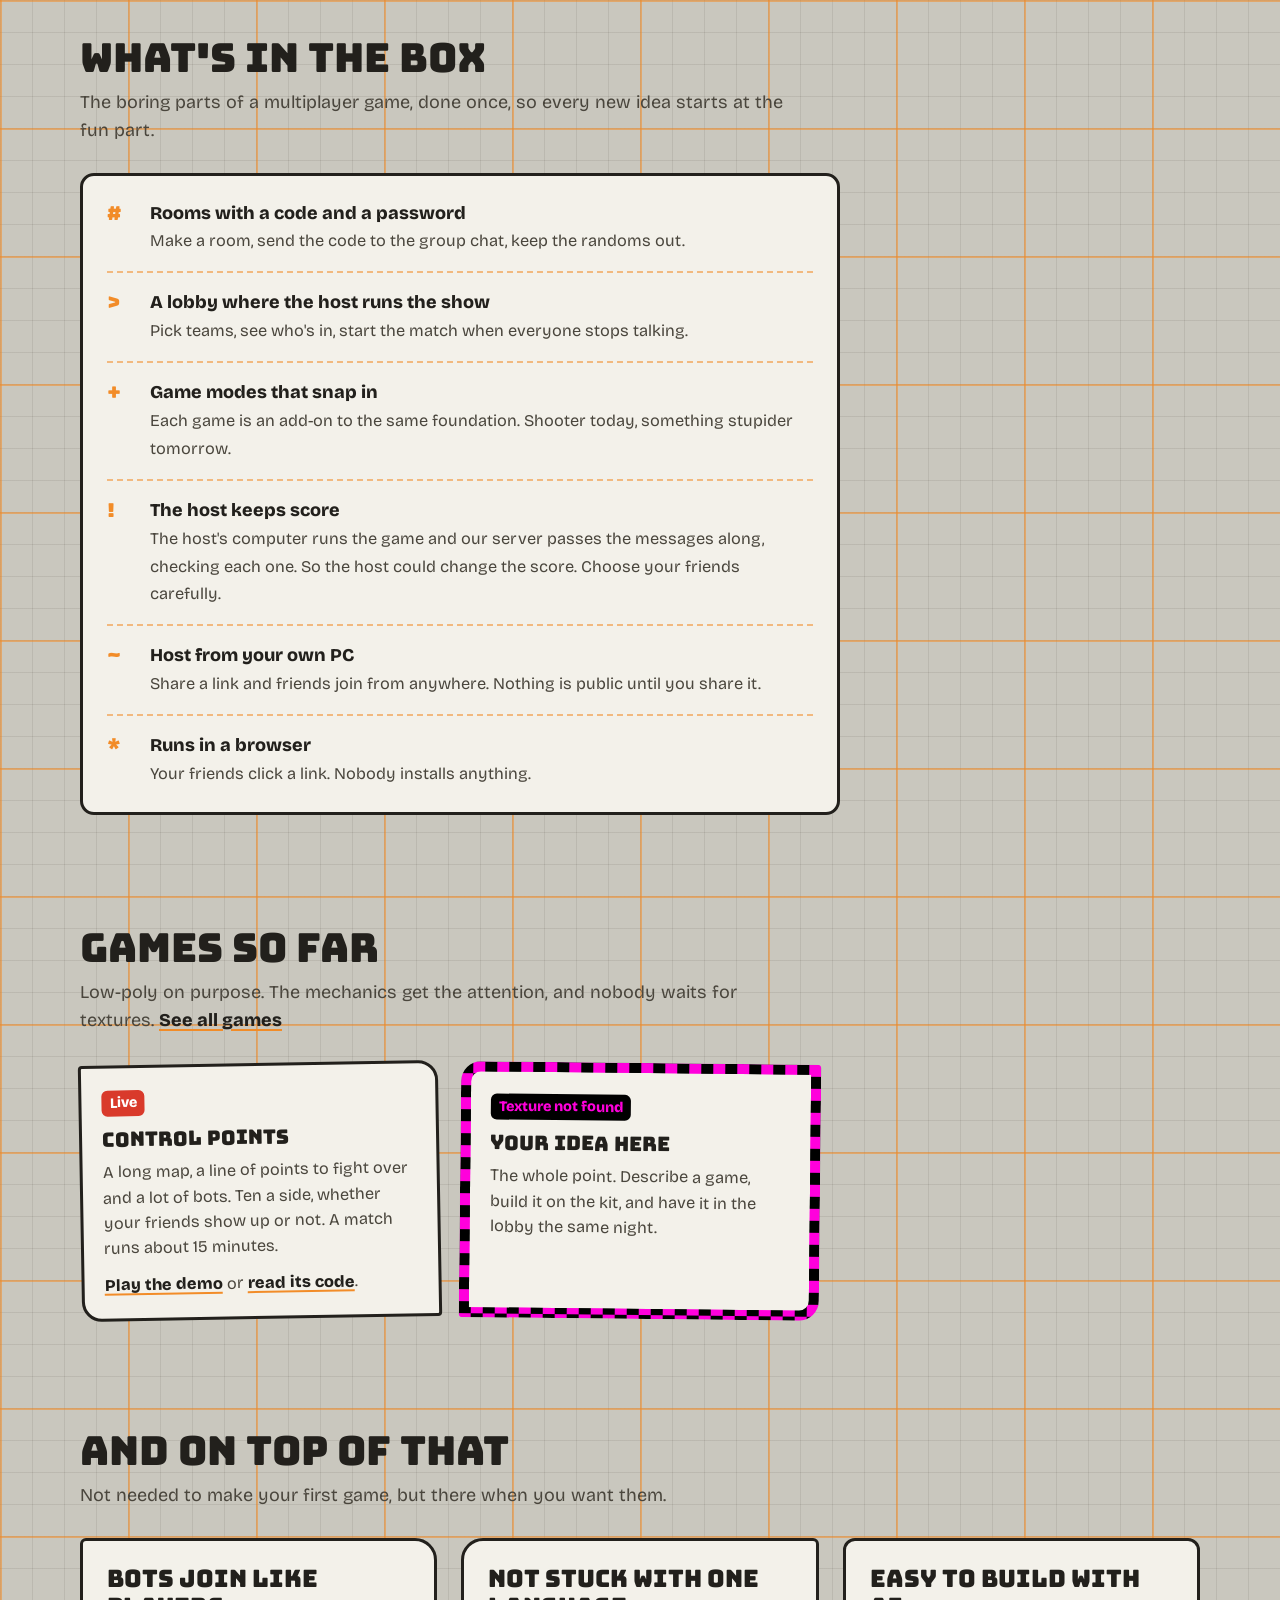
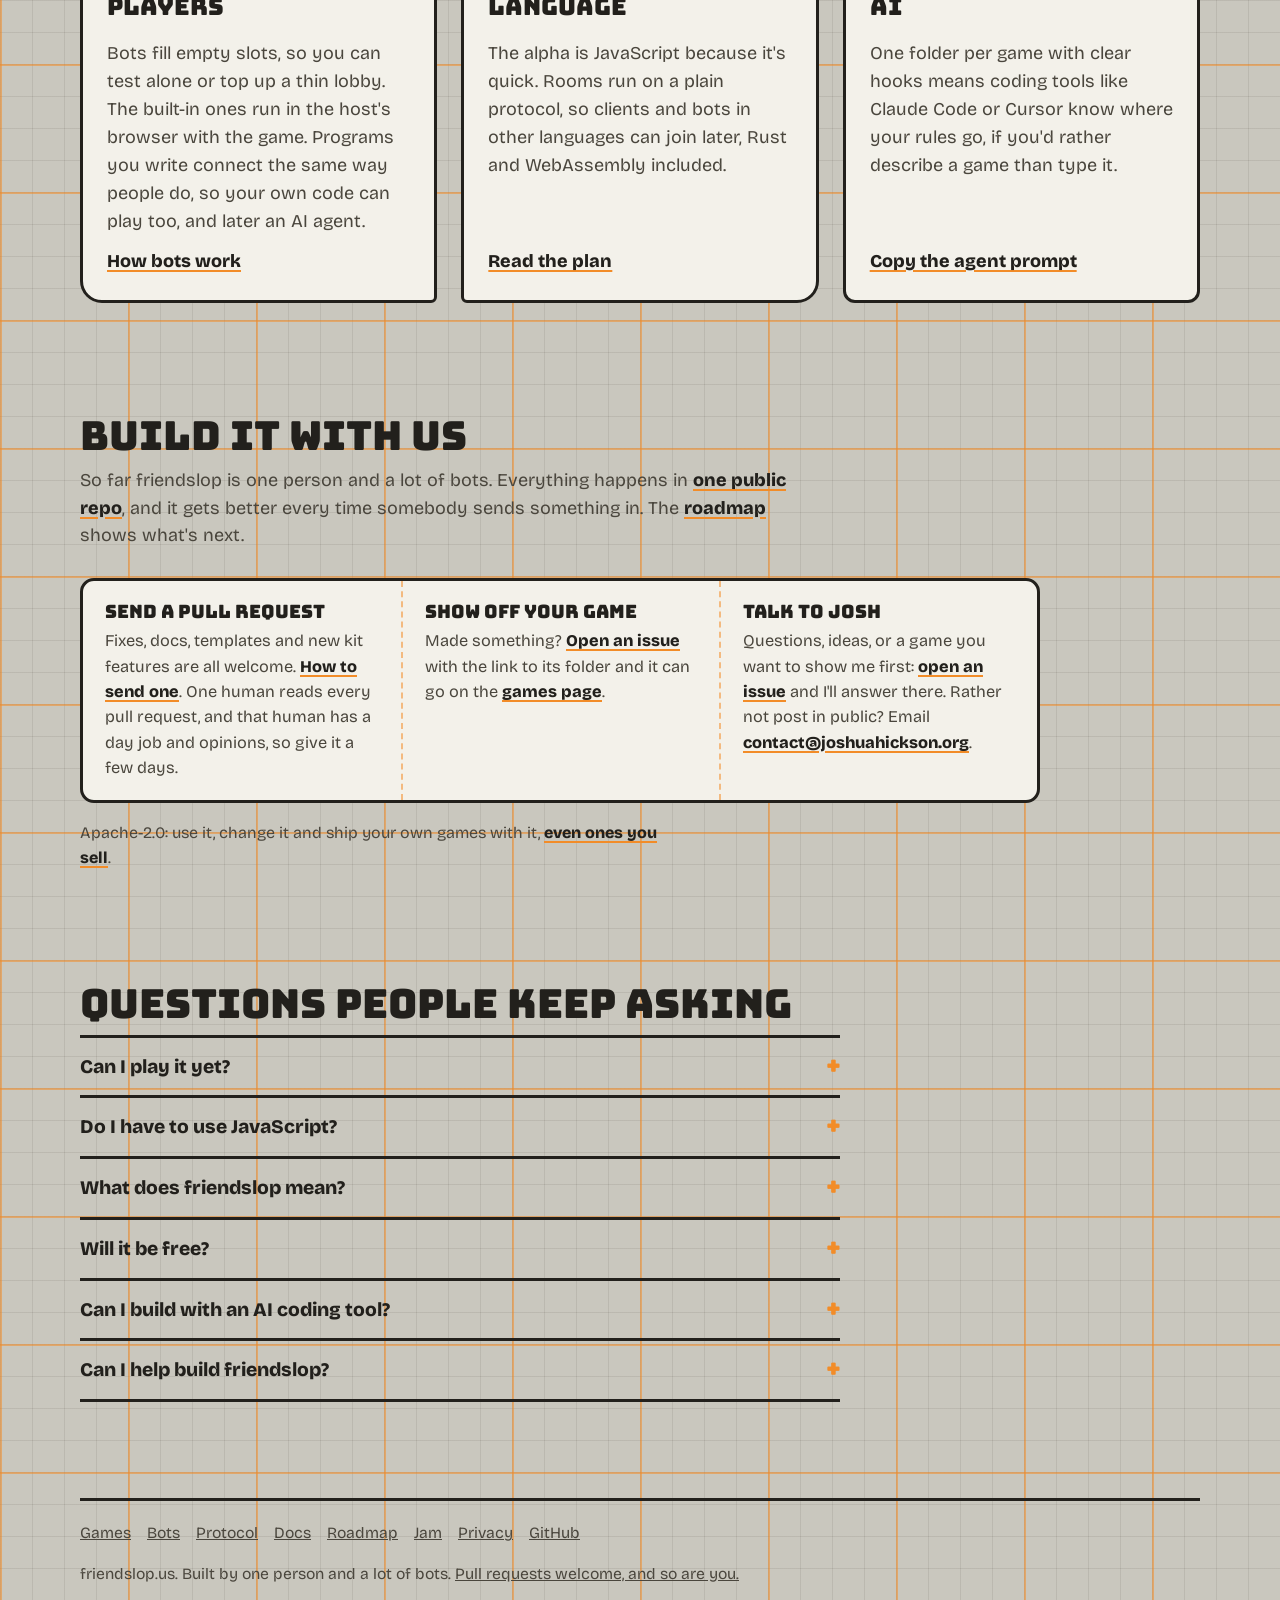
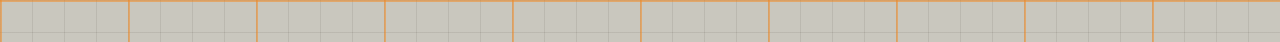
==== commit 40bc50d3: "Site: serve the fonts from this site, and say so on the privacy page The two typefaces now come from" ====
--- a/index.html
+++ b/index.html
@@ -10,9 +10,6 @@
 <meta property="og:url" content="https://friendslop.us/">
 <meta name="theme-color" content="#c9c7be">
 <link rel="icon" href="data:image/svg+xml,%3Csvg xmlns='http://www.w3.org/2000/svg' viewBox='0 0 32 32'%3E%3Crect width='16' height='16' fill='%23ff00dc'/%3E%3Crect x='16' y='16' width='16' height='16' fill='%23ff00dc'/%3E%3Crect x='16' width='16' height='16' fill='%23000'/%3E%3Crect y='16' width='16' height='16' fill='%23000'/%3E%3C/svg%3E">
-<link rel="preconnect" href="https://fonts.googleapis.com">
-<link rel="preconnect" href="https://fonts.gstatic.com" crossorigin>
-<link href="https://fonts.googleapis.com/css2?family=Bungee&family=Bricolage+Grotesque:opsz,wght@12..96,400;12..96,600;12..96,800&display=swap" rel="stylesheet">
 <link rel="stylesheet" href="/style.css">
 </head>
 <body>
--- a/style.css
+++ b/style.css
@@ -1,4 +1,35 @@
 /* friendslop.us: shared styles for every page */
+
+/* The two typefaces, served from this site (SIL Open Font License, see the OFL files in /fonts/).
+   The same files as the play app's client/fonts. */
+@font-face {
+  font-family: "Bungee";
+  font-style: normal;
+  font-weight: 400;
+  font-display: swap;
+  src: url("/fonts/bungee-latin-400-normal.woff2") format("woff2");
+}
+@font-face {
+  font-family: "Bricolage Grotesque";
+  font-style: normal;
+  font-weight: 400;
+  font-display: swap;
+  src: url("/fonts/bricolage-grotesque-latin-400-normal.woff2") format("woff2");
+}
+@font-face {
+  font-family: "Bricolage Grotesque";
+  font-style: normal;
+  font-weight: 600;
+  font-display: swap;
+  src: url("/fonts/bricolage-grotesque-latin-600-normal.woff2") format("woff2");
+}
+@font-face {
+  font-family: "Bricolage Grotesque";
+  font-style: normal;
+  font-weight: 800;
+  font-display: swap;
+  src: url("/fonts/bricolage-grotesque-latin-800-normal.woff2") format("woff2");
+}
 
 :root {
   --bg: #c9c7be;
